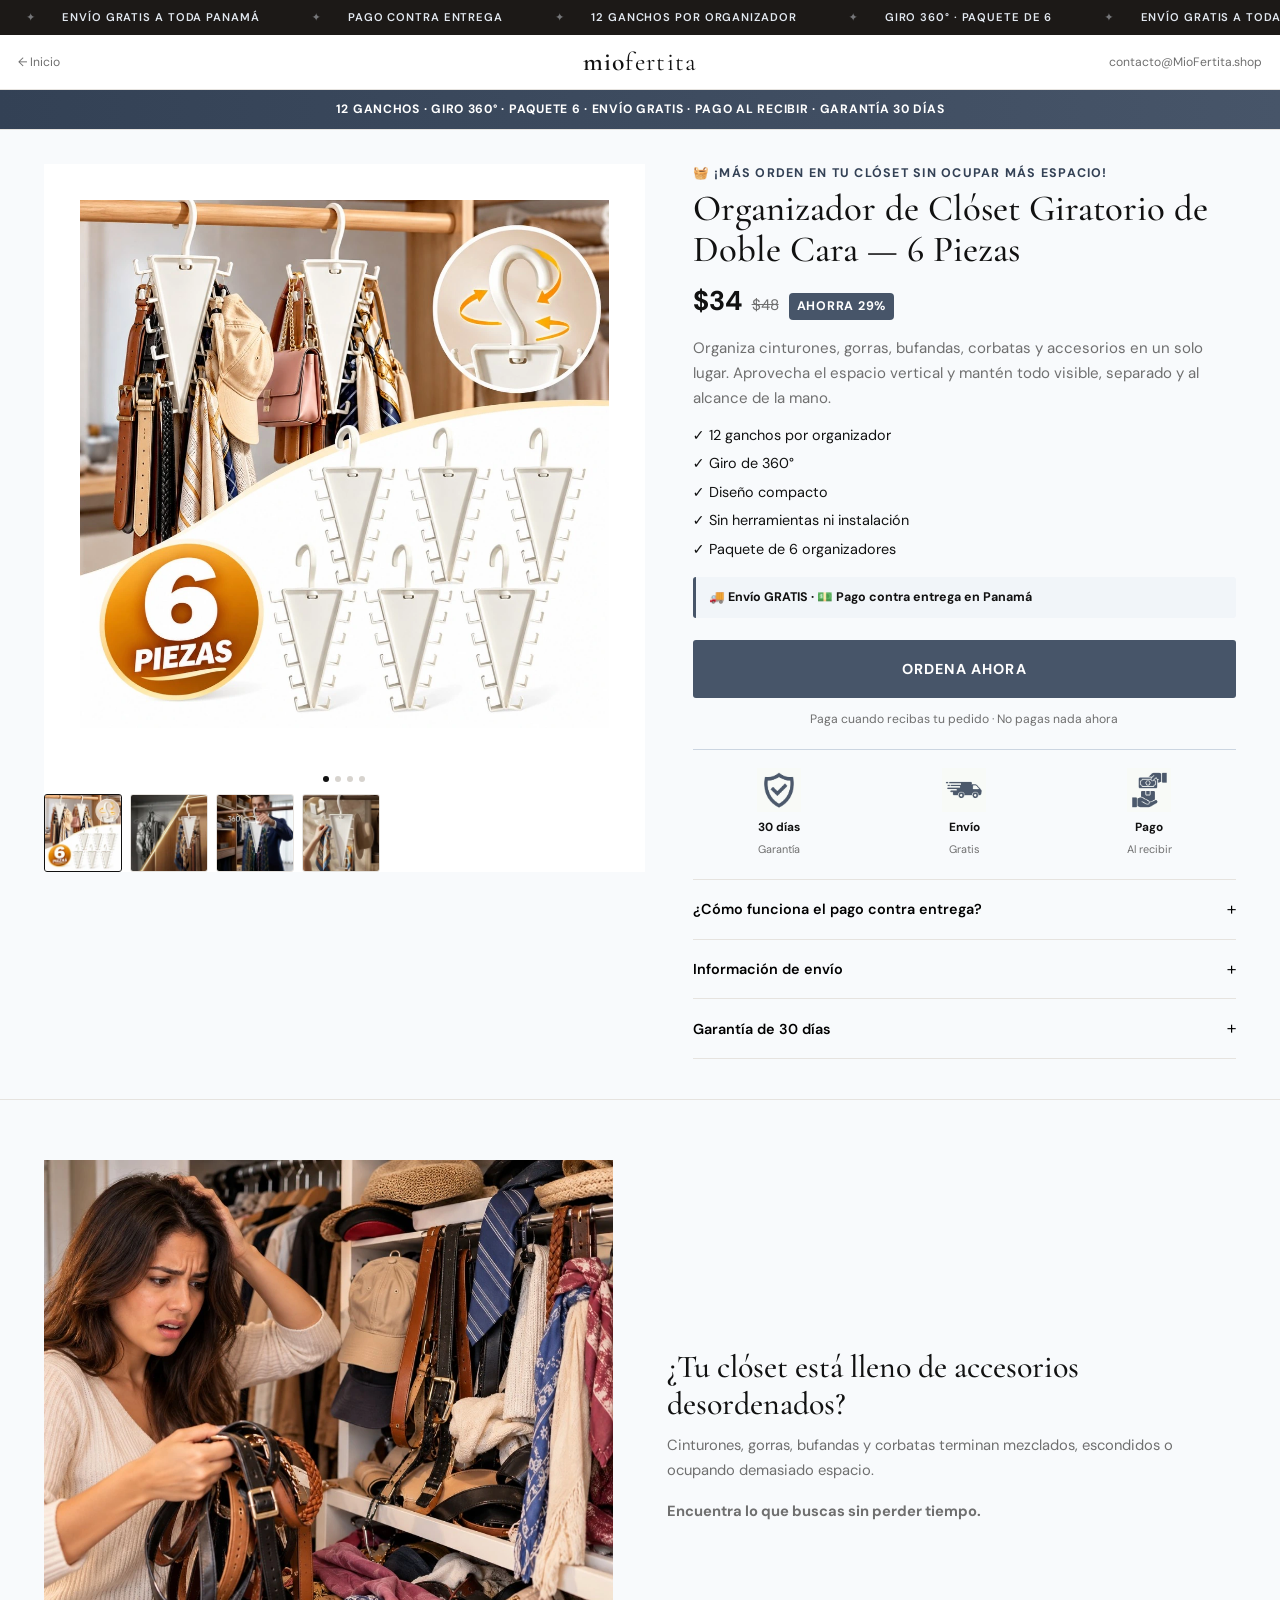
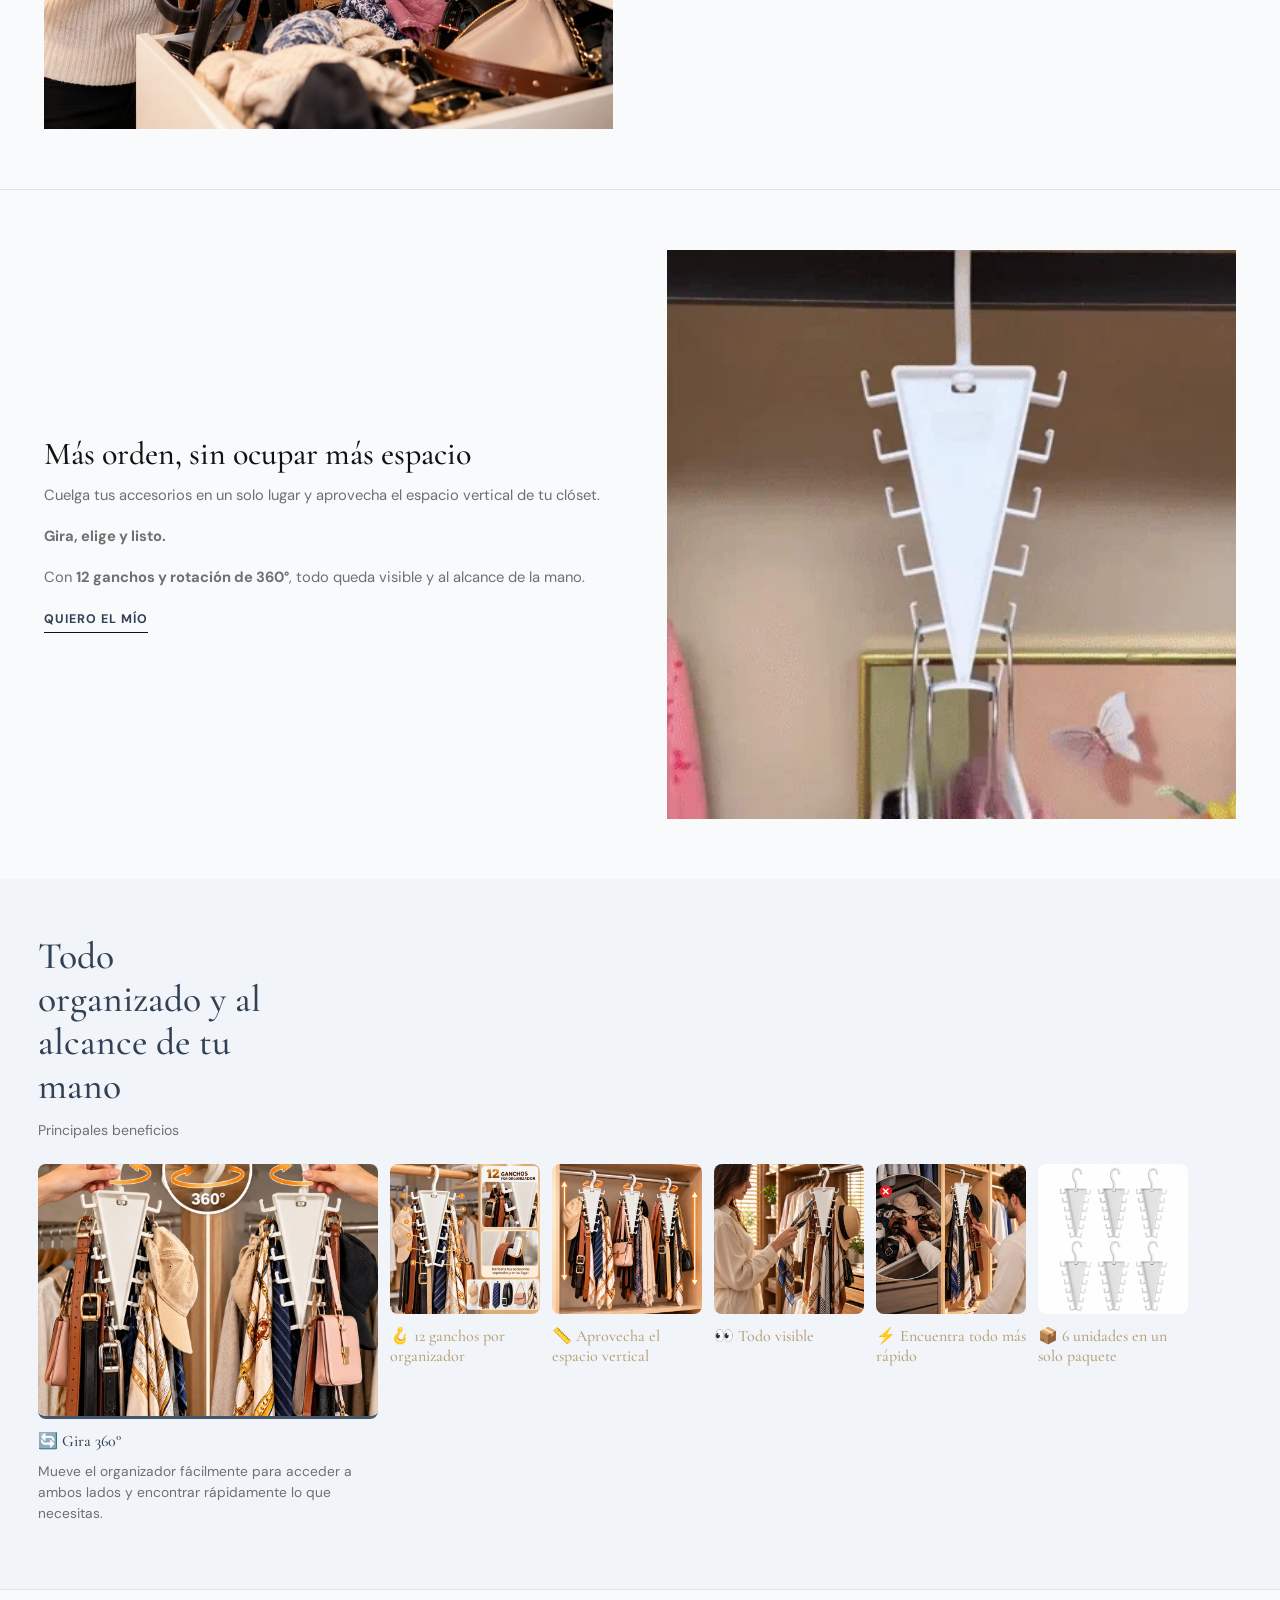
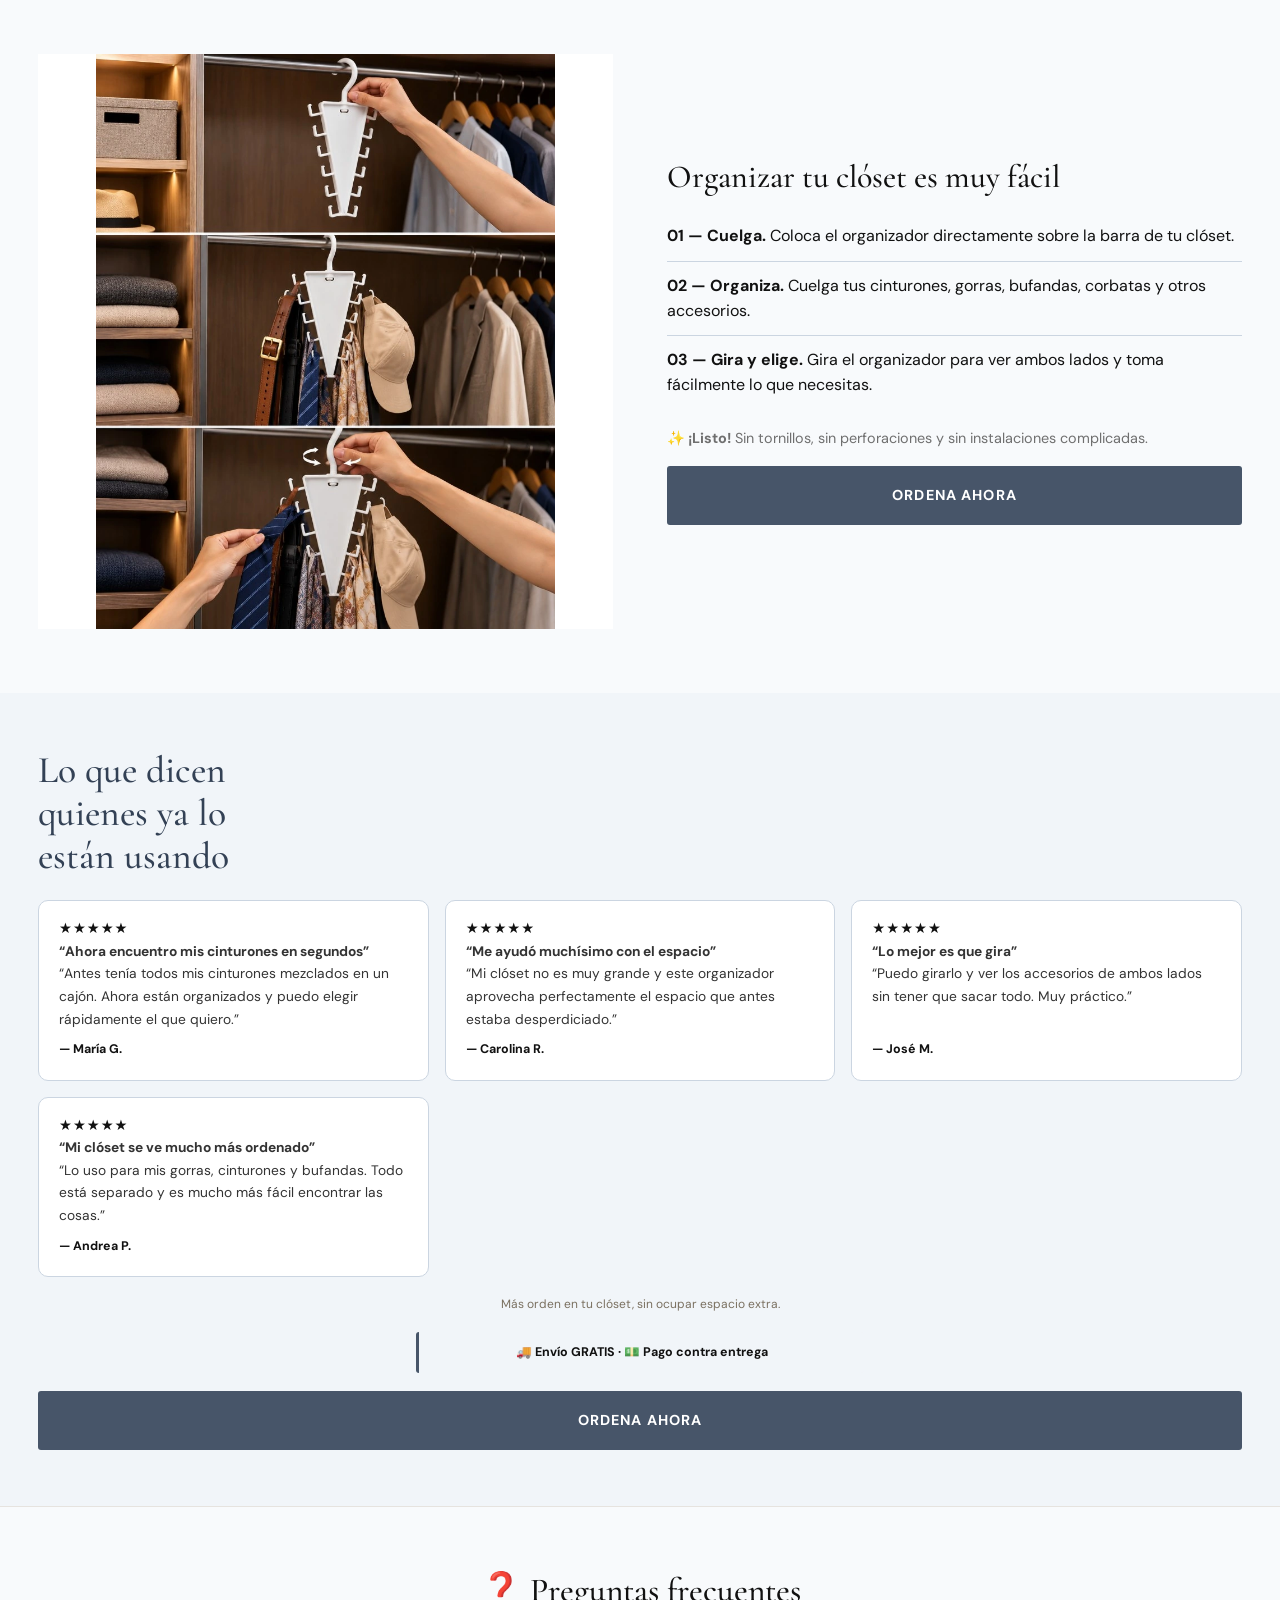
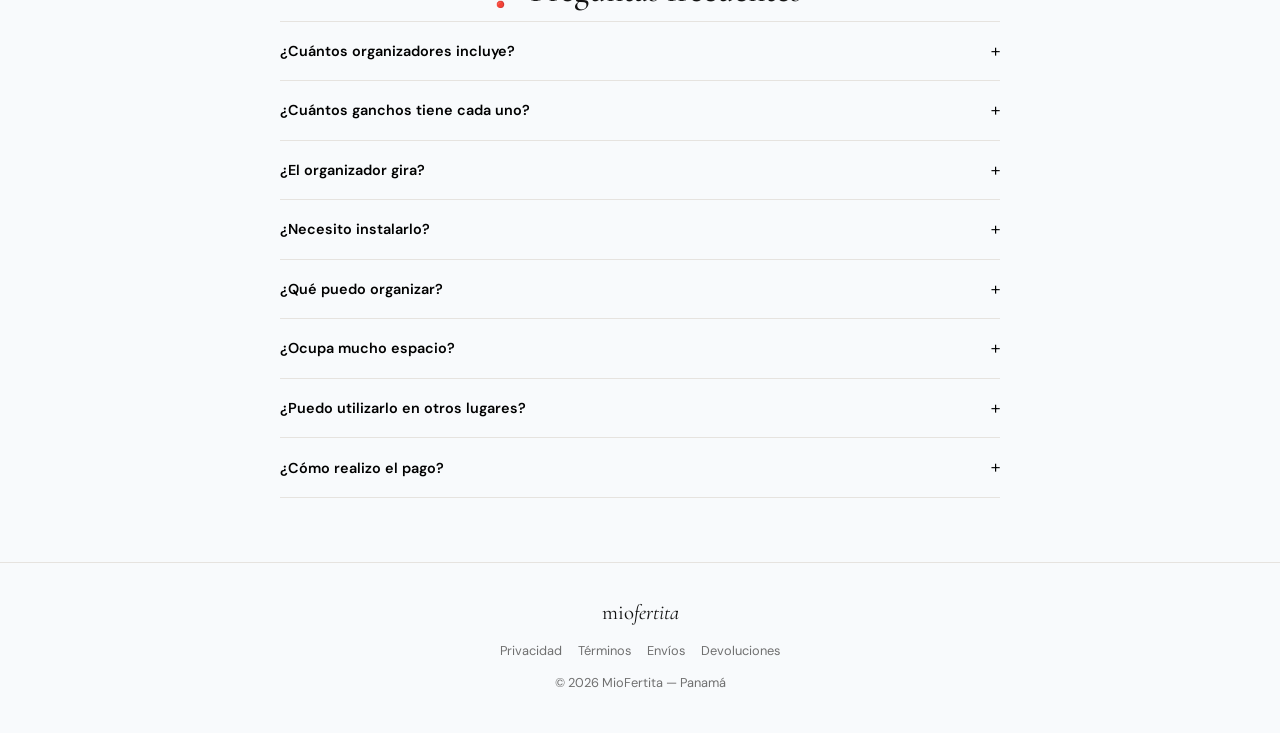
==== closet-organizer-hanger-panama.html @ 637326fb "Add Microsoft Clarity tracking for MioFertita" ====
﻿<!DOCTYPE html>
<html lang="es" dir="ltr">
<head>
  <meta charset="UTF-8">
  <meta name="viewport" content="width=device-width, initial-scale=1.0">
  <title>Organizador de Clóset Giratorio de Doble Cara — 6 Piezas | MioFertita Panamá — Pago Contra Entrega</title>
  <meta name="description" content="Organizador de clóset giratorio de doble cara: 12 ganchos, rotación 360° y paquete de 6 unidades. Ordena cinturones, gorras y accesorios sin ocupar más espacio. Envío gratis y pago contra entrega en Panamá.">
  <link rel="preload" as="image" href="/images/closet-organizer-hanger/hero-product-800.webp?v=20260926b" type="image/webp" fetchpriority="high" media="(max-width: 960px)">
  <link rel="preload" as="image" href="/images/closet-organizer-hanger/hero-product.webp?v=20260926b" type="image/webp" fetchpriority="high" media="(min-width: 961px)">
  <link rel="preload" as="style" href="/css/product.css?v=20260811a">
  <link rel="preload" as="style" href="/css/closet-organizer-hanger.css?v=20260926b">
  <link rel="preconnect" href="https://fonts.googleapis.com">
  <link rel="preconnect" href="https://fonts.gstatic.com" crossorigin>
  <link rel="preload" as="style" href="https://fonts.googleapis.com/css2?family=Cormorant+Garamond:wght@400;500;600&family=DM+Sans:wght@400;500;600;700&display=swap" onload="this.onload=null;this.rel='stylesheet'">
  <noscript><link rel="stylesheet" href="https://fonts.googleapis.com/css2?family=Cormorant+Garamond:wght@400;500;600&family=DM+Sans:wght@400;500;600;700&display=swap"></noscript>
  <link rel="stylesheet" href="/css/product.css?v=20260811a">
  <link rel="stylesheet" href="/css/closet-organizer-hanger.css?v=20260926b">
  <script src="/js/clarity.js?v=20260928" defer></script>
</head>
<body data-country="PA" data-lang="es" data-brand="miofertita" data-product="closet-hanger" data-snap-pixel="off" data-abandon-checkout="on" data-thankyou="/thank-you-miofertita-panama.html">

<div class="announce" aria-hidden="true">
  <div class="announce-track">
    <span>Envío gratis a toda Panamá</span>
    <span>Pago contra entrega</span>
    <span>12 ganchos por organizador</span>
    <span>Giro 360° · Paquete de 6</span>
    <span>Envío gratis a toda Panamá</span>
    <span>Pago contra entrega</span>
    <span>12 ganchos por organizador</span>
    <span>Giro 360° · Paquete de 6</span>
  </div>
</div>

<header class="site-header">
  <div class="header-inner">
    <a class="header-link" href="/index.html">← Inicio</a>
    <a class="brand" href="/index.html">mio<em>fertita</em></a>
    <span class="header-contact">contacto@MioFertita.shop</span>
  </div>
</header>

<div class="deal-strip">12 ganchos · Giro 360° · Paquete 6 · Envío gratis · Pago al recibir · Garantía 30 días</div>

<main class="product-main">
  <div class="product-layout">

    <section class="gallery" id="heroSection">
      <div class="gallery-stage" id="galleryTrack">
        <div class="slide">
          <picture>
            <source type="image/webp" media="(max-width: 960px)" srcset="/images/closet-organizer-hanger/hero-product-800.webp?v=20260926b">
            <source type="image/webp" srcset="/images/closet-organizer-hanger/hero-product.webp?v=20260926b">
            <img class="is-contain" src="/images/closet-organizer-hanger/hero-product.png?v=20260926b" alt="Paquete de 6 organizadores — uso en clóset con giro 360°" width="800" height="800" loading="eager" decoding="async" fetchpriority="high">
          </picture>
        </div>
        <div class="slide">
          <picture>
            <source type="image/webp" srcset="/images/closet-organizer-hanger/hero-rotate.webp?v=20260926b">
            <img class="is-contain" src="/images/closet-organizer-hanger/hero-rotate.png?v=20260926b" alt="Antes y después — clóset desordenado vs accesorios organizados" width="800" height="800" loading="lazy" decoding="async">
          </picture>
        </div>
        <div class="slide">
          <picture>
            <source type="image/webp" srcset="/images/closet-organizer-hanger/hero-hooks.webp?v=20260926b">
            <img class="is-contain" src="/images/closet-organizer-hanger/hero-hooks.png?v=20260926b" alt="Organizador giratorio 360° con corbatas colgadas en el clóset" width="800" height="800" loading="lazy" decoding="async">
          </picture>
        </div>
        <div class="slide">
          <picture>
            <source type="image/webp" srcset="/images/closet-organizer-hanger/hero-space.webp?v=20260926b">
            <img class="is-contain" src="/images/closet-organizer-hanger/hero-space.png?v=20260926b" alt="Ganchos antideslizantes — bufandas, gorras y accesorios en ambos lados" width="800" height="800" loading="lazy" decoding="async">
          </picture>
        </div>
      </div>
      <div class="gallery-dots" id="galleryDots" aria-hidden="true"></div>
      <div class="gallery-thumbs">
        <button type="button" class="thumb is-active" aria-label="Producto"><img src="/images/closet-organizer-hanger/hero-product-thumb.webp?v=20260926b" alt="" width="160" height="160" decoding="async"></button>
        <button type="button" class="thumb" aria-label="Antes y después"><img src="/images/closet-organizer-hanger/hero-rotate-thumb.webp?v=20260926b" alt="" width="160" height="160" loading="lazy" decoding="async"></button>
        <button type="button" class="thumb" aria-label="Giro 360°"><img src="/images/closet-organizer-hanger/hero-hooks-thumb.webp?v=20260926b" alt="" width="160" height="160" loading="lazy" decoding="async"></button>
        <button type="button" class="thumb" aria-label="Ganchos"><img src="/images/closet-organizer-hanger/hero-space-thumb.webp?v=20260926b" alt="" width="160" height="160" loading="lazy" decoding="async"></button>
      </div>
    </section>

    <section class="product-info">
      <p class="product-subtitle">🧺 ¡Más orden en tu clóset sin ocupar más espacio!</p>
      <h1 class="product-title">Organizador de Clóset Giratorio de Doble Cara — 6 Piezas</h1>

      <div class="price-row">
        <span class="price-now" id="priceNow">$34</span>
        <span class="price-was" id="priceWas">$48</span>
        <span class="price-save">Ahorra 29%</span>
      </div>

      <p class="hero-lead">Organiza cinturones, gorras, bufandas, corbatas y accesorios en un solo lugar. Aprovecha el espacio vertical y mantén todo visible, separado y al alcance de la mano.</p>

      <ul class="perks">
        <li>✓ 12 ganchos por organizador</li>
        <li>✓ Giro de 360°</li>
        <li>✓ Diseño compacto</li>
        <li>✓ Sin herramientas ni instalación</li>
        <li>✓ Paquete de 6 organizadores</li>
      </ul>

      <p class="notice"><strong>🚚 Envío GRATIS · 💵 Pago contra entrega en Panamá</strong></p>

      <div class="buy-actions">
        <button type="button" class="btn-order js-open-order">Ordena ahora</button>
        <p class="pay-note">Paga cuando recibas tu pedido · No pagas nada ahora</p>

        <div class="guarantee-row">
          <div class="guarantee-item">
            <picture><source type="image/webp" srcset="/images/closet-organizer-hanger/icon-guarantee.webp?v=20260926f"><img class="guarantee-icon" src="/images/closet-organizer-hanger/icon-guarantee.png?v=20260926f" alt="" width="48" height="48" decoding="async"></picture>
            <strong>30 días</strong>
            <span>Garantía</span>
          </div>
          <div class="guarantee-item">
            <picture><source type="image/webp" srcset="/images/closet-organizer-hanger/icon-shipping.webp?v=20260926f"><img class="guarantee-icon" src="/images/closet-organizer-hanger/icon-shipping.png?v=20260926f" alt="" width="48" height="48" decoding="async"></picture>
            <strong>Envío</strong>
            <span>Gratis</span>
          </div>
          <div class="guarantee-item">
            <picture><source type="image/webp" srcset="/images/closet-organizer-hanger/icon-cod.webp?v=20260926f"><img class="guarantee-icon" src="/images/closet-organizer-hanger/icon-cod.png?v=20260926f" alt="" width="48" height="48" decoding="async"></picture>
            <strong>Pago</strong>
            <span>Al recibir</span>
          </div>
        </div>
      </div>

      <div class="collapse-group">
        <div class="collapse">
          <button type="button" class="collapse-btn">¿Cómo funciona el pago contra entrega? <i>+</i></button>
          <div class="collapse-body">No pagas nada por adelantado. Recibes tu pedido en casa y pagas en efectivo al mensajero. Sin tarjeta ni transferencias.</div>
        </div>
        <div class="collapse">
          <button type="button" class="collapse-btn">Información de envío <i>+</i></button>
          <div class="collapse-body">Enviamos a todas las provincias de Panamá en 1–2 días hábiles. Te contactamos por WhatsApp antes de enviar.</div>
        </div>
        <div class="collapse">
          <button type="button" class="collapse-btn">Garantía de 30 días <i>+</i></button>
          <div class="collapse-body">Pruébalo y, si cumples las condiciones de nuestra política de devolución y no estás satisfecho, podrás solicitar tu reembolso dentro de los primeros 30 días.</div>
        </div>
      </div>
    </section>

  </div>
</main>

<section class="story-flow" aria-label="Por qué este organizador de clóset">

  <section class="feature story-step">
    <div class="feature-inner">
      <div class="feature-media feature-media--square">
        <picture><source type="image/webp" srcset="/images/closet-organizer-hanger/story-problem.webp?v=20260926c"><img src="/images/closet-organizer-hanger/story-problem.png?v=20260926c" alt="Mujer frustrada con cinturones enredados y clóset desordenado" width="800" height="800" loading="lazy" decoding="async"></picture>
      </div>
      <div class="feature-copy">
        <h2>¿Tu clóset está lleno de accesorios desordenados?</h2>
        <p>Cinturones, gorras, bufandas y corbatas terminan mezclados, escondidos o ocupando demasiado espacio.</p>
        <p><strong>Encuentra lo que buscas sin perder tiempo.</strong></p>
      </div>
    </div>
  </section>

  <section class="feature story-step is-reversed">
    <div class="feature-inner">
      <div class="feature-media feature-media--square">
        <img class="story-solution-demo" id="storySolutionDemo" src="/images/closet-organizer-hanger/story-solution-poster.webp?v=20260926c" data-animate="/images/closet-organizer-hanger/story-solution.webp?v=20260926c" alt="Demostración — organizador giratorio de doble cara en el clóset" width="800" height="800" loading="lazy" decoding="async">
      </div>
      <div class="feature-copy">
        <h2>Más orden, sin ocupar más espacio</h2>
        <p>Cuelga tus accesorios en un solo lugar y aprovecha el espacio vertical de tu clóset.</p>
        <p><strong>Gira, elige y listo.</strong></p>
        <p>Con <strong>12 ganchos y rotación de 360°</strong>, todo queda visible y al alcance de la mano.</p>
        <button type="button" class="text-link js-open-order">Quiero el mío</button>
      </div>
    </div>
  </section>

</section>

<section class="hl-section hl-warm" id="beneficios">
  <div class="shell">
    <div class="mech-head mech-head--solo">
      <h2>Todo organizado y al alcance de tu mano</h2>
      <p>Principales beneficios</p>
    </div>

    <div class="mech-track" id="reasonTrack">
      <button type="button" class="mech-card is-active">
        <picture><source type="image/webp" srcset="/images/closet-organizer-hanger/benefit-1.webp?v=20260926d"><img src="/images/closet-organizer-hanger/benefit-1.png?v=20260926d" alt="Giro 360° — accede a cinturones, gorras y bufandas en ambos lados" width="800" height="800" loading="lazy" decoding="async"></picture>
        <h3>🔄 Gira 360°</h3>
        <p>Mueve el organizador fácilmente para acceder a ambos lados y encontrar rápidamente lo que necesitas.</p>
      </button>
      <button type="button" class="mech-card">
        <picture><source type="image/webp" srcset="/images/closet-organizer-hanger/benefit-2.webp?v=20260926d"><img src="/images/closet-organizer-hanger/benefit-2.png?v=20260926d" alt="12 ganchos por organizador — cinturones, corbatas, bufandas y bolsos" width="800" height="800" loading="lazy" decoding="async"></picture>
        <h3>🪝 12 ganchos por organizador</h3>
        <p>Distribuye tus accesorios en diferentes ganchos para mantenerlos separados y fáciles de encontrar.</p>
      </button>
      <button type="button" class="mech-card">
        <picture><source type="image/webp" srcset="/images/closet-organizer-hanger/benefit-3.webp?v=20260926d"><img src="/images/closet-organizer-hanger/benefit-3.png?v=20260926d" alt="Tres organizadores en barra — aprovecha el espacio vertical" width="800" height="800" loading="lazy" decoding="async"></picture>
        <h3>📏 Aprovecha el espacio vertical</h3>
        <p>Utiliza el espacio hacia arriba de tu clóset sin ocupar demasiado espacio lateral.</p>
      </button>
      <button type="button" class="mech-card">
        <picture><source type="image/webp" srcset="/images/closet-organizer-hanger/benefit-4.webp?v=20260926d"><img src="/images/closet-organizer-hanger/benefit-4.png?v=20260926d" alt="Accesorios visibles — bufandas, cinturones y gorras al alcance" width="800" height="800" loading="lazy" decoding="async"></picture>
        <h3>👀 Todo visible</h3>
        <p>Deja atrás los cajones llenos y los accesorios escondidos. Ten tus artículos a la vista cuando los necesites.</p>
      </button>
      <button type="button" class="mech-card">
        <picture><source type="image/webp" srcset="/images/closet-organizer-hanger/benefit-5.webp?v=20260926d"><img src="/images/closet-organizer-hanger/benefit-5.png?v=20260926d" alt="Antes cajón desordenado — después todo colgado y fácil de elegir" width="800" height="800" loading="lazy" decoding="async"></picture>
        <h3>⚡ Encuentra todo más rápido</h3>
        <p>Elige tu cinturón, gorra, bufanda o corbata sin tener que revolver todo el clóset.</p>
      </button>
      <button type="button" class="mech-card">
        <picture><source type="image/webp" srcset="/images/closet-organizer-hanger/benefit-7.webp?v=20260926d"><img src="/images/closet-organizer-hanger/benefit-7.png?v=20260926d" alt="Paquete de 6 organizadores blancos de doble cara" width="800" height="800" loading="lazy" decoding="async"></picture>
        <h3>📦 6 unidades en un solo paquete</h3>
        <p>Organiza diferentes tipos de accesorios o utiliza varios organizadores para aprovechar mucho mejor tu clóset.</p>
      </button>
    </div>
  </div>
</section>

<section class="section how-to-section">
  <div class="shell">
    <div class="feature-inner how-to-inner">
      <div class="feature-media feature-media--square">
        <picture><source type="image/webp" srcset="/images/closet-organizer-hanger/how-to-demo.webp?v=20260926e"><img src="/images/closet-organizer-hanger/how-to-demo.png?v=20260926e" alt="Tres pasos — cuelga en la barra, organiza accesorios y gira para elegir" width="800" height="800" loading="lazy" decoding="async"></picture>
      </div>
      <div class="feature-copy">
        <h2>Organizar tu clóset es muy fácil</h2>
        <div class="steps-panel">
          <ol>
            <li><strong>01 — Cuelga.</strong> Coloca el organizador directamente sobre la barra de tu clóset.</li>
            <li><strong>02 — Organiza.</strong> Cuelga tus cinturones, gorras, bufandas, corbatas y otros accesorios.</li>
            <li><strong>03 — Gira y elige.</strong> Gira el organizador para ver ambos lados y toma fácilmente lo que necesitas.</li>
          </ol>
          <p class="how-to-note"><strong>✨ ¡Listo!</strong> Sin tornillos, sin perforaciones y sin instalaciones complicadas.</p>
        </div>
        <button type="button" class="btn-order js-open-order">Ordena ahora</button>
      </div>
    </div>
  </div>
</section>

<section class="hl-section hl-warm" id="resenas">
  <div class="shell">
    <div class="mech-head mech-head--solo">
      <h2>Lo que dicen quienes ya lo están usando</h2>
    </div>

    <div class="review-grid gluta-review-grid">
      <article class="review-card">
        <div class="stars">★★★★★</div>
        <p><strong>“Ahora encuentro mis cinturones en segundos”</strong><br>“Antes tenía todos mis cinturones mezclados en un cajón. Ahora están organizados y puedo elegir rápidamente el que quiero.”</p>
        <cite>— María G.</cite>
      </article>
      <article class="review-card">
        <div class="stars">★★★★★</div>
        <p><strong>“Me ayudó muchísimo con el espacio”</strong><br>“Mi clóset no es muy grande y este organizador aprovecha perfectamente el espacio que antes estaba desperdiciado.”</p>
        <cite>— Carolina R.</cite>
      </article>
      <article class="review-card">
        <div class="stars">★★★★★</div>
        <p><strong>“Lo mejor es que gira”</strong><br>“Puedo girarlo y ver los accesorios de ambos lados sin tener que sacar todo. Muy práctico.”</p>
        <cite>— José M.</cite>
      </article>
      <article class="review-card">
        <div class="stars">★★★★★</div>
        <p><strong>“Mi clóset se ve mucho más ordenado”</strong><br>“Lo uso para mis gorras, cinturones y bufandas. Todo está separado y es mucho más fácil encontrar las cosas.”</p>
        <cite>— Andrea P.</cite>
      </article>
    </div>

    <p class="gluta-review-note">Más orden en tu clóset, sin ocupar espacio extra.</p>
    <p class="notice notice--center"><strong>🚚 Envío GRATIS · 💵 Pago contra entrega</strong></p>
    <div class="section-cta">
      <button type="button" class="btn-order js-open-order">Ordena ahora</button>
    </div>
  </div>
</section>

<section class="section" id="faq">
  <div class="shell">
    <h2 class="section-title">❓ Preguntas frecuentes</h2>
    <div class="faq collapse-group">
      <div class="collapse">
        <button type="button" class="collapse-btn">¿Cuántos organizadores incluye? <i>+</i></button>
        <div class="collapse-body">El paquete incluye <strong>6 organizadores</strong>.</div>
      </div>
      <div class="collapse">
        <button type="button" class="collapse-btn">¿Cuántos ganchos tiene cada uno? <i>+</i></button>
        <div class="collapse-body">Cada organizador cuenta con <strong>12 ganchos</strong>, distribuidos en ambos lados.</div>
      </div>
      <div class="collapse">
        <button type="button" class="collapse-btn">¿El organizador gira? <i>+</i></button>
        <div class="collapse-body">Sí. El gancho superior permite una <strong>rotación de 360°</strong> para facilitar el acceso a ambos lados.</div>
      </div>
      <div class="collapse">
        <button type="button" class="collapse-btn">¿Necesito instalarlo? <i>+</i></button>
        <div class="collapse-body">No. Solo debes colocarlo sobre la barra de tu clóset y comenzar a usarlo.</div>
      </div>
      <div class="collapse">
        <button type="button" class="collapse-btn">¿Qué puedo organizar? <i>+</i></button>
        <div class="collapse-body">Puedes utilizarlo para <strong>cinturones, gorras, bufandas, corbatas, bolsos pequeños, accesorios para el cabello y otros artículos livianos</strong>.</div>
      </div>
      <div class="collapse">
        <button type="button" class="collapse-btn">¿Ocupa mucho espacio? <i>+</i></button>
        <div class="collapse-body">No. Su diseño vertical está pensado para aprovechar mejor el espacio disponible en tu clóset.</div>
      </div>
      <div class="collapse">
        <button type="button" class="collapse-btn">¿Puedo utilizarlo en otros lugares? <i>+</i></button>
        <div class="collapse-body">Sí. También puedes utilizarlo en dormitorios, entradas, lavanderías o cualquier espacio con una barra donde puedas colgarlo.</div>
      </div>
      <div class="collapse">
        <button type="button" class="collapse-btn">¿Cómo realizo el pago? <i>+</i></button>
        <div class="collapse-body">Puedes realizar tu pedido y <strong>pagar cuando recibas tu producto</strong>. El envío es <strong>GRATIS</strong>.</div>
      </div>
    </div>
  </div>
</section>

<footer class="site-footer">
  <div class="footer-brand">mio<em>fertita</em></div>
  <ul class="footer-links">
    <li><a href="/privacidad.html">Privacidad</a></li>
    <li><a href="/terminos.html">Términos</a></li>
    <li><a href="/envios.html">Envíos</a></li>
    <li><a href="/devoluciones.html">Devoluciones</a></li>
  </ul>
  <p>© 2026 MioFertita — Panamá</p>
</footer>

<div class="sticky-bar" id="bottomSticky" aria-hidden="true">
  <div>
    <strong id="stickyPrice">$34</strong>
    <span id="stickyLabel">Paquete 6 uds</span>
  </div>
  <button type="button" class="js-open-order">Comprar</button>
</div>

<div class="order-modal" id="orderModal" role="dialog" aria-modal="true" aria-labelledby="orderModalTitle">
  <div class="order-backdrop" data-close-order></div>
  <div class="order-panel">
    <div class="order-head">
      <h2 id="orderModalTitle">Completa tu pedido</h2>
      <button type="button" class="order-close" data-close-order aria-label="Cerrar">&times;</button>
    </div>
    <div class="order-body">
      <div class="order-product">
        <img src="/images/closet-organizer-hanger/hero-product-thumb.webp?v=20260926b" alt="" width="72" height="72" style="width:72px;height:72px;object-fit:contain;border-radius:8px;background:#fff" loading="lazy" decoding="async">
        <div>
          <strong>Organizador de Clóset Giratorio</strong>
          <span>Paquete 6 uds · Envío gratis</span>
        </div>
      </div>
      <form id="orderForm" action="/thank-you-MioFertita-panama.html" method="GET">
        <input type="hidden" name="currency" value="USD">
        <input type="hidden" name="source" value="closet-organizer-hanger-panama">
        <input type="hidden" name="country" id="country" value="Panamá">
        <input type="hidden" name="name" id="name">
        <span class="block-label">1. Elige tu oferta</span>
        <div class="bundles">
          <label class="bundle bundle-option is-selected">
            <input type="radio" name="bundleOption" value="mf-closethanger-pa-1" data-product-id="mf-closethanger-pa-1" data-product-name="Organizador de Clóset Giratorio - Paquete 6 uds" data-price="34" data-old-price="48" data-save="29" data-label="Paquete 6 uds" checked>
            <div class="bundle-card">
              <div class="bundle-head">
                <span class="bundle-pick"><span class="radio"></span>Paquete 6 uds</span>
                <span class="bundle-cost"><strong>$34</strong><del>$48</del></span>
              </div>
              <div class="bundle-units">
                <span class="unit-chip"><span class="dot closet"></span>6 organizadores · 12 ganchos c/u</span>
              </div>
            </div>
          </label>
          <label class="bundle bundle-option">
            <input type="radio" name="bundleOption" value="mf-closethanger-pa-2" data-product-id="mf-closethanger-pa-2" data-product-name="Organizador de Clóset Giratorio - 2 paquetes (12 uds)" data-price="58" data-old-price="96" data-save="40" data-label="2 paquetes">
            <div class="bundle-card">
              <span class="bundle-flag">Más popular</span>
              <div class="bundle-head">
                <span class="bundle-pick"><span class="radio"></span>2 paquetes (12 uds)</span>
                <span class="bundle-cost"><strong>$58</strong><del>$96</del></span>
              </div>
              <div class="bundle-units">
                <span class="unit-chip"><span class="dot closet"></span>Ideal para clóset completo o regalo</span>
              </div>
            </div>
          </label>
          <label class="bundle bundle-option">
            <input type="radio" name="bundleOption" value="mf-closethanger-pa-3" data-product-id="mf-closethanger-pa-3" data-product-name="Organizador de Clóset Giratorio - 3 paquetes (18 uds)" data-price="72" data-old-price="144" data-save="50" data-label="3 paquetes">
            <div class="bundle-card">
              <span class="bundle-flag">Mejor valor</span>
              <div class="bundle-head">
                <span class="bundle-pick"><span class="radio"></span>3 paquetes (18 uds)</span>
                <span class="bundle-cost"><strong>$72</strong><del>$144</del></span>
              </div>
              <div class="bundle-units">
                <span class="unit-chip"><span class="dot closet"></span>Máximo ahorro · toda la familia</span>
              </div>
            </div>
          </label>
        </div>
        <div class="form-head"><span class="block-label">2. Tus datos de entrega</span></div>
        <div class="fields-2">
          <div class="field"><input type="text" name="firstName" id="firstName" placeholder="Nombre" required autocomplete="given-name"></div>
          <div class="field"><input type="text" name="lastName" id="lastName" placeholder="Apellidos" required autocomplete="family-name"></div>
        </div>
        <div class="field"><input type="tel" name="phone" id="phone" placeholder="WhatsApp (ej. 6123 4567)" required autocomplete="tel"></div>
        <div class="field">
          <select name="department" id="department" required>
            <option value="" disabled selected>Selecciona tu provincia</option>
          </select>
        </div>
        <div class="field">
          <select name="city" id="city" required disabled>
            <option value="" disabled selected>Selecciona tu distrito</option>
          </select>
        </div>
        <input type="hidden" name="address" id="address">
        <div class="field">
          <label class="field-label" for="addressLine">📍 Dirección completa y detallada <span class="req">*</span></label>
          <input type="text" name="addressLine" id="addressLine" placeholder="Calle o avenida, número de casa, apartamento…" required autocomplete="street-address">
        </div>
        <div class="field">
          <label class="field-label" for="zone">👉 Barrio o corregimiento</label>
          <input type="text" name="zone" id="zone" placeholder="Barrio, corregimiento o punto de referencia">
        </div>
        <div class="form-head"><span class="block-label">🚚 3. Elige tu método de envío</span></div>
        <input type="hidden" name="shipping" id="shippingCost" value="0">
        <input type="hidden" name="total" id="orderTotal" value="34">
        <div class="ship-options">
          <label class="ship is-selected">
            <input type="radio" name="shippingMethod" value="Envío gratis" data-cost="0" checked>
            <span class="radio"></span>
            <span class="ship-copy"><strong>Envío gratis</strong></span>
            <span class="ship-cost">Gratis</span>
          </label>
          <label class="ship">
            <input type="radio" name="shippingMethod" value="Envío extra rápido" data-cost="5">
            <span class="radio"></span>
            <span class="ship-copy"><strong>⚡ Envío extra rápido</strong><em>Tu paquete se empaca y despacha en menos de 24 horas</em></span>
            <span class="ship-cost">$5</span>
          </label>
        </div>
        <div class="order-summary">
          <div class="sum-row"><span>Subtotal</span><strong id="sumSubtotal">$34</strong></div>
          <div class="sum-row"><span>Envío</span><strong id="sumShipping">Gratis</strong></div>
          <div class="sum-row is-total"><span>Total a pagar al recibir</span><strong id="sumTotal">$34</strong></div>
        </div>
        <p class="cod-note">💵 <span><b>Pago contra entrega.</b> No pagas nada ahora — pagas en efectivo cuando recibas tu pedido en casa.</span></p>
        <button type="submit" class="btn-buy">Confirmar pedido — Pago contra entrega</button>
        <p class="pay-note">Envío gratis a toda Panamá · Garantía de 30 días</p>
      </form>
    </div>
  </div>
</div>

<script src="/js/config.js?v=20260916b" defer></script>
<script src="/js/pa-locations.js?v=1" defer></script>
<script src="/js/main.js?v=20260924a" defer></script>
<script src="/js/abandoned-checkout.js?v=20260922e" defer></script>
<script>
document.addEventListener('DOMContentLoaded', function () {
  var track = document.getElementById('galleryTrack');
  var dots = document.getElementById('galleryDots');
  var thumbs = Array.prototype.slice.call(document.querySelectorAll('.thumb'));

  if (track && dots) {
    var slides = Array.prototype.slice.call(track.querySelectorAll('.slide'));
    var current = -1;
    slides.forEach(function () { dots.appendChild(document.createElement('span')); });

    function setActive(index) {
      if (index === current || index < 0 || index >= slides.length) return;
      current = index;
      thumbs.forEach(function (t, i) { t.classList.toggle('is-active', i === index); });
      Array.prototype.forEach.call(dots.children, function (d, i) { d.classList.toggle('is-active', i === index); });
    }

    thumbs.forEach(function (thumb, i) {
      thumb.addEventListener('click', function () {
        track.scrollTo({ left: track.clientWidth * i, behavior: 'smooth' });
        setActive(i);
      });
    });

    var scrollTimer;
    track.addEventListener('scroll', function () {
      clearTimeout(scrollTimer);
      scrollTimer = setTimeout(function () {
        setActive(Math.round(track.scrollLeft / track.clientWidth));
      }, 60);
    }, { passive: true });

    setActive(0);
  }

  var priceNow = document.getElementById('priceNow');
  var priceWas = document.getElementById('priceWas');
  var stickyPrice = document.getElementById('stickyPrice');
  var stickyLabel = document.getElementById('stickyLabel');
  var sumSubtotal = document.getElementById('sumSubtotal');
  var sumShipping = document.getElementById('sumShipping');
  var sumTotal = document.getElementById('sumTotal');
  var shippingCost = document.getElementById('shippingCost');
  var orderTotal = document.getElementById('orderTotal');

  function syncOrder() {
    var bundle = document.querySelector('input[name="bundleOption"]:checked');
    var shipping = document.querySelector('input[name="shippingMethod"]:checked');
    if (!bundle || !shipping) return;
    document.querySelectorAll('.bundle').forEach(function (b) { b.classList.remove('is-selected'); });
    bundle.closest('.bundle').classList.add('is-selected');
    document.querySelectorAll('.ship').forEach(function (s) { s.classList.remove('is-selected'); });
    shipping.closest('.ship').classList.add('is-selected');
    var subtotal = Number(bundle.dataset.price);
    var ship = Number(shipping.dataset.cost);
    var total = subtotal + ship;
    priceNow.textContent = '$' + subtotal;
    priceWas.textContent = '$' + bundle.dataset.oldPrice;
    stickyPrice.textContent = '$' + subtotal;
    stickyLabel.textContent = bundle.dataset.label;
    sumSubtotal.textContent = '$' + subtotal;
    sumShipping.textContent = ship ? '$' + ship : 'Gratis';
    sumTotal.textContent = '$' + total;
    shippingCost.value = String(ship);
    orderTotal.value = String(total);
  }

  var department = document.getElementById('department');
  var city = document.getElementById('city');
  var distritos = window.PA_DISTRITOS || {};
  Object.keys(distritos).forEach(function (name) { department.appendChild(new Option(name, name)); });
  department.addEventListener('change', function () {
    city.innerHTML = '';
    city.appendChild(new Option('Selecciona tu distrito', '', true, true));
    city.firstChild.disabled = true;
    (distritos[department.value] || []).forEach(function (name) { city.appendChild(new Option(name, name)); });
    city.disabled = false;
  });

  var modal = document.getElementById('orderModal');
  var firstName = document.getElementById('firstName');
  var lastName = document.getElementById('lastName');
  var fullName = document.getElementById('name');
  var lastFocused = null;
  var addressLine = document.getElementById('addressLine');
  var zone = document.getElementById('zone');
  var address = document.getElementById('address');

  function mergeFields() {
    fullName.value = (firstName.value.trim() + ' ' + lastName.value.trim()).trim();
    address.value = [addressLine.value.trim(), zone.value.trim()].filter(Boolean).join(', ');
  }

  function openOrder() {
    lastFocused = document.activeElement;
    modal.classList.add('is-open');
    document.body.classList.add('no-scroll');
    setTimeout(function () { firstName.focus({ preventScroll: true }); }, 260);
  }

  function closeOrder() {
    modal.classList.remove('is-open');
    document.body.classList.remove('no-scroll');
    if (lastFocused) lastFocused.focus({ preventScroll: true });
  }

  document.querySelectorAll('.js-open-order').forEach(function (btn) { btn.addEventListener('click', openOrder); });
  modal.querySelectorAll('[data-close-order]').forEach(function (btn) { btn.addEventListener('click', closeOrder); });
  document.addEventListener('keydown', function (e) { if (e.key === 'Escape' && modal.classList.contains('is-open')) closeOrder(); });

  [firstName, lastName, addressLine, zone].forEach(function (input) { input.addEventListener('input', mergeFields); });
  document.getElementById('orderForm').addEventListener('submit', mergeFields, true);
  document.querySelectorAll('input[name="bundleOption"], input[name="shippingMethod"]').forEach(function (input) { input.addEventListener('change', syncOrder); });
  syncOrder();

  document.querySelectorAll('#beneficios .mech-card').forEach(function (card) {
    card.addEventListener('click', function () {
      var trackEl = card.closest('.mech-track');
      if (!trackEl) return;
      trackEl.querySelectorAll('.mech-card').forEach(function (c) { c.classList.toggle('is-active', c === card); });
      if (card.tagName === 'BUTTON') card.scrollIntoView({ behavior: 'smooth', block: 'nearest', inline: 'start' });
    });
  });

  document.querySelectorAll('.collapse-btn').forEach(function (btn) {
    btn.addEventListener('click', function () {
      var item = btn.closest('.collapse');
      var wasOpen = item.classList.contains('is-open');
      var group = item.closest('.collapse-group');
      if (group) group.querySelectorAll('.collapse').forEach(function (i) { i.classList.remove('is-open'); });
      if (!wasOpen) item.classList.add('is-open');
    });
  });

  function lazyLoadGif(img) {
    if (!img || !img.dataset.animate) return;
    var load = function () {
      if (img.dataset.loaded) return;
      img.dataset.loaded = '1';
      img.src = img.dataset.animate;
    };
    if ('IntersectionObserver' in window) {
      var observer = new IntersectionObserver(function (entries) {
        entries.forEach(function (entry) {
          if (entry.isIntersecting) {
            load();
            observer.disconnect();
          }
        });
      }, { rootMargin: '240px' });
      observer.observe(img);
    } else {
      load();
    }
  }

  lazyLoadGif(document.getElementById('storySolutionDemo'));
});
</script>
</body>
</html>
---- css/product.css ----
/* CompraConfio — product page (mobile + desktop) */

:root {
  --ink: #111111;
  --muted: #6f6f6f;
  --line: #e6e3df;
  --soft: #f7f5f2;
  --sale: #b4342a;
  --ok: #0d7a4f;
  --sans: "DM Sans", system-ui, -apple-system, "Segoe UI", sans-serif;
  --serif: "Cormorant Garamond", Georgia, serif;
  --shell: 1240px;
}

*, *::before, *::after { box-sizing: border-box; margin: 0; padding: 0; }

html { scroll-behavior: smooth; }

body {
  font-family: var(--sans);
  color: var(--ink);
  background: #fff;
  line-height: 1.55;
  -webkit-font-smoothing: antialiased;
  padding-bottom: 76px;
}

img, video { display: block; max-width: 100%; }
a { color: inherit; text-decoration: none; }
button { font: inherit; cursor: pointer; }

.shell {
  width: 100%;
  max-width: var(--shell);
  margin: 0 auto;
  padding: 0 18px;
}

/* Announcement marquee */
.announce {
  background: var(--ink);
  color: #fff;
  overflow: hidden;
  white-space: nowrap;
  padding: 9px 0;
  font-size: 0.7rem;
  font-weight: 600;
  letter-spacing: 0.08em;
  text-transform: uppercase;
}

.announce-track {
  display: inline-flex;
  animation: slide 30s linear infinite;
}

.announce-track span { padding: 0 26px; }
.announce-track span::before { content: "✦"; margin-right: 26px; opacity: 0.45; }

@keyframes slide {
  from { transform: translateX(0); }
  to { transform: translateX(-50%); }
}

/* Header */
.site-header {
  border-bottom: 1px solid var(--line);
  background: #fff;
  position: sticky;
  top: 0;
  z-index: 40;
}

.header-inner {
  display: flex;
  align-items: center;
  justify-content: center;
  gap: 16px;
  padding: 14px 18px;
  position: relative;
}

.brand {
  font-family: var(--serif);
  font-size: 1.6rem;
  font-weight: 600;
  letter-spacing: 0.05em;
  text-transform: lowercase;
  line-height: 1;
}

.brand em { font-style: normal; font-weight: 400; }

.header-contact {
  display: none;
  font-size: 0.76rem;
  color: var(--muted);
  position: absolute;
  right: 18px;
}

.header-link {
  display: none;
  font-size: 0.76rem;
  color: var(--muted);
  position: absolute;
  left: 18px;
}

/* Deal strip */
.deal-strip {
  background: var(--soft);
  text-align: center;
  padding: 10px 18px;
  font-size: 0.76rem;
  font-weight: 700;
  letter-spacing: 0.06em;
  text-transform: uppercase;
  border-bottom: 1px solid var(--line);
}

/* Product layout */
.product-main { padding-bottom: 8px; }

.product-layout {
  display: grid;
  grid-template-columns: minmax(0, 1fr);
  gap: 0;
}

/* Gallery */
.gallery { background: #fff; min-width: 0; }

.gallery-stage {
  position: relative;
  background: #f2efeb;
  aspect-ratio: 1;
  display: flex;
  overflow-x: auto;
  overflow-y: hidden;
  scroll-snap-type: x mandatory;
  scroll-behavior: smooth;
  scrollbar-width: none;
  -webkit-overflow-scrolling: touch;
}

.gallery-stage::-webkit-scrollbar { display: none; }

.slide {
  flex: 0 0 100%;
  width: 100%;
  height: 100%;
  scroll-snap-align: center;
  scroll-snap-stop: always;
}

.slide img,
.slide video {
  width: 100%;
  height: 100%;
  object-fit: cover;
}

.slide img.is-contain { object-fit: contain; background: #fff; padding: 6%; }

.gallery-dots {
  display: flex;
  justify-content: center;
  gap: 6px;
  padding: 12px 0 0;
}

.gallery-dots span {
  width: 6px;
  height: 6px;
  border-radius: 50%;
  background: #d7d3ce;
  transition: background 0.15s;
}

.gallery-dots span.is-active { background: var(--ink); }

.gallery-thumbs {
  display: flex;
  gap: 8px;
  padding: 12px 18px 0;
  overflow-x: auto;
  scrollbar-width: none;
}

.gallery-thumbs::-webkit-scrollbar { display: none; }

.thumb {
  flex: 0 0 66px;
  width: 66px;
  height: 66px;
  border: 1px solid var(--line);
  border-radius: 3px;
  overflow: hidden;
  background: #fff;
  padding: 0;
  position: relative;
}

.thumb.is-active { border-color: var(--ink); box-shadow: inset 0 0 0 1px var(--ink); }

.thumb img { width: 100%; height: 100%; object-fit: cover; }

.thumb-video::after {
  content: "▶";
  position: absolute;
  inset: 0;
  display: flex;
  align-items: center;
  justify-content: center;
  color: #fff;
  font-size: 0.85rem;
  background: rgba(0, 0, 0, 0.35);
}

/* Buy column */
.product-info { padding: 22px 18px 32px; min-width: 0; }

.product-title {
  font-family: var(--serif);
  font-size: 1.9rem;
  font-weight: 500;
  line-height: 1.1;
  margin-bottom: 10px;
}

.rating-row {
  display: flex;
  align-items: center;
  gap: 8px;
  margin-bottom: 14px;
  font-size: 0.82rem;
}

.stars { letter-spacing: 1px; font-size: 0.9rem; }
.rating-row a { color: var(--muted); text-decoration: underline; }

.price-row {
  display: flex;
  align-items: baseline;
  gap: 10px;
  flex-wrap: wrap;
  margin-bottom: 14px;
}

.price-now { font-size: 1.5rem; font-weight: 700; }
.price-was { font-size: 0.95rem; color: var(--muted); text-decoration: line-through; }

.price-save {
  font-size: 0.68rem;
  font-weight: 700;
  letter-spacing: 0.06em;
  text-transform: uppercase;
  color: #fff;
  background: var(--sale);
  padding: 4px 8px;
  border-radius: 2px;
}

.perks { list-style: none; display: grid; gap: 7px; margin-bottom: 16px; }
.perks li { font-size: 0.9rem; }

.notice {
  font-size: 0.78rem;
  color: var(--muted);
  line-height: 1.55;
  background: var(--soft);
  border-radius: 3px;
  padding: 11px 13px;
  margin-bottom: 22px;
}

.notice strong { color: var(--ink); }

.block-label {
  display: block;
  font-size: 0.74rem;
  font-weight: 700;
  letter-spacing: 0.09em;
  text-transform: uppercase;
  margin-bottom: 12px;
}

/* Bundles */
.bundles { display: grid; gap: 12px; margin-bottom: 22px; }

.bundle { display: block; cursor: pointer; position: relative; }
.bundle input { position: absolute; opacity: 0; pointer-events: none; }

.bundle-card {
  border: 1.5px solid var(--line);
  border-radius: 4px;
  padding: 15px 14px;
  transition: border-color 0.15s, box-shadow 0.15s;
}

.bundle.is-selected .bundle-card {
  border-color: var(--ink);
  box-shadow: inset 0 0 0 1px var(--ink);
}

.bundle-flag {
  position: absolute;
  top: -9px;
  right: 12px;
  background: var(--ink);
  color: #fff;
  font-size: 0.6rem;
  font-weight: 700;
  letter-spacing: 0.07em;
  text-transform: uppercase;
  padding: 4px 9px;
  border-radius: 2px;
}

.bundle-head {
  display: flex;
  align-items: flex-start;
  justify-content: space-between;
  gap: 12px;
}

.bundle-pick {
  display: flex;
  align-items: center;
  gap: 10px;
  font-weight: 700;
  font-size: 0.93rem;
}

.radio {
  width: 18px;
  height: 18px;
  border: 1.5px solid #c9c5bf;
  border-radius: 50%;
  flex-shrink: 0;
}

.bundle.is-selected .radio {
  border-color: var(--ink);
  background: var(--ink);
  box-shadow: inset 0 0 0 4px #fff;
}

.bundle-cost { text-align: right; white-space: nowrap; }
.bundle-cost strong { display: block; font-size: 1rem; }
.bundle-cost del { font-size: 0.76rem; color: var(--muted); }

.bundle-units {
  display: flex;
  flex-wrap: wrap;
  gap: 7px;
  margin-top: 11px;
  padding-left: 28px;
}

.unit-chip {
  display: inline-flex;
  align-items: center;
  gap: 6px;
  font-size: 0.7rem;
  color: var(--muted);
  border: 1px solid var(--line);
  border-radius: 2px;
  padding: 4px 8px;
}

.dot { width: 11px; height: 11px; border-radius: 50%; border: 1px solid rgba(0,0,0,0.15); }
.dot.black { background: #141414; }
.dot.brown { background: #5c3d2e; }

/* Colour choice */
.swatches { display: flex; gap: 10px; margin-bottom: 24px; }

.swatch {
  display: flex;
  align-items: center;
  gap: 8px;
  border: 1.5px solid var(--line);
  border-radius: 3px;
  background: #fff;
  padding: 9px 15px;
  font-size: 0.85rem;
}

.swatch.is-selected { border-color: var(--ink); }

.swatch i {
  width: 16px;
  height: 16px;
  border-radius: 50%;
  border: 1px solid rgba(0,0,0,0.15);
}

.swatch i.black { background: #141414; }
.swatch i.brown { background: #5c3d2e; }

/* Form */
.form-head {
  border-top: 1px solid var(--line);
  padding-top: 20px;
  margin-bottom: 14px;
}

.field { margin-bottom: 10px; }

.field-label {
  display: block;
  font-size: 0.8rem;
  font-weight: 700;
  margin-bottom: 6px;
}

.field-label .req { color: var(--sale); }

.field input,
.field select {
  width: 100%;
  padding: 14px 13px;
  border: 1px solid var(--line);
  border-radius: 3px;
  font-size: 0.95rem;
  font-family: inherit;
  background: #fff;
  color: var(--ink);
}

.field input:focus,
.field select:focus { outline: none; border-color: var(--ink); }

.field select:disabled { color: #a5a19c; background: var(--soft); }

.fields-2 { display: grid; grid-template-columns: 1fr; gap: 0; }

.btn-buy {
  width: 100%;
  border: none;
  border-radius: 3px;
  background: var(--ink);
  color: #fff;
  padding: 17px;
  font-size: 0.85rem;
  font-weight: 700;
  letter-spacing: 0.09em;
  text-transform: uppercase;
  margin-top: 6px;
  transition: opacity 0.15s;
}

.btn-buy:hover { opacity: 0.87; }

.pay-note {
  text-align: center;
  font-size: 0.76rem;
  color: var(--muted);
  margin-top: 12px;
}

.guarantee-row {
  display: grid;
  grid-template-columns: repeat(3, 1fr);
  gap: 8px;
  margin-top: 18px;
  text-align: center;
  font-size: 0.68rem;
  color: var(--muted);
}

.guarantee-row strong {
  display: block;
  font-size: 0.74rem;
  color: var(--ink);
  margin-bottom: 2px;
}

/* Quote under form */
.quote {
  display: grid;
  grid-template-columns: 58px 1fr;
  gap: 12px;
  align-items: center;
  margin-top: 22px;
  padding-top: 18px;
  border-top: 1px solid var(--line);
}

.quote img {
  width: 58px;
  height: 58px;
  border-radius: 50%;
  object-fit: cover;
  background: var(--soft);
}

.quote p { font-size: 0.83rem; font-style: italic; line-height: 1.5; }
.quote cite { display: block; font-size: 0.76rem; font-style: normal; font-weight: 600; margin-top: 5px; }

/* Collapsibles */
.collapse-group { margin-top: 22px; border-top: 1px solid var(--line); }

.collapse { border-bottom: 1px solid var(--line); }

.collapse-btn {
  width: 100%;
  display: flex;
  align-items: center;
  justify-content: space-between;
  gap: 12px;
  padding: 15px 0;
  background: none;
  border: none;
  text-align: left;
  font-size: 0.9rem;
  font-weight: 600;
}

.collapse-btn i { font-style: normal; font-size: 1.15rem; font-weight: 300; transition: transform 0.2s; }
.collapse.is-open .collapse-btn i { transform: rotate(45deg); }

.collapse-body {
  display: none;
  padding-bottom: 16px;
  font-size: 0.85rem;
  color: var(--muted);
  line-height: 1.65;
}

.collapse.is-open .collapse-body { display: block; }

/* Content sections */
.strip {
  background: var(--ink);
  color: #fff;
  text-align: center;
  padding: 20px 18px;
  font-family: var(--serif);
  font-size: 1.4rem;
  letter-spacing: 0.02em;
}

.feature {
  border-top: 1px solid var(--line);
  padding: 38px 0;
}

.feature-inner {
  display: grid;
  gap: 18px;
  align-items: center;
  padding: 0 18px;
}

.feature-media img,
.feature-media video {
  width: 100%;
  border-radius: 4px;
  background: var(--soft);
}

.feature-copy h2 {
  font-family: var(--serif);
  font-size: 1.6rem;
  font-weight: 500;
  line-height: 1.15;
  margin-bottom: 10px;
}

.feature-copy p { font-size: 0.92rem; color: var(--muted); line-height: 1.7; margin-bottom: 16px; }

.text-link {
  display: inline-block;
  font-size: 0.78rem;
  font-weight: 700;
  letter-spacing: 0.08em;
  text-transform: uppercase;
  border: none;
  border-bottom: 1px solid var(--ink);
  border-radius: 0;
  background: none;
  color: inherit;
  padding: 0 0 3px;
}

.section {
  border-top: 1px solid var(--line);
  padding: 40px 0;
}

.section-title {
  font-family: var(--serif);
  font-size: 1.7rem;
  font-weight: 500;
  text-align: center;
  line-height: 1.2;
  margin-bottom: 10px;
}

.section-lead {
  text-align: center;
  color: var(--muted);
  font-size: 0.9rem;
  max-width: 560px;
  margin: 0 auto 26px;
}

.icon-grid { display: grid; gap: 22px; }

.icon-card h3 { font-size: 0.95rem; margin-bottom: 6px; }
.icon-card p { font-size: 0.86rem; color: var(--muted); line-height: 1.6; }

/* UGC */
.ugc-rail {
  display: flex;
  gap: 12px;
  overflow-x: auto;
  scroll-snap-type: x mandatory;
  scrollbar-width: none;
  padding-bottom: 6px;
}

.ugc-rail::-webkit-scrollbar { display: none; }

.ugc-item { flex: 0 0 68%; scroll-snap-align: start; }

.ugc-item video {
  width: 100%;
  aspect-ratio: 9 / 16;
  object-fit: cover;
  border-radius: 4px;
  background: #000;
}

.ugc-name { text-align: center; font-size: 0.8rem; font-weight: 600; margin-top: 8px; }

/* Reviews */
.review-grid { display: grid; gap: 16px; }

.review-card {
  border: 1px solid var(--line);
  border-radius: 4px;
  overflow: hidden;
  background: var(--soft);
  display: flex;
  flex-direction: column;
}

.review-card img {
  width: 100%;
  aspect-ratio: 4 / 3;
  object-fit: cover;
  object-position: center 35%;
  background: #efece7;
}

.review-card > .stars,
.review-card h3,
.review-card p,
.review-card cite { padding: 0 20px; }

.review-card > .stars { margin-top: 16px; }
.review-card cite { padding-bottom: 20px; margin-top: auto; }

.review-card h3 { font-size: 0.9rem; margin-bottom: 8px; }
.review-card p { font-size: 0.86rem; color: #333; line-height: 1.65; margin-bottom: 10px; }
.review-card cite { font-size: 0.78rem; font-style: normal; font-weight: 700; }

.review-list { display: grid; gap: 16px; margin-top: 26px; }

.review-row { padding-bottom: 16px; border-bottom: 1px solid var(--line); }
.review-row:last-child { border-bottom: none; }

.review-meta {
  display: flex;
  align-items: center;
  justify-content: space-between;
  gap: 10px;
  margin-bottom: 5px;
}

.review-meta strong { font-size: 0.84rem; }

.verified { font-size: 0.66rem; font-weight: 700; text-transform: uppercase; color: var(--ok); }

.review-row p { font-size: 0.86rem; color: #333; line-height: 1.6; margin-top: 4px; }

/* Order popup */
.order-modal {
  display: none;
  position: fixed;
  inset: 0;
  z-index: 120;
  align-items: flex-end;
  justify-content: center;
}

.order-modal.is-open { display: flex; }

.order-backdrop {
  position: absolute;
  inset: 0;
  background: rgba(17, 17, 17, 0.55);
  animation: fade 0.2s ease;
}

.order-panel {
  position: relative;
  width: 100%;
  max-width: 540px;
  max-height: 94vh;
  overflow-y: auto;
  background: #fff;
  border-radius: 12px 12px 0 0;
  animation: sheet 0.28s cubic-bezier(0.22, 0.8, 0.3, 1);
}

@keyframes fade { from { opacity: 0; } to { opacity: 1; } }
@keyframes sheet { from { transform: translateY(100%); } to { transform: translateY(0); } }

.order-head {
  position: sticky;
  top: 0;
  z-index: 2;
  display: flex;
  align-items: center;
  justify-content: space-between;
  gap: 12px;
  padding: 16px 18px;
  background: #fff;
  border-bottom: 1px solid var(--line);
}

.order-head h2 {
  font-family: var(--serif);
  font-size: 1.35rem;
  font-weight: 500;
}

.order-close {
  border: none;
  background: none;
  font-size: 1.7rem;
  line-height: 1;
  color: var(--muted);
  padding: 0 4px;
}

.order-body { padding: 16px 18px 26px; }

.order-product {
  display: grid;
  grid-template-columns: 54px 1fr;
  gap: 12px;
  align-items: center;
  padding-bottom: 16px;
  margin-bottom: 16px;
  border-bottom: 1px solid var(--line);
}

.order-product img {
  width: 54px;
  height: 54px;
  object-fit: contain;
  background: var(--soft);
  border-radius: 3px;
}

.order-product strong { display: block; font-size: 0.95rem; }
.order-product span { font-size: 0.78rem; color: var(--muted); }

/* Shipping method */
.ship-options {
  border: 1.5px solid var(--line);
  border-radius: 4px;
  overflow: hidden;
  margin-bottom: 20px;
}

.ship {
  position: relative;
  display: grid;
  grid-template-columns: auto minmax(0, 1fr) auto;
  gap: 11px;
  align-items: center;
  padding: 14px 13px;
  cursor: pointer;
}

.ship + .ship { border-top: 1px solid var(--line); }

.ship input { position: absolute; opacity: 0; pointer-events: none; }

.ship.is-selected { background: var(--soft); }

.ship.is-selected .radio {
  border-color: var(--ink);
  background: var(--ink);
  box-shadow: inset 0 0 0 4px #fff;
}

.ship-copy strong {
  display: block;
  font-size: 0.85rem;
  font-weight: 700;
  text-transform: uppercase;
  letter-spacing: 0.02em;
}

.ship-copy em {
  display: block;
  font-style: normal;
  font-size: 0.76rem;
  color: var(--muted);
  line-height: 1.45;
  margin-top: 3px;
}

.ship-cost { font-size: 0.92rem; font-weight: 700; white-space: nowrap; }

/* Order summary */
.order-summary {
  background: var(--soft);
  border-radius: 4px;
  padding: 14px;
  margin-bottom: 16px;
}

.sum-row {
  display: flex;
  align-items: baseline;
  justify-content: space-between;
  gap: 12px;
  font-size: 0.87rem;
  padding: 4px 0;
}

.sum-row.is-total {
  border-top: 1px solid #ddd8d2;
  margin-top: 8px;
  padding-top: 12px;
  font-weight: 700;
}

.sum-row.is-total span { font-size: 1rem; }
.sum-row.is-total strong { font-size: 1.35rem; }

.cod-note {
  display: flex;
  align-items: center;
  gap: 9px;
  background: var(--soft);
  border-radius: 3px;
  padding: 11px 13px;
  font-size: 0.8rem;
  margin-bottom: 18px;
}

.cod-note b { font-weight: 700; }

/* Page order button */
.buy-actions { margin-bottom: 4px; }

.btn-order {
  width: 100%;
  border: none;
  border-radius: 3px;
  background: var(--ink);
  color: #fff;
  padding: 18px;
  font-size: 0.9rem;
  font-weight: 700;
  letter-spacing: 0.08em;
  text-transform: uppercase;
  transition: opacity 0.15s;
}

.btn-order:hover { opacity: 0.87; }

body.no-scroll { overflow: hidden; }

/* Guarantee */
.guarantee {
  border-top: 1px solid var(--line);
  background: var(--soft);
  padding: 40px 0;
}

.guarantee-inner {
  display: grid;
  gap: 18px;
  justify-items: center;
  text-align: center;
}

.guarantee-badge { width: 168px; height: auto; }

.guarantee-copy h2 {
  font-family: var(--serif);
  font-size: 1.7rem;
  font-weight: 500;
  line-height: 1.2;
  margin-bottom: 10px;
}

.guarantee-copy > p { font-size: 0.9rem; color: var(--muted); line-height: 1.7; }

.guarantee-points {
  list-style: none;
  display: grid;
  gap: 10px;
  margin: 18px 0;
  text-align: left;
}

.guarantee-points li {
  display: flex;
  align-items: flex-start;
  gap: 9px;
  font-size: 0.88rem;
  line-height: 1.55;
}

.guarantee-points li::before {
  content: "✓";
  color: var(--ok);
  font-weight: 700;
  flex-shrink: 0;
}

.guarantee-note { font-size: 0.78rem; color: var(--muted); margin-top: 14px; }

/* FAQ */
.faq { max-width: 720px; margin: 0 auto; }

/* Footer */
.site-footer {
  border-top: 1px solid var(--line);
  padding: 34px 18px 40px;
  text-align: center;
  font-size: 0.8rem;
  color: var(--muted);
}

.footer-brand {
  font-family: var(--serif);
  font-size: 1.3rem;
  color: var(--ink);
  margin-bottom: 8px;
  text-transform: lowercase;
}

.footer-links {
  list-style: none;
  display: flex;
  flex-wrap: wrap;
  justify-content: center;
  gap: 16px;
  margin: 12px 0;
}

/* Mobile sticky bar */
.sticky-bar {
  position: fixed;
  left: 0;
  right: 0;
  bottom: 0;
  z-index: 50;
  display: flex;
  align-items: center;
  justify-content: space-between;
  gap: 12px;
  padding: 11px 16px;
  background: #fff;
  border-top: 1px solid var(--line);
  box-shadow: 0 -4px 18px rgba(0, 0, 0, 0.07);
  transform: translateY(110%);
  transition: transform 0.25s ease;
}

.sticky-bar.is-visible { transform: translateY(0); }

.sticky-bar strong { display: block; font-size: 0.95rem; line-height: 1.2; }
.sticky-bar span { font-size: 0.73rem; color: var(--muted); }

.sticky-bar a,
.sticky-bar button {
  background: var(--ink);
  color: #fff;
  border: none;
  padding: 12px 22px;
  border-radius: 3px;
  font-size: 0.76rem;
  font-weight: 700;
  letter-spacing: 0.08em;
  text-transform: uppercase;
  white-space: nowrap;
}

/* ───────── Tablet ───────── */
@media (min-width: 700px) {
  .order-modal { align-items: center; }
  .order-panel { border-radius: 6px; animation: fade 0.2s ease; }
  .fields-2 { grid-template-columns: 1fr 1fr; gap: 0 12px; }
  .icon-grid { grid-template-columns: repeat(3, 1fr); }
  .review-grid { grid-template-columns: repeat(3, 1fr); }
  .ugc-item { flex: 0 0 32%; }
  .gallery-stage { aspect-ratio: 4 / 3; }
}

/* ───────── Desktop ───────── */
@media (min-width: 1000px) {
  body { padding-bottom: 0; }

  .header-contact,
  .header-link { display: block; }

  .product-main { padding: 34px 0 0; }

  .product-layout {
    max-width: var(--shell);
    margin: 0 auto;
    padding: 0 24px;
    grid-template-columns: minmax(0, 1.05fr) minmax(0, 0.95fr);
    gap: 48px;
    align-items: start;
  }

  .gallery { position: sticky; top: 92px; }

  .gallery-stage { aspect-ratio: 1; border-radius: 4px; }

  .gallery-thumbs { padding: 12px 0 0; }

  .thumb { flex: 0 0 78px; width: 78px; height: 78px; }

  .product-info { padding: 0 0 40px; }

  .product-title { font-size: 2.3rem; }

  .price-now { font-size: 1.7rem; }

  .feature { padding: 60px 0; }

  .feature-inner {
    max-width: var(--shell);
    margin: 0 auto;
    padding: 0 24px;
    grid-template-columns: 1fr 1fr;
    gap: 54px;
  }

  .feature.is-reversed .feature-media { order: 2; }

  .feature-copy h2 { font-size: 2rem; }

  .section { padding: 64px 0; }

  .section-title { font-size: 2.1rem; }

  .ugc-item { flex: 0 0 23.5%; }

  .quote { grid-template-columns: 66px 1fr; }

  .sticky-bar { display: none; }

  .strip { font-size: 1.9rem; padding: 28px 18px; }

  .guarantee { padding: 60px 0; }

  .guarantee-inner {
    grid-template-columns: 230px minmax(0, 1fr);
    gap: 48px;
    align-items: center;
    justify-items: start;
    text-align: left;
    max-width: 900px;
    margin: 0 auto;
  }

  .guarantee-badge { width: 230px; }

  .guarantee-copy h2 { font-size: 2rem; }
}
---- css/closet-organizer-hanger.css ----
﻿/* CompraConfio — Closet Organizer Hanger Panamá */
:root {
  --closet-lilac: #e2e8f0;
  --closet-accent: #475569;
  --closet-accent-deep: #334155;
  --closet-cream: #f8fafc;
  --closet-soft: #f1f5f9;
  --closet-line: #cbd5e1;
  --closet-pearl: #94a3b8;
  --closet-ink: #1c1917;
  --closet-warm: #f1f5f9;
}

body[data-product="closet-hanger"] {
  background: var(--closet-cream);
}

body[data-product="closet-hanger"] .announce {
  background: var(--closet-ink);
  color: var(--closet-lilac);
}

body[data-product="closet-hanger"] .deal-strip {
  background: linear-gradient(90deg, var(--closet-accent-deep), var(--closet-accent));
  color: #fff;
  font-weight: 700;
}

body[data-product="closet-hanger"] .price-save,
body[data-product="closet-hanger"] .bundle-flag,
body[data-product="closet-hanger"] .btn-order,
body[data-product="closet-hanger"] .btn-buy,
body[data-product="closet-hanger"] .sticky-bar .js-open-order,
body[data-product="closet-hanger"] .ship.is-selected .radio,
body[data-product="closet-hanger"] .bundle.is-selected .radio {
  background: var(--closet-accent);
  color: #fff;
  border-color: var(--closet-accent-deep);
}

body[data-product="closet-hanger"] .btn-order:hover,
body[data-product="closet-hanger"] .btn-buy:hover,
body[data-product="closet-hanger"] .sticky-bar .js-open-order:hover {
  background: var(--closet-accent-deep);
  border-color: var(--closet-accent-deep);
  color: #fff;
}

body[data-product="closet-hanger"] .price-now {
  background: none;
  color: var(--ink);
}

body[data-product="closet-hanger"] .price-save {
  border-radius: 4px;
  padding: 4px 8px;
  font-size: 0.78rem;
}

body[data-product="closet-hanger"] .bundle.is-selected .bundle-card,
body[data-product="closet-hanger"] .ship.is-selected {
  border-color: var(--closet-accent);
  background: var(--closet-soft);
}

body[data-product="closet-hanger"] .notice {
  background: var(--closet-soft);
  border-left: 3px solid var(--closet-accent);
}

body[data-product="closet-hanger"] .guarantee {
  background: var(--closet-soft);
  border-top: 1px solid var(--closet-line);
}

body[data-product="closet-hanger"] .dot.closet {
  background: var(--closet-accent);
}

body[data-product="closet-hanger"] .product-subtitle {
  font-size: 0.78rem;
  font-weight: 700;
  letter-spacing: 0.1em;
  text-transform: uppercase;
  color: var(--closet-accent-deep);
  margin-bottom: 6px;
}

body[data-product="closet-hanger"] .hero-hook {
  font-family: var(--serif);
  font-size: 1.28rem;
  font-weight: 500;
  line-height: 1.3;
  margin-bottom: 10px;
}

body[data-product="closet-hanger"] .hero-lead {
  font-size: 0.94rem;
  color: var(--muted);
  line-height: 1.65;
  margin-bottom: 14px;
}

body[data-product="closet-hanger"] .perks li {
  line-height: 1.5;
}

body[data-product="closet-hanger"] .gallery-stage {
  background: #fff;
}

body[data-product="closet-hanger"] .slide picture,
body[data-product="closet-hanger"] .feature-media picture,
body[data-product="closet-hanger"] .review-photo-btn picture {
  display: block;
  width: 100%;
  height: 100%;
}

body[data-product="closet-hanger"] .slide picture img,
body[data-product="closet-hanger"] .feature-media picture img,
body[data-product="closet-hanger"] .review-photo-btn picture img {
  width: 100%;
  height: 100%;
}

body[data-product="closet-hanger"] .mech-card picture {
  display: block;
  width: 100%;
  height: auto;
}

body[data-product="closet-hanger"] .mech-card picture img {
  width: 100%;
  height: auto;
}

body[data-product="closet-hanger"] .slide img[src$=".svg"] {
  padding: 16px;
  background: #f8fafc;
}

body[data-product="closet-hanger"] .slide img[src$=".png"] {
  object-fit: contain;
  background: #f8fafc;
}

body[data-product="closet-hanger"] .gallery-thumbs img[src$=".png"],
body[data-product="closet-hanger"] .gallery-thumbs img[src$=".webp"] {
  object-fit: cover;
  object-position: center;
}

body[data-product="closet-hanger"] .ingc__card-img[src$=".svg"] {
  object-fit: contain;
  padding: 18px;
  background: #f8fafc;
}

body[data-product="closet-hanger"] .mech-card img[src$=".svg"] {
  object-fit: contain;
  padding: 12px;
  background: #f8fafc;
}

body[data-product="closet-hanger"] .mech-card img[src$=".png"] {
  object-fit: cover;
  object-position: center;
  background: #f8fafc;
}

body[data-product="closet-hanger"] .feature-media--square,
body[data-product="closet-hanger"] .benefit-card__media--square {
  aspect-ratio: 1 / 1;
  background: #fff;
}

body[data-product="closet-hanger"] .feature-media--square img,
body[data-product="closet-hanger"] .benefit-card__media--square img {
  width: 100%;
  height: 100%;
  object-fit: contain;
  display: block;
  border-radius: 0;
}

body[data-product="closet-hanger"] .how-to-section .feature-media--square img[src$=".gif"] {
  object-fit: cover;
  object-position: center top;
}

body[data-product="closet-hanger"] .feature-media--wide {
  aspect-ratio: 16 / 9;
  background: #fff;
}

body[data-product="closet-hanger"] .feature-media--wide img {
  width: 100%;
  height: 100%;
  object-fit: contain;
  display: block;
}

/* ---------- reasons carousel (nattokinase mech layout) ---------- */
body[data-product="closet-hanger"] .hl-section {
  padding: 56px 0;
}

body[data-product="closet-hanger"] .hl-warm {
  background: var(--closet-soft);
}

body[data-product="closet-hanger"] .mech-head {
  display: grid;
  gap: 12px;
  margin-bottom: 22px;
}

body[data-product="closet-hanger"] .mech-head--solo h2 {
  max-width: 14rem;
}

@media (min-width: 900px) {
  body[data-product="closet-hanger"] .mech-head:not(.mech-head--solo) {
    grid-template-columns: 1fr 1fr;
    align-items: end;
  }
}

body[data-product="closet-hanger"] .mech-head h2 {
  font-family: var(--serif);
  font-size: clamp(1.55rem, 6.4vw, 2.35rem);
  line-height: 1.15;
  color: var(--closet-accent-deep);
  font-weight: 500;
}

body[data-product="closet-hanger"] .mech-head p {
  font-size: 0.88rem;
  line-height: 1.55;
  color: var(--muted);
}

body[data-product="closet-hanger"] .mech-track {
  display: grid;
  grid-auto-flow: column;
  grid-auto-columns: min(78vw, 320px);
  gap: 14px;
  overflow-x: auto;
  overflow-y: hidden;
  padding: 2px 18px 10px 0;
  margin: 0 -18px 0 0;
  scroll-snap-type: x mandatory;
  -webkit-overflow-scrolling: touch;
  scrollbar-width: none;
}

body[data-product="closet-hanger"] .mech-track::-webkit-scrollbar {
  display: none;
}

body[data-product="closet-hanger"] .mech-card {
  width: 100%;
  min-width: 0;
  border: none;
  background: none;
  padding: 0;
  cursor: pointer;
  text-align: left;
  font: inherit;
  white-space: normal;
  overflow: visible;
  scroll-snap-align: start;
}

body[data-product="closet-hanger"] .mech-card img {
  width: 100%;
  height: auto !important;
  max-height: none;
  aspect-ratio: 4 / 3;
  object-fit: cover;
  border-radius: 8px;
  display: block;
  background: #fff;
}

body[data-product="closet-hanger"] .mech-card.is-active img {
  border-bottom: 3px solid var(--closet-accent);
}

body[data-product="closet-hanger"] .mech-card h3 {
  font-family: var(--serif);
  font-size: 1.05rem;
  line-height: 1.25;
  color: var(--closet-accent-deep);
  margin: 12px 0 0;
  font-weight: 500;
  overflow-wrap: anywhere;
}

body[data-product="closet-hanger"] .mech-card p {
  font-size: 0.86rem;
  line-height: 1.55;
  color: var(--muted);
  margin: 10px 0 0;
  overflow-wrap: anywhere;
}

@media (min-width: 900px) {
  body[data-product="closet-hanger"] .mech-track {
    display: flex;
    align-items: flex-start;
    gap: 12px;
    padding: 0 0 8px;
    margin: 0;
    scroll-snap-type: none;
  }

  body[data-product="closet-hanger"] .mech-card {
    flex: 0 0 150px;
    width: 150px;
    overflow: visible;
    scroll-snap-align: unset;
  }

  body[data-product="closet-hanger"] .mech-card.is-active {
    flex: 0 0 min(340px, 36vw);
    width: min(340px, 36vw);
  }

  body[data-product="closet-hanger"] .mech-card img {
    aspect-ratio: 1 / 1;
    border-radius: 4px;
  }

  body[data-product="closet-hanger"] .mech-card.is-active img {
    aspect-ratio: 4 / 3;
  }

  body[data-product="closet-hanger"] .mech-card h3 {
    color: #b8a078;
    font-size: 1rem;
  }

  body[data-product="closet-hanger"] .mech-card.is-active h3 {
    color: var(--closet-accent-deep);
  }

  body[data-product="closet-hanger"] .mech-card p {
    display: none;
  }

  body[data-product="closet-hanger"] .mech-card.is-active p {
    display: block;
  }
}

@media (max-width: 899px) {
  body[data-product="closet-hanger"] .hl-section {
    padding: 36px 0;
  }

  body[data-product="closet-hanger"] .mech-head {
    margin-bottom: 18px;
  }

  body[data-product="closet-hanger"] .mech-head h2 {
    font-size: 1.55rem;
  }

  body[data-product="closet-hanger"] #beneficios .mech-track {
    display: grid;
    grid-template-columns: repeat(2, minmax(0, 1fr));
    grid-auto-flow: row;
    grid-auto-columns: unset;
    gap: 12px;
    overflow: visible;
    padding: 0;
    margin: 0;
    scroll-snap-type: none;
  }

  body[data-product="closet-hanger"] #beneficios .mech-card {
    display: flex;
    flex-direction: column;
    border: 1px solid var(--closet-line);
    border-radius: 10px;
    background: #fff;
    overflow: hidden;
    cursor: default;
    scroll-snap-align: unset;
  }

  body[data-product="closet-hanger"] #beneficios .mech-card picture {
    display: block;
  }

  body[data-product="closet-hanger"] #beneficios .mech-card img {
    aspect-ratio: 1 / 1;
    border-radius: 0;
    border-bottom: none !important;
  }

  body[data-product="closet-hanger"] #beneficios .mech-card h3 {
    font-family: var(--sans);
    font-size: 0.78rem;
    font-weight: 700;
    line-height: 1.3;
    color: var(--closet-accent-deep);
    margin: 10px 10px 0;
  }

  body[data-product="closet-hanger"] #beneficios .mech-card p {
    display: block;
    font-size: 0.68rem;
    line-height: 1.45;
    margin: 6px 10px 12px;
    color: var(--muted);
  }
}

body[data-product="closet-hanger"] .how-to-section .feature-copy h2 {
  font-family: var(--serif);
  font-size: clamp(1.5rem, 5vw, 2rem);
  line-height: 1.2;
  margin-bottom: 16px;
}

body[data-product="closet-hanger"] .how-to-note {
  margin-top: 16px;
  font-size: 0.9rem;
  color: var(--muted);
}

body[data-product="closet-hanger"] .how-to-inner {
  padding: 0;
}

body[data-product="closet-hanger"] .steps-panel ol {
  list-style: none;
  padding: 0;
  margin: 0;
}

body[data-product="closet-hanger"] .steps-panel li {
  padding: 12px 0;
  border-bottom: 1px solid var(--closet-line);
  line-height: 1.55;
}

body[data-product="closet-hanger"] .steps-panel li:last-child {
  border-bottom: none;
}

body[data-product="closet-hanger"] .testimonial-grid {
  display: grid;
  gap: 16px;
}

@media (min-width: 768px) {
  body[data-product="closet-hanger"] .testimonial-grid {
    grid-template-columns: repeat(2, 1fr);
  }
}

body[data-product="closet-hanger"] .testimonial-card {
  background: #fff;
  border: 1px solid var(--closet-line);
  border-radius: 12px;
  padding: 20px;
}

body[data-product="closet-hanger"] .testimonial-card .stars {
  color: var(--closet-accent);
  font-size: 0.84rem;
  letter-spacing: 1px;
  margin-bottom: 10px;
}

body[data-product="closet-hanger"] .testimonial-card blockquote {
  margin: 0 0 12px;
  font-size: 0.94rem;
  line-height: 1.6;
  font-style: italic;
}

body[data-product="closet-hanger"] .testimonial-card cite {
  font-size: 0.82rem;
  color: var(--muted);
  font-style: normal;
}

body[data-product="closet-hanger"] .compare-panel {
  display: grid;
  gap: 16px;
  margin-top: 16px;
}

@media (min-width: 640px) {
  body[data-product="closet-hanger"] .compare-panel {
    grid-template-columns: 1fr 1fr;
  }
}

body[data-product="closet-hanger"] .compare-box {
  background: var(--closet-soft);
  border: 1px solid var(--closet-line);
  border-radius: 12px;
  padding: 18px;
}

body[data-product="closet-hanger"] .compare-box h4 {
  margin: 0 0 10px;
  font-size: 0.9rem;
  text-transform: uppercase;
  letter-spacing: 0.06em;
  color: var(--closet-accent-deep);
}

body[data-product="closet-hanger"] .compare-box ul {
  margin: 0;
  padding-left: 18px;
  font-size: 0.9rem;
  line-height: 1.55;
  color: var(--muted);
}

body[data-product="closet-hanger"] .expert-box {
  background: #fff;
  border: 1px solid var(--closet-line);
  border-radius: 12px;
  padding: 24px;
  max-width: 720px;
  margin: 0 auto;
}

body[data-product="closet-hanger"] .expert-box h3 {
  font-family: var(--serif);
  font-size: 1.2rem;
  margin-bottom: 12px;
}

body[data-product="closet-hanger"] .expert-box ul {
  margin: 12px 0 0;
  padding-left: 0;
  list-style: none;
}

body[data-product="closet-hanger"] .expert-box li {
  padding: 6px 0;
  font-size: 0.92rem;
}

body[data-product="closet-hanger"] .final-cta {
  text-align: center;
  background: linear-gradient(180deg, var(--closet-soft), #fff);
  padding: 48px 20px;
}

body[data-product="closet-hanger"] .final-cta h2 {
  font-family: var(--serif);
  font-size: clamp(1.4rem, 4vw, 2rem);
  margin-bottom: 16px;
}

body[data-product="closet-hanger"] .final-cta .cta-perks {
  display: flex;
  flex-wrap: wrap;
  justify-content: center;
  gap: 12px 24px;
  margin: 20px 0 24px;
  font-size: 0.92rem;
  font-weight: 600;
  color: var(--closet-accent-deep);
}

body[data-product="closet-hanger"] .gluta-badge {
  display: inline-block;
  background: var(--closet-lilac);
  color: var(--closet-accent-deep);
  font-size: 0.78rem;
  font-weight: 700;
  padding: 4px 10px;
  border-radius: 999px;
  margin-bottom: 10px;
  border: 1px solid var(--closet-line);
}

body[data-product="closet-hanger"] .text-link {
  color: var(--closet-accent-deep);
}

body[data-product="closet-hanger"] .sticky-bar {
  border-top: 1px solid var(--closet-line);
}

body[data-product="closet-hanger"] .guarantee-row {
  gap: 12px;
  margin-top: 20px;
  padding-top: 18px;
  border-top: 1px solid var(--closet-line);
}

body[data-product="closet-hanger"] .guarantee-item {
  display: flex;
  flex-direction: column;
  align-items: center;
  gap: 4px;
}

body[data-product="closet-hanger"] .guarantee-icon {
  width: 44px;
  height: 44px;
  object-fit: contain;
  display: block;
  margin-bottom: 2px;
}

body[data-product="closet-hanger"] .guarantee-item strong {
  margin-bottom: 0;
}

body[data-product="closet-hanger"] .guarantee-item span {
  display: block;
  font-size: 0.68rem;
  color: var(--muted);
}

/* ---------- ingredients carousel (nattokinase flip-card layout) ---------- */
body[data-product="closet-hanger"] .hl-cream {
  background: var(--closet-cream);
}

body[data-product="closet-hanger"] .ingc-section {
  overflow: hidden;
}

body[data-product="closet-hanger"] .ingc {
  width: 100%;
  position: relative;
}

body[data-product="closet-hanger"] .ingc__header {
  text-align: center;
  max-width: 800px;
  margin: 0 auto 8px;
  padding: 0 20px;
}

body[data-product="closet-hanger"] .ingc__heading {
  font-family: var(--serif);
  font-weight: 400;
  font-style: italic;
  font-size: clamp(1.7rem, 5.4vw, 2.85rem);
  line-height: 1.1;
  letter-spacing: -0.02em;
  color: var(--closet-ink);
  margin: 0 0 12px;
}

body[data-product="closet-hanger"] .ingc__sub {
  font-family: var(--serif);
  font-size: clamp(1.05rem, 3.2vw, 1.25rem);
  line-height: 1.5;
  color: var(--muted);
  margin: 0;
}

body[data-product="closet-hanger"] .ingc__wrap {
  position: relative;
  width: 100%;
}

body[data-product="closet-hanger"] .ingc__arr {
  position: absolute;
  top: 50%;
  transform: translateY(-50%);
  z-index: 20;
  width: 44px;
  height: 44px;
  border-radius: 50%;
  border: none;
  background: rgba(255, 255, 255, 0.85);
  backdrop-filter: blur(6px);
  color: #333;
  cursor: pointer;
  display: flex;
  align-items: center;
  justify-content: center;
  box-shadow: 0 2px 14px rgba(0, 0, 0, 0.1);
  padding: 0;
}

body[data-product="closet-hanger"] .ingc__arr--l { left: 16px; }
body[data-product="closet-hanger"] .ingc__arr--r { right: 16px; }

body[data-product="closet-hanger"] .ingc__track {
  display: flex;
  align-items: flex-end;
  gap: 18px;
  overflow-x: auto;
  overflow-y: hidden;
  scrollbar-width: none;
  padding: 20px 50px 60px;
  min-height: 520px;
  -webkit-overflow-scrolling: touch;
}

body[data-product="closet-hanger"] .ingc__track::-webkit-scrollbar {
  display: none;
}

body[data-product="closet-hanger"] .ingc__card {
  flex: 0 0 300px;
  width: 300px;
  height: 420px;
  perspective: 900px;
  cursor: pointer;
  user-select: none;
  transition: transform 0.3s;
  will-change: transform;
  border: none;
  background: none;
  padding: 0;
  font: inherit;
  text-align: left;
  color: inherit;
}

body[data-product="closet-hanger"] .ingc__card-inner {
  position: relative;
  display: block;
  width: 100%;
  height: 100%;
  transition: transform 0.5s;
  transform-style: preserve-3d;
  border-radius: 18px;
}

@media (hover: hover) {
  body[data-product="closet-hanger"] .ingc__card:hover .ingc__card-inner {
    transform: rotateY(180deg);
  }
}

body[data-product="closet-hanger"] .ingc__card.is-flipped .ingc__card-inner {
  transform: rotateY(180deg);
}

body[data-product="closet-hanger"] .ingc__card-front,
body[data-product="closet-hanger"] .ingc__card-back {
  position: absolute;
  inset: 0;
  border-radius: 18px;
  overflow: hidden;
  backface-visibility: hidden;
  -webkit-backface-visibility: hidden;
}

body[data-product="closet-hanger"] .ingc__card-img {
  width: 100%;
  height: 100% !important;
  max-width: none;
  max-height: none;
  object-fit: cover;
  display: block;
}

body[data-product="closet-hanger"] .ingc__card-label {
  position: absolute;
  bottom: 0;
  left: 0;
  right: 0;
  padding: 30px 22px;
  background: linear-gradient(to top, rgba(0, 0, 0, 0.55) 0%, transparent 100%);
}

body[data-product="closet-hanger"] .ingc__card-label span {
  font-family: var(--serif);
  font-style: italic;
  font-size: 1.75rem;
  font-weight: 400;
  color: #fff;
  text-shadow: 0 1px 6px rgba(0, 0, 0, 0.3);
}

body[data-product="closet-hanger"] .ingc__card-back {
  transform: rotateY(180deg);
  background: #3d3820;
  color: #fff;
  padding: 28px 24px;
  display: flex;
  flex-direction: column;
}

body[data-product="closet-hanger"] .ingc__card-title {
  font-family: var(--serif);
  font-size: 1.75rem;
  font-weight: 500;
  line-height: 1.15;
  margin: 0 0 4px;
  overflow-wrap: anywhere;
}

body[data-product="closet-hanger"] .ingc__card-dose {
  font-family: var(--sans);
  font-size: 0.68rem;
  font-weight: 700;
  letter-spacing: 0.18em;
  text-transform: uppercase;
  opacity: 0.6;
  margin-bottom: 16px;
  display: block;
}

body[data-product="closet-hanger"] .ingc__card-desc {
  font-family: var(--serif);
  font-size: 0.95rem;
  line-height: 1.55;
  opacity: 0.88;
  overflow-wrap: anywhere;
}

@media (max-width: 749px) {
  body[data-product="closet-hanger"] .ingc__card {
    flex: 0 0 72vw;
    width: 72vw;
    height: 400px;
  }

  body[data-product="closet-hanger"] .ingc__track {
    padding: 20px 14vw 50px;
    gap: 12px;
    min-height: 480px;
  }

  body[data-product="closet-hanger"] .ingc__arr--l { left: 6px; }
  body[data-product="closet-hanger"] .ingc__arr--r { right: 6px; }
  body[data-product="closet-hanger"] .ingc__arr { width: 36px; height: 36px; }
  body[data-product="closet-hanger"] .ingc__card-label span,
  body[data-product="closet-hanger"] .ingc__card-title { font-size: 1.5rem; }
}

/* ---------- reviews summary ---------- */
body[data-product="closet-hanger"] .rev-summary {
  display: grid;
  gap: 20px;
  align-items: start;
}

@media (min-width: 860px) {
  body[data-product="closet-hanger"] .rev-summary { grid-template-columns: 1fr 1fr; }
}

body[data-product="closet-hanger"] .rev-summary h2 {
  font-family: var(--serif);
  font-size: clamp(1.5rem, 3.6vw, 2.1rem);
  color: var(--closet-accent-deep);
  font-weight: 500;
  margin-bottom: 10px;
}

body[data-product="closet-hanger"] .rev-score {
  display: flex;
  align-items: baseline;
  gap: 10px;
  margin-bottom: 4px;
}

body[data-product="closet-hanger"] .rev-score b { font-size: 2rem; color: var(--closet-ink); }
body[data-product="closet-hanger"] .rev-score span { color: var(--closet-accent); font-size: 1.05rem; letter-spacing: 2px; }
body[data-product="closet-hanger"] .rev-count { font-size: 0.78rem; color: #7a7060; margin-bottom: 12px; }
body[data-product="closet-hanger"] .rev-disclaimer { font-size: 0.75rem; line-height: 1.5; color: #7a7060; }

body[data-product="closet-hanger"] .rev-bars { display: grid; gap: 8px; }

body[data-product="closet-hanger"] .rev-bar { display: flex; align-items: center; gap: 12px; }

body[data-product="closet-hanger"] .rev-bar i {
  flex: 1;
  height: 5px;
  border-radius: 3px;
  background: var(--closet-line);
  overflow: hidden;
}

body[data-product="closet-hanger"] .rev-bar i u { display: block; height: 100%; background: var(--closet-accent); }
body[data-product="closet-hanger"] .rev-bar span { flex: none; color: var(--closet-accent-deep); font-size: 0.8rem; letter-spacing: 1px; }

body[data-product="closet-hanger"] .rev-topics { margin-top: 22px; }

body[data-product="closet-hanger"] .rev-topics h3 {
  font-family: var(--serif);
  font-size: 1.1rem;
  color: var(--closet-accent-deep);
  margin-bottom: 12px;
  font-weight: 500;
}

body[data-product="closet-hanger"] .rev-pills { display: flex; flex-wrap: wrap; gap: 8px; }

body[data-product="closet-hanger"] .rev-pills span {
  border: 1px solid var(--closet-line);
  background: #fff;
  border-radius: 999px;
  padding: 7px 15px;
  font-size: 0.8rem;
  color: var(--closet-ink);
}

/* ---------- customer reviews ---------- */
body[data-product="closet-hanger"] .gluta-review-lead {
  max-width: 640px;
  margin: 28px 0 18px;
  font-size: 0.88rem;
  line-height: 1.55;
  color: #7a7060;
}

body[data-product="closet-hanger"] .gluta-review-grid {
  display: grid;
  gap: 16px;
  margin-top: 8px;
}

@media (min-width: 720px) {
  body[data-product="closet-hanger"] .gluta-review-grid {
    grid-template-columns: repeat(2, minmax(0, 1fr));
  }
}

@media (min-width: 960px) {
  body[data-product="closet-hanger"] .gluta-review-grid {
    grid-template-columns: repeat(3, minmax(0, 1fr));
  }
}

body[data-product="closet-hanger"] .gluta-review-grid .review-card {
  border: 1px solid var(--closet-line);
  border-radius: 10px;
  background: #fff;
  overflow: hidden;
  display: flex;
  flex-direction: column;
}

body[data-product="closet-hanger"] .review-card--photo .stars,
body[data-product="closet-hanger"] .review-card--photo .review-card__title,
body[data-product="closet-hanger"] .review-card--photo p,
body[data-product="closet-hanger"] .review-card--photo cite {
  padding: 0 16px;
}

body[data-product="closet-hanger"] .review-card--photo .stars {
  margin-top: 12px;
  margin-bottom: 6px;
  color: var(--closet-accent);
  font-size: 0.84rem;
  letter-spacing: 1px;
}

body[data-product="closet-hanger"] .review-card--photo .review-card__title {
  margin: 0 0 8px;
  font-family: var(--serif);
  font-size: 1rem;
  font-weight: 600;
  line-height: 1.35;
  color: var(--closet-ink);
}

body[data-product="closet-hanger"] .review-card--photo p {
  margin: 0 0 10px;
  font-size: 0.86rem;
  line-height: 1.6;
  color: #333;
  flex: 1;
}

body[data-product="closet-hanger"] .review-card--photo cite {
  display: block;
  padding-bottom: 16px;
  margin-top: auto;
  font-size: 0.8rem;
  font-style: normal;
  font-weight: 600;
  color: #7a7060;
}

body[data-product="closet-hanger"] .review-photo-btn {
  display: block;
  width: 100%;
  padding: 0;
  border: none;
  background: none;
  cursor: zoom-in;
  position: relative;
}

body[data-product="closet-hanger"] .review-photo-btn img {
  width: 100%;
  aspect-ratio: 1 / 1;
  object-fit: cover;
  object-position: center;
  display: block;
  background: var(--closet-soft);
}

@media (max-width: 719px) {
  body[data-product="closet-hanger"] .gluta-review-grid .review-card--photo {
    display: flex;
    flex-direction: column;
  }

  body[data-product="closet-hanger"] .gluta-review-grid .review-card--photo .review-photo-btn img {
    aspect-ratio: 1 / 1;
    width: 100%;
    height: auto;
  }
}

body[data-product="closet-hanger"] .review-photo-btn::after {
  content: "Ã¢Â¤Â¢";
  position: absolute;
  right: 10px;
  bottom: 10px;
  width: 30px;
  height: 30px;
  border-radius: 50%;
  background: rgba(255, 255, 255, 0.92);
  color: #333;
  font-size: 14px;
  line-height: 30px;
  text-align: center;
  box-shadow: 0 2px 8px rgba(0, 0, 0, 0.15);
  pointer-events: none;
}

body[data-product="closet-hanger"] .gluta-review-note {
  margin-top: 18px;
  font-size: 0.75rem;
  line-height: 1.55;
  color: #7a7060;
  text-align: center;
}

body[data-product="closet-hanger"] .review-lightbox {
  display: none;
  position: fixed;
  inset: 0;
  z-index: 130;
  align-items: center;
  justify-content: center;
}

body[data-product="closet-hanger"] .review-lightbox.is-open { display: flex; }

body[data-product="closet-hanger"] .review-lightbox-backdrop {
  position: absolute;
  inset: 0;
  background: rgba(0, 0, 0, 0.9);
}

body[data-product="closet-hanger"] .review-lightbox-panel {
  position: relative;
  z-index: 1;
  width: min(94vw, 760px);
  max-height: 92vh;
  padding: 52px 48px;
}

body[data-product="closet-hanger"] .review-lightbox-figure { margin: 0; }

body[data-product="closet-hanger"] .review-lightbox-figure img {
  width: 100%;
  max-height: 78vh;
  object-fit: contain;
  display: block;
  margin: 0 auto;
  border-radius: 6px;
  background: #111;
}

body[data-product="closet-hanger"] .review-lightbox-figure figcaption {
  margin-top: 12px;
  text-align: center;
  font-size: 0.82rem;
  color: rgba(255, 255, 255, 0.75);
}

body[data-product="closet-hanger"] .review-lightbox-close {
  position: absolute;
  top: 8px;
  right: 8px;
  z-index: 2;
  width: 40px;
  height: 40px;
  border: none;
  border-radius: 50%;
  background: rgba(255, 255, 255, 0.12);
  color: #fff;
  font-size: 1.6rem;
  line-height: 1;
  cursor: pointer;
}

body[data-product="closet-hanger"] .review-lightbox-nav {
  position: absolute;
  top: 50%;
  transform: translateY(-50%);
  z-index: 2;
  width: 44px;
  height: 44px;
  border: none;
  border-radius: 50%;
  background: rgba(255, 255, 255, 0.14);
  color: #fff;
  font-size: 1.8rem;
  line-height: 1;
  cursor: pointer;
}

body[data-product="closet-hanger"] .review-lightbox-nav.is-prev { left: 0; }
body[data-product="closet-hanger"] .review-lightbox-nav.is-next { right: 0; }
body[data-product="closet-hanger"] .review-lightbox-nav:disabled { opacity: 0.25; cursor: default; }

@media (max-width: 640px) {
  body[data-product="closet-hanger"] .review-lightbox-panel { padding: 44px 36px; }
}

body[data-product="closet-hanger"] .gluta-real-results {
  background: #fff;
  padding: 48px 0 56px;
}

body[data-product="closet-hanger"] .gluta-real-results__title {
  margin: 0 0 28px;
  text-align: center;
  font-family: "DM Sans", sans-serif;
  font-size: clamp(1.35rem, 2.8vw, 1.75rem);
  font-weight: 700;
  letter-spacing: -0.02em;
  color: var(--closet-ink);
}

body[data-product="closet-hanger"] .gluta-real-results__viewport {
  max-width: 980px;
  margin: 0 auto;
}

body[data-product="closet-hanger"] .gluta-real-results__track {
  display: grid;
  grid-template-columns: repeat(3, minmax(0, 1fr));
  gap: 16px;
}

body[data-product="closet-hanger"] .gluta-real-results__card {
  margin: 0;
  overflow: hidden;
  border-radius: 14px;
  background: var(--closet-soft);
  box-shadow: 0 2px 12px rgba(42, 37, 32, 0.06);
  aspect-ratio: 1 / 1;
}

body[data-product="closet-hanger"] .gluta-real-results__card img {
  display: block;
  width: 100%;
  height: 100%;
  object-fit: cover;
}

body[data-product="closet-hanger"] .gluta-real-results__nav {
  display: none;
  align-items: center;
  justify-content: center;
  gap: 28px;
  margin-top: 18px;
}

body[data-product="closet-hanger"] .gluta-real-results__btn {
  width: 36px;
  height: 36px;
  border: none;
  background: none;
  color: var(--closet-ink);
  font-size: 1.6rem;
  line-height: 1;
  cursor: pointer;
  padding: 0;
}

body[data-product="closet-hanger"] .gluta-real-results__btn:disabled {
  opacity: 0.25;
  cursor: default;
}

body[data-product="closet-hanger"] .gluta-real-results__count {
  min-width: 42px;
  text-align: center;
  font-size: 0.95rem;
  font-weight: 600;
  color: var(--closet-ink);
}

@media (max-width: 768px) {
  body[data-product="closet-hanger"] .gluta-real-results {
    padding: 36px 0 44px;
  }

  body[data-product="closet-hanger"] .gluta-real-results__title {
    text-align: left;
    margin-bottom: 18px;
    font-size: 1.45rem;
    line-height: 1.2;
  }

  body[data-product="closet-hanger"] .gluta-real-results__viewport {
    margin-left: -18px;
    margin-right: -18px;
    overflow: hidden;
    max-width: none;
  }

  body[data-product="closet-hanger"] .gluta-real-results__track {
    display: grid;
    grid-template-columns: none;
    grid-auto-flow: column;
    grid-auto-columns: calc(100vw - 52px);
    gap: 12px;
    overflow-x: auto;
    overflow-y: hidden;
    padding: 2px 18px 8px 18px;
    scroll-snap-type: x mandatory;
    -webkit-overflow-scrolling: touch;
    scrollbar-width: none;
  }

  body[data-product="closet-hanger"] .gluta-real-results__track::-webkit-scrollbar {
    display: none;
  }

  body[data-product="closet-hanger"] .gluta-real-results__card {
    scroll-snap-align: start;
    border-radius: 14px;
    min-height: calc(100vw - 52px);
  }

  body[data-product="closet-hanger"] .gluta-real-results__nav {
    display: flex;
    margin-top: 20px;
  }
}

@media (min-width: 769px) {
  body[data-product="closet-hanger"] .gluta-real-results__track {
    gap: 20px;
  }

  body[data-product="closet-hanger"] .gluta-real-results__card {
    border-radius: 16px;
  }
}

body[data-product="closet-hanger"] .notice--center {
  text-align: center;
  margin: 18px auto 0;
  max-width: 28rem;
}

body[data-product="closet-hanger"] .section-cta {
  display: flex;
  justify-content: center;
  margin-top: 18px;
}

body[data-product="closet-hanger"] .mech-card img {
  width: 100%;
  height: auto !important;
  max-height: none;
  aspect-ratio: 1 / 1;
  object-fit: cover;
  object-position: center;
  border-radius: 8px;
  display: block;
  background: #fff;
}

body[data-product="closet-hanger"] .feature-media--square img {
  object-fit: contain;
  background: #fff;
}

body[data-product="closet-hanger"] .story-solution-demo[src$=".gif"],
body[data-product="closet-hanger"] .how-to-demo[src$=".gif"],
body[data-product="closet-hanger"] .story-solution-demo[src$=".webp"],
body[data-product="closet-hanger"] .how-to-demo[src$=".webp"] {
  object-fit: cover;
  object-position: center;
}

body[data-product="closet-hanger"] .slide img.is-contain {
  object-fit: contain;
  background: #fff;
}

body[data-product="closet-hanger"] .gallery-thumbs img {
  object-fit: cover;
  object-position: center;
}
---- css/product.css ----
/* CompraConfio — product page (mobile + desktop) */

:root {
  --ink: #111111;
  --muted: #6f6f6f;
  --line: #e6e3df;
  --soft: #f7f5f2;
  --sale: #b4342a;
  --ok: #0d7a4f;
  --sans: "DM Sans", system-ui, -apple-system, "Segoe UI", sans-serif;
  --serif: "Cormorant Garamond", Georgia, serif;
  --shell: 1240px;
}

*, *::before, *::after { box-sizing: border-box; margin: 0; padding: 0; }

html { scroll-behavior: smooth; }

body {
  font-family: var(--sans);
  color: var(--ink);
  background: #fff;
  line-height: 1.55;
  -webkit-font-smoothing: antialiased;
  padding-bottom: 76px;
}

img, video { display: block; max-width: 100%; }
a { color: inherit; text-decoration: none; }
button { font: inherit; cursor: pointer; }

.shell {
  width: 100%;
  max-width: var(--shell);
  margin: 0 auto;
  padding: 0 18px;
}

/* Announcement marquee */
.announce {
  background: var(--ink);
  color: #fff;
  overflow: hidden;
  white-space: nowrap;
  padding: 9px 0;
  font-size: 0.7rem;
  font-weight: 600;
  letter-spacing: 0.08em;
  text-transform: uppercase;
}

.announce-track {
  display: inline-flex;
  animation: slide 30s linear infinite;
}

.announce-track span { padding: 0 26px; }
.announce-track span::before { content: "✦"; margin-right: 26px; opacity: 0.45; }

@keyframes slide {
  from { transform: translateX(0); }
  to { transform: translateX(-50%); }
}

/* Header */
.site-header {
  border-bottom: 1px solid var(--line);
  background: #fff;
  position: sticky;
  top: 0;
  z-index: 40;
}

.header-inner {
  display: flex;
  align-items: center;
  justify-content: center;
  gap: 16px;
  padding: 14px 18px;
  position: relative;
}

.brand {
  font-family: var(--serif);
  font-size: 1.6rem;
  font-weight: 600;
  letter-spacing: 0.05em;
  text-transform: lowercase;
  line-height: 1;
}

.brand em { font-style: normal; font-weight: 400; }

.header-contact {
  display: none;
  font-size: 0.76rem;
  color: var(--muted);
  position: absolute;
  right: 18px;
}

.header-link {
  display: none;
  font-size: 0.76rem;
  color: var(--muted);
  position: absolute;
  left: 18px;
}

/* Deal strip */
.deal-strip {
  background: var(--soft);
  text-align: center;
  padding: 10px 18px;
  font-size: 0.76rem;
  font-weight: 700;
  letter-spacing: 0.06em;
  text-transform: uppercase;
  border-bottom: 1px solid var(--line);
}

/* Product layout */
.product-main { padding-bottom: 8px; }

.product-layout {
  display: grid;
  grid-template-columns: minmax(0, 1fr);
  gap: 0;
}

/* Gallery */
.gallery { background: #fff; min-width: 0; }

.gallery-stage {
  position: relative;
  background: #f2efeb;
  aspect-ratio: 1;
  display: flex;
  overflow-x: auto;
  overflow-y: hidden;
  scroll-snap-type: x mandatory;
  scroll-behavior: smooth;
  scrollbar-width: none;
  -webkit-overflow-scrolling: touch;
}

.gallery-stage::-webkit-scrollbar { display: none; }

.slide {
  flex: 0 0 100%;
  width: 100%;
  height: 100%;
  scroll-snap-align: center;
  scroll-snap-stop: always;
}

.slide img,
.slide video {
  width: 100%;
  height: 100%;
  object-fit: cover;
}

.slide img.is-contain { object-fit: contain; background: #fff; padding: 6%; }

.gallery-dots {
  display: flex;
  justify-content: center;
  gap: 6px;
  padding: 12px 0 0;
}

.gallery-dots span {
  width: 6px;
  height: 6px;
  border-radius: 50%;
  background: #d7d3ce;
  transition: background 0.15s;
}

.gallery-dots span.is-active { background: var(--ink); }

.gallery-thumbs {
  display: flex;
  gap: 8px;
  padding: 12px 18px 0;
  overflow-x: auto;
  scrollbar-width: none;
}

.gallery-thumbs::-webkit-scrollbar { display: none; }

.thumb {
  flex: 0 0 66px;
  width: 66px;
  height: 66px;
  border: 1px solid var(--line);
  border-radius: 3px;
  overflow: hidden;
  background: #fff;
  padding: 0;
  position: relative;
}

.thumb.is-active { border-color: var(--ink); box-shadow: inset 0 0 0 1px var(--ink); }

.thumb img { width: 100%; height: 100%; object-fit: cover; }

.thumb-video::after {
  content: "▶";
  position: absolute;
  inset: 0;
  display: flex;
  align-items: center;
  justify-content: center;
  color: #fff;
  font-size: 0.85rem;
  background: rgba(0, 0, 0, 0.35);
}

/* Buy column */
.product-info { padding: 22px 18px 32px; min-width: 0; }

.product-title {
  font-family: var(--serif);
  font-size: 1.9rem;
  font-weight: 500;
  line-height: 1.1;
  margin-bottom: 10px;
}

.rating-row {
  display: flex;
  align-items: center;
  gap: 8px;
  margin-bottom: 14px;
  font-size: 0.82rem;
}

.stars { letter-spacing: 1px; font-size: 0.9rem; }
.rating-row a { color: var(--muted); text-decoration: underline; }

.price-row {
  display: flex;
  align-items: baseline;
  gap: 10px;
  flex-wrap: wrap;
  margin-bottom: 14px;
}

.price-now { font-size: 1.5rem; font-weight: 700; }
.price-was { font-size: 0.95rem; color: var(--muted); text-decoration: line-through; }

.price-save {
  font-size: 0.68rem;
  font-weight: 700;
  letter-spacing: 0.06em;
  text-transform: uppercase;
  color: #fff;
  background: var(--sale);
  padding: 4px 8px;
  border-radius: 2px;
}

.perks { list-style: none; display: grid; gap: 7px; margin-bottom: 16px; }
.perks li { font-size: 0.9rem; }

.notice {
  font-size: 0.78rem;
  color: var(--muted);
  line-height: 1.55;
  background: var(--soft);
  border-radius: 3px;
  padding: 11px 13px;
  margin-bottom: 22px;
}

.notice strong { color: var(--ink); }

.block-label {
  display: block;
  font-size: 0.74rem;
  font-weight: 700;
  letter-spacing: 0.09em;
  text-transform: uppercase;
  margin-bottom: 12px;
}

/* Bundles */
.bundles { display: grid; gap: 12px; margin-bottom: 22px; }

.bundle { display: block; cursor: pointer; position: relative; }
.bundle input { position: absolute; opacity: 0; pointer-events: none; }

.bundle-card {
  border: 1.5px solid var(--line);
  border-radius: 4px;
  padding: 15px 14px;
  transition: border-color 0.15s, box-shadow 0.15s;
}

.bundle.is-selected .bundle-card {
  border-color: var(--ink);
  box-shadow: inset 0 0 0 1px var(--ink);
}

.bundle-flag {
  position: absolute;
  top: -9px;
  right: 12px;
  background: var(--ink);
  color: #fff;
  font-size: 0.6rem;
  font-weight: 700;
  letter-spacing: 0.07em;
  text-transform: uppercase;
  padding: 4px 9px;
  border-radius: 2px;
}

.bundle-head {
  display: flex;
  align-items: flex-start;
  justify-content: space-between;
  gap: 12px;
}

.bundle-pick {
  display: flex;
  align-items: center;
  gap: 10px;
  font-weight: 700;
  font-size: 0.93rem;
}

.radio {
  width: 18px;
  height: 18px;
  border: 1.5px solid #c9c5bf;
  border-radius: 50%;
  flex-shrink: 0;
}

.bundle.is-selected .radio {
  border-color: var(--ink);
  background: var(--ink);
  box-shadow: inset 0 0 0 4px #fff;
}

.bundle-cost { text-align: right; white-space: nowrap; }
.bundle-cost strong { display: block; font-size: 1rem; }
.bundle-cost del { font-size: 0.76rem; color: var(--muted); }

.bundle-units {
  display: flex;
  flex-wrap: wrap;
  gap: 7px;
  margin-top: 11px;
  padding-left: 28px;
}

.unit-chip {
  display: inline-flex;
  align-items: center;
  gap: 6px;
  font-size: 0.7rem;
  color: var(--muted);
  border: 1px solid var(--line);
  border-radius: 2px;
  padding: 4px 8px;
}

.dot { width: 11px; height: 11px; border-radius: 50%; border: 1px solid rgba(0,0,0,0.15); }
.dot.black { background: #141414; }
.dot.brown { background: #5c3d2e; }

/* Colour choice */
.swatches { display: flex; gap: 10px; margin-bottom: 24px; }

.swatch {
  display: flex;
  align-items: center;
  gap: 8px;
  border: 1.5px solid var(--line);
  border-radius: 3px;
  background: #fff;
  padding: 9px 15px;
  font-size: 0.85rem;
}

.swatch.is-selected { border-color: var(--ink); }

.swatch i {
  width: 16px;
  height: 16px;
  border-radius: 50%;
  border: 1px solid rgba(0,0,0,0.15);
}

.swatch i.black { background: #141414; }
.swatch i.brown { background: #5c3d2e; }

/* Form */
.form-head {
  border-top: 1px solid var(--line);
  padding-top: 20px;
  margin-bottom: 14px;
}

.field { margin-bottom: 10px; }

.field-label {
  display: block;
  font-size: 0.8rem;
  font-weight: 700;
  margin-bottom: 6px;
}

.field-label .req { color: var(--sale); }

.field input,
.field select {
  width: 100%;
  padding: 14px 13px;
  border: 1px solid var(--line);
  border-radius: 3px;
  font-size: 0.95rem;
  font-family: inherit;
  background: #fff;
  color: var(--ink);
}

.field input:focus,
.field select:focus { outline: none; border-color: var(--ink); }

.field select:disabled { color: #a5a19c; background: var(--soft); }

.fields-2 { display: grid; grid-template-columns: 1fr; gap: 0; }

.btn-buy {
  width: 100%;
  border: none;
  border-radius: 3px;
  background: var(--ink);
  color: #fff;
  padding: 17px;
  font-size: 0.85rem;
  font-weight: 700;
  letter-spacing: 0.09em;
  text-transform: uppercase;
  margin-top: 6px;
  transition: opacity 0.15s;
}

.btn-buy:hover { opacity: 0.87; }

.pay-note {
  text-align: center;
  font-size: 0.76rem;
  color: var(--muted);
  margin-top: 12px;
}

.guarantee-row {
  display: grid;
  grid-template-columns: repeat(3, 1fr);
  gap: 8px;
  margin-top: 18px;
  text-align: center;
  font-size: 0.68rem;
  color: var(--muted);
}

.guarantee-row strong {
  display: block;
  font-size: 0.74rem;
  color: var(--ink);
  margin-bottom: 2px;
}

/* Quote under form */
.quote {
  display: grid;
  grid-template-columns: 58px 1fr;
  gap: 12px;
  align-items: center;
  margin-top: 22px;
  padding-top: 18px;
  border-top: 1px solid var(--line);
}

.quote img {
  width: 58px;
  height: 58px;
  border-radius: 50%;
  object-fit: cover;
  background: var(--soft);
}

.quote p { font-size: 0.83rem; font-style: italic; line-height: 1.5; }
.quote cite { display: block; font-size: 0.76rem; font-style: normal; font-weight: 600; margin-top: 5px; }

/* Collapsibles */
.collapse-group { margin-top: 22px; border-top: 1px solid var(--line); }

.collapse { border-bottom: 1px solid var(--line); }

.collapse-btn {
  width: 100%;
  display: flex;
  align-items: center;
  justify-content: space-between;
  gap: 12px;
  padding: 15px 0;
  background: none;
  border: none;
  text-align: left;
  font-size: 0.9rem;
  font-weight: 600;
}

.collapse-btn i { font-style: normal; font-size: 1.15rem; font-weight: 300; transition: transform 0.2s; }
.collapse.is-open .collapse-btn i { transform: rotate(45deg); }

.collapse-body {
  display: none;
  padding-bottom: 16px;
  font-size: 0.85rem;
  color: var(--muted);
  line-height: 1.65;
}

.collapse.is-open .collapse-body { display: block; }

/* Content sections */
.strip {
  background: var(--ink);
  color: #fff;
  text-align: center;
  padding: 20px 18px;
  font-family: var(--serif);
  font-size: 1.4rem;
  letter-spacing: 0.02em;
}

.feature {
  border-top: 1px solid var(--line);
  padding: 38px 0;
}

.feature-inner {
  display: grid;
  gap: 18px;
  align-items: center;
  padding: 0 18px;
}

.feature-media img,
.feature-media video {
  width: 100%;
  border-radius: 4px;
  background: var(--soft);
}

.feature-copy h2 {
  font-family: var(--serif);
  font-size: 1.6rem;
  font-weight: 500;
  line-height: 1.15;
  margin-bottom: 10px;
}

.feature-copy p { font-size: 0.92rem; color: var(--muted); line-height: 1.7; margin-bottom: 16px; }

.text-link {
  display: inline-block;
  font-size: 0.78rem;
  font-weight: 700;
  letter-spacing: 0.08em;
  text-transform: uppercase;
  border: none;
  border-bottom: 1px solid var(--ink);
  border-radius: 0;
  background: none;
  color: inherit;
  padding: 0 0 3px;
}

.section {
  border-top: 1px solid var(--line);
  padding: 40px 0;
}

.section-title {
  font-family: var(--serif);
  font-size: 1.7rem;
  font-weight: 500;
  text-align: center;
  line-height: 1.2;
  margin-bottom: 10px;
}

.section-lead {
  text-align: center;
  color: var(--muted);
  font-size: 0.9rem;
  max-width: 560px;
  margin: 0 auto 26px;
}

.icon-grid { display: grid; gap: 22px; }

.icon-card h3 { font-size: 0.95rem; margin-bottom: 6px; }
.icon-card p { font-size: 0.86rem; color: var(--muted); line-height: 1.6; }

/* UGC */
.ugc-rail {
  display: flex;
  gap: 12px;
  overflow-x: auto;
  scroll-snap-type: x mandatory;
  scrollbar-width: none;
  padding-bottom: 6px;
}

.ugc-rail::-webkit-scrollbar { display: none; }

.ugc-item { flex: 0 0 68%; scroll-snap-align: start; }

.ugc-item video {
  width: 100%;
  aspect-ratio: 9 / 16;
  object-fit: cover;
  border-radius: 4px;
  background: #000;
}

.ugc-name { text-align: center; font-size: 0.8rem; font-weight: 600; margin-top: 8px; }

/* Reviews */
.review-grid { display: grid; gap: 16px; }

.review-card {
  border: 1px solid var(--line);
  border-radius: 4px;
  overflow: hidden;
  background: var(--soft);
  display: flex;
  flex-direction: column;
}

.review-card img {
  width: 100%;
  aspect-ratio: 4 / 3;
  object-fit: cover;
  object-position: center 35%;
  background: #efece7;
}

.review-card > .stars,
.review-card h3,
.review-card p,
.review-card cite { padding: 0 20px; }

.review-card > .stars { margin-top: 16px; }
.review-card cite { padding-bottom: 20px; margin-top: auto; }

.review-card h3 { font-size: 0.9rem; margin-bottom: 8px; }
.review-card p { font-size: 0.86rem; color: #333; line-height: 1.65; margin-bottom: 10px; }
.review-card cite { font-size: 0.78rem; font-style: normal; font-weight: 700; }

.review-list { display: grid; gap: 16px; margin-top: 26px; }

.review-row { padding-bottom: 16px; border-bottom: 1px solid var(--line); }
.review-row:last-child { border-bottom: none; }

.review-meta {
  display: flex;
  align-items: center;
  justify-content: space-between;
  gap: 10px;
  margin-bottom: 5px;
}

.review-meta strong { font-size: 0.84rem; }

.verified { font-size: 0.66rem; font-weight: 700; text-transform: uppercase; color: var(--ok); }

.review-row p { font-size: 0.86rem; color: #333; line-height: 1.6; margin-top: 4px; }

/* Order popup */
.order-modal {
  display: none;
  position: fixed;
  inset: 0;
  z-index: 120;
  align-items: flex-end;
  justify-content: center;
}

.order-modal.is-open { display: flex; }

.order-backdrop {
  position: absolute;
  inset: 0;
  background: rgba(17, 17, 17, 0.55);
  animation: fade 0.2s ease;
}

.order-panel {
  position: relative;
  width: 100%;
  max-width: 540px;
  max-height: 94vh;
  overflow-y: auto;
  background: #fff;
  border-radius: 12px 12px 0 0;
  animation: sheet 0.28s cubic-bezier(0.22, 0.8, 0.3, 1);
}

@keyframes fade { from { opacity: 0; } to { opacity: 1; } }
@keyframes sheet { from { transform: translateY(100%); } to { transform: translateY(0); } }

.order-head {
  position: sticky;
  top: 0;
  z-index: 2;
  display: flex;
  align-items: center;
  justify-content: space-between;
  gap: 12px;
  padding: 16px 18px;
  background: #fff;
  border-bottom: 1px solid var(--line);
}

.order-head h2 {
  font-family: var(--serif);
  font-size: 1.35rem;
  font-weight: 500;
}

.order-close {
  border: none;
  background: none;
  font-size: 1.7rem;
  line-height: 1;
  color: var(--muted);
  padding: 0 4px;
}

.order-body { padding: 16px 18px 26px; }

.order-product {
  display: grid;
  grid-template-columns: 54px 1fr;
  gap: 12px;
  align-items: center;
  padding-bottom: 16px;
  margin-bottom: 16px;
  border-bottom: 1px solid var(--line);
}

.order-product img {
  width: 54px;
  height: 54px;
  object-fit: contain;
  background: var(--soft);
  border-radius: 3px;
}

.order-product strong { display: block; font-size: 0.95rem; }
.order-product span { font-size: 0.78rem; color: var(--muted); }

/* Shipping method */
.ship-options {
  border: 1.5px solid var(--line);
  border-radius: 4px;
  overflow: hidden;
  margin-bottom: 20px;
}

.ship {
  position: relative;
  display: grid;
  grid-template-columns: auto minmax(0, 1fr) auto;
  gap: 11px;
  align-items: center;
  padding: 14px 13px;
  cursor: pointer;
}

.ship + .ship { border-top: 1px solid var(--line); }

.ship input { position: absolute; opacity: 0; pointer-events: none; }

.ship.is-selected { background: var(--soft); }

.ship.is-selected .radio {
  border-color: var(--ink);
  background: var(--ink);
  box-shadow: inset 0 0 0 4px #fff;
}

.ship-copy strong {
  display: block;
  font-size: 0.85rem;
  font-weight: 700;
  text-transform: uppercase;
  letter-spacing: 0.02em;
}

.ship-copy em {
  display: block;
  font-style: normal;
  font-size: 0.76rem;
  color: var(--muted);
  line-height: 1.45;
  margin-top: 3px;
}

.ship-cost { font-size: 0.92rem; font-weight: 700; white-space: nowrap; }

/* Order summary */
.order-summary {
  background: var(--soft);
  border-radius: 4px;
  padding: 14px;
  margin-bottom: 16px;
}

.sum-row {
  display: flex;
  align-items: baseline;
  justify-content: space-between;
  gap: 12px;
  font-size: 0.87rem;
  padding: 4px 0;
}

.sum-row.is-total {
  border-top: 1px solid #ddd8d2;
  margin-top: 8px;
  padding-top: 12px;
  font-weight: 700;
}

.sum-row.is-total span { font-size: 1rem; }
.sum-row.is-total strong { font-size: 1.35rem; }

.cod-note {
  display: flex;
  align-items: center;
  gap: 9px;
  background: var(--soft);
  border-radius: 3px;
  padding: 11px 13px;
  font-size: 0.8rem;
  margin-bottom: 18px;
}

.cod-note b { font-weight: 700; }

/* Page order button */
.buy-actions { margin-bottom: 4px; }

.btn-order {
  width: 100%;
  border: none;
  border-radius: 3px;
  background: var(--ink);
  color: #fff;
  padding: 18px;
  font-size: 0.9rem;
  font-weight: 700;
  letter-spacing: 0.08em;
  text-transform: uppercase;
  transition: opacity 0.15s;
}

.btn-order:hover { opacity: 0.87; }

body.no-scroll { overflow: hidden; }

/* Guarantee */
.guarantee {
  border-top: 1px solid var(--line);
  background: var(--soft);
  padding: 40px 0;
}

.guarantee-inner {
  display: grid;
  gap: 18px;
  justify-items: center;
  text-align: center;
}

.guarantee-badge { width: 168px; height: auto; }

.guarantee-copy h2 {
  font-family: var(--serif);
  font-size: 1.7rem;
  font-weight: 500;
  line-height: 1.2;
  margin-bottom: 10px;
}

.guarantee-copy > p { font-size: 0.9rem; color: var(--muted); line-height: 1.7; }

.guarantee-points {
  list-style: none;
  display: grid;
  gap: 10px;
  margin: 18px 0;
  text-align: left;
}

.guarantee-points li {
  display: flex;
  align-items: flex-start;
  gap: 9px;
  font-size: 0.88rem;
  line-height: 1.55;
}

.guarantee-points li::before {
  content: "✓";
  color: var(--ok);
  font-weight: 700;
  flex-shrink: 0;
}

.guarantee-note { font-size: 0.78rem; color: var(--muted); margin-top: 14px; }

/* FAQ */
.faq { max-width: 720px; margin: 0 auto; }

/* Footer */
.site-footer {
  border-top: 1px solid var(--line);
  padding: 34px 18px 40px;
  text-align: center;
  font-size: 0.8rem;
  color: var(--muted);
}

.footer-brand {
  font-family: var(--serif);
  font-size: 1.3rem;
  color: var(--ink);
  margin-bottom: 8px;
  text-transform: lowercase;
}

.footer-links {
  list-style: none;
  display: flex;
  flex-wrap: wrap;
  justify-content: center;
  gap: 16px;
  margin: 12px 0;
}

/* Mobile sticky bar */
.sticky-bar {
  position: fixed;
  left: 0;
  right: 0;
  bottom: 0;
  z-index: 50;
  display: flex;
  align-items: center;
  justify-content: space-between;
  gap: 12px;
  padding: 11px 16px;
  background: #fff;
  border-top: 1px solid var(--line);
  box-shadow: 0 -4px 18px rgba(0, 0, 0, 0.07);
  transform: translateY(110%);
  transition: transform 0.25s ease;
}

.sticky-bar.is-visible { transform: translateY(0); }

.sticky-bar strong { display: block; font-size: 0.95rem; line-height: 1.2; }
.sticky-bar span { font-size: 0.73rem; color: var(--muted); }

.sticky-bar a,
.sticky-bar button {
  background: var(--ink);
  color: #fff;
  border: none;
  padding: 12px 22px;
  border-radius: 3px;
  font-size: 0.76rem;
  font-weight: 700;
  letter-spacing: 0.08em;
  text-transform: uppercase;
  white-space: nowrap;
}

/* ───────── Tablet ───────── */
@media (min-width: 700px) {
  .order-modal { align-items: center; }
  .order-panel { border-radius: 6px; animation: fade 0.2s ease; }
  .fields-2 { grid-template-columns: 1fr 1fr; gap: 0 12px; }
  .icon-grid { grid-template-columns: repeat(3, 1fr); }
  .review-grid { grid-template-columns: repeat(3, 1fr); }
  .ugc-item { flex: 0 0 32%; }
  .gallery-stage { aspect-ratio: 4 / 3; }
}

/* ───────── Desktop ───────── */
@media (min-width: 1000px) {
  body { padding-bottom: 0; }

  .header-contact,
  .header-link { display: block; }

  .product-main { padding: 34px 0 0; }

  .product-layout {
    max-width: var(--shell);
    margin: 0 auto;
    padding: 0 24px;
    grid-template-columns: minmax(0, 1.05fr) minmax(0, 0.95fr);
    gap: 48px;
    align-items: start;
  }

  .gallery { position: sticky; top: 92px; }

  .gallery-stage { aspect-ratio: 1; border-radius: 4px; }

  .gallery-thumbs { padding: 12px 0 0; }

  .thumb { flex: 0 0 78px; width: 78px; height: 78px; }

  .product-info { padding: 0 0 40px; }

  .product-title { font-size: 2.3rem; }

  .price-now { font-size: 1.7rem; }

  .feature { padding: 60px 0; }

  .feature-inner {
    max-width: var(--shell);
    margin: 0 auto;
    padding: 0 24px;
    grid-template-columns: 1fr 1fr;
    gap: 54px;
  }

  .feature.is-reversed .feature-media { order: 2; }

  .feature-copy h2 { font-size: 2rem; }

  .section { padding: 64px 0; }

  .section-title { font-size: 2.1rem; }

  .ugc-item { flex: 0 0 23.5%; }

  .quote { grid-template-columns: 66px 1fr; }

  .sticky-bar { display: none; }

  .strip { font-size: 1.9rem; padding: 28px 18px; }

  .guarantee { padding: 60px 0; }

  .guarantee-inner {
    grid-template-columns: 230px minmax(0, 1fr);
    gap: 48px;
    align-items: center;
    justify-items: start;
    text-align: left;
    max-width: 900px;
    margin: 0 auto;
  }

  .guarantee-badge { width: 230px; }

  .guarantee-copy h2 { font-size: 2rem; }
}
---- css/closet-organizer-hanger.css ----
﻿/* CompraConfio — Closet Organizer Hanger Panamá */
:root {
  --closet-lilac: #e2e8f0;
  --closet-accent: #475569;
  --closet-accent-deep: #334155;
  --closet-cream: #f8fafc;
  --closet-soft: #f1f5f9;
  --closet-line: #cbd5e1;
  --closet-pearl: #94a3b8;
  --closet-ink: #1c1917;
  --closet-warm: #f1f5f9;
}

body[data-product="closet-hanger"] {
  background: var(--closet-cream);
}

body[data-product="closet-hanger"] .announce {
  background: var(--closet-ink);
  color: var(--closet-lilac);
}

body[data-product="closet-hanger"] .deal-strip {
  background: linear-gradient(90deg, var(--closet-accent-deep), var(--closet-accent));
  color: #fff;
  font-weight: 700;
}

body[data-product="closet-hanger"] .price-save,
body[data-product="closet-hanger"] .bundle-flag,
body[data-product="closet-hanger"] .btn-order,
body[data-product="closet-hanger"] .btn-buy,
body[data-product="closet-hanger"] .sticky-bar .js-open-order,
body[data-product="closet-hanger"] .ship.is-selected .radio,
body[data-product="closet-hanger"] .bundle.is-selected .radio {
  background: var(--closet-accent);
  color: #fff;
  border-color: var(--closet-accent-deep);
}

body[data-product="closet-hanger"] .btn-order:hover,
body[data-product="closet-hanger"] .btn-buy:hover,
body[data-product="closet-hanger"] .sticky-bar .js-open-order:hover {
  background: var(--closet-accent-deep);
  border-color: var(--closet-accent-deep);
  color: #fff;
}

body[data-product="closet-hanger"] .price-now {
  background: none;
  color: var(--ink);
}

body[data-product="closet-hanger"] .price-save {
  border-radius: 4px;
  padding: 4px 8px;
  font-size: 0.78rem;
}

body[data-product="closet-hanger"] .bundle.is-selected .bundle-card,
body[data-product="closet-hanger"] .ship.is-selected {
  border-color: var(--closet-accent);
  background: var(--closet-soft);
}

body[data-product="closet-hanger"] .notice {
  background: var(--closet-soft);
  border-left: 3px solid var(--closet-accent);
}

body[data-product="closet-hanger"] .guarantee {
  background: var(--closet-soft);
  border-top: 1px solid var(--closet-line);
}

body[data-product="closet-hanger"] .dot.closet {
  background: var(--closet-accent);
}

body[data-product="closet-hanger"] .product-subtitle {
  font-size: 0.78rem;
  font-weight: 700;
  letter-spacing: 0.1em;
  text-transform: uppercase;
  color: var(--closet-accent-deep);
  margin-bottom: 6px;
}

body[data-product="closet-hanger"] .hero-hook {
  font-family: var(--serif);
  font-size: 1.28rem;
  font-weight: 500;
  line-height: 1.3;
  margin-bottom: 10px;
}

body[data-product="closet-hanger"] .hero-lead {
  font-size: 0.94rem;
  color: var(--muted);
  line-height: 1.65;
  margin-bottom: 14px;
}

body[data-product="closet-hanger"] .perks li {
  line-height: 1.5;
}

body[data-product="closet-hanger"] .gallery-stage {
  background: #fff;
}

body[data-product="closet-hanger"] .slide picture,
body[data-product="closet-hanger"] .feature-media picture,
body[data-product="closet-hanger"] .review-photo-btn picture {
  display: block;
  width: 100%;
  height: 100%;
}

body[data-product="closet-hanger"] .slide picture img,
body[data-product="closet-hanger"] .feature-media picture img,
body[data-product="closet-hanger"] .review-photo-btn picture img {
  width: 100%;
  height: 100%;
}

body[data-product="closet-hanger"] .mech-card picture {
  display: block;
  width: 100%;
  height: auto;
}

body[data-product="closet-hanger"] .mech-card picture img {
  width: 100%;
  height: auto;
}

body[data-product="closet-hanger"] .slide img[src$=".svg"] {
  padding: 16px;
  background: #f8fafc;
}

body[data-product="closet-hanger"] .slide img[src$=".png"] {
  object-fit: contain;
  background: #f8fafc;
}

body[data-product="closet-hanger"] .gallery-thumbs img[src$=".png"],
body[data-product="closet-hanger"] .gallery-thumbs img[src$=".webp"] {
  object-fit: cover;
  object-position: center;
}

body[data-product="closet-hanger"] .ingc__card-img[src$=".svg"] {
  object-fit: contain;
  padding: 18px;
  background: #f8fafc;
}

body[data-product="closet-hanger"] .mech-card img[src$=".svg"] {
  object-fit: contain;
  padding: 12px;
  background: #f8fafc;
}

body[data-product="closet-hanger"] .mech-card img[src$=".png"] {
  object-fit: cover;
  object-position: center;
  background: #f8fafc;
}

body[data-product="closet-hanger"] .feature-media--square,
body[data-product="closet-hanger"] .benefit-card__media--square {
  aspect-ratio: 1 / 1;
  background: #fff;
}

body[data-product="closet-hanger"] .feature-media--square img,
body[data-product="closet-hanger"] .benefit-card__media--square img {
  width: 100%;
  height: 100%;
  object-fit: contain;
  display: block;
  border-radius: 0;
}

body[data-product="closet-hanger"] .how-to-section .feature-media--square img[src$=".gif"] {
  object-fit: cover;
  object-position: center top;
}

body[data-product="closet-hanger"] .feature-media--wide {
  aspect-ratio: 16 / 9;
  background: #fff;
}

body[data-product="closet-hanger"] .feature-media--wide img {
  width: 100%;
  height: 100%;
  object-fit: contain;
  display: block;
}

/* ---------- reasons carousel (nattokinase mech layout) ---------- */
body[data-product="closet-hanger"] .hl-section {
  padding: 56px 0;
}

body[data-product="closet-hanger"] .hl-warm {
  background: var(--closet-soft);
}

body[data-product="closet-hanger"] .mech-head {
  display: grid;
  gap: 12px;
  margin-bottom: 22px;
}

body[data-product="closet-hanger"] .mech-head--solo h2 {
  max-width: 14rem;
}

@media (min-width: 900px) {
  body[data-product="closet-hanger"] .mech-head:not(.mech-head--solo) {
    grid-template-columns: 1fr 1fr;
    align-items: end;
  }
}

body[data-product="closet-hanger"] .mech-head h2 {
  font-family: var(--serif);
  font-size: clamp(1.55rem, 6.4vw, 2.35rem);
  line-height: 1.15;
  color: var(--closet-accent-deep);
  font-weight: 500;
}

body[data-product="closet-hanger"] .mech-head p {
  font-size: 0.88rem;
  line-height: 1.55;
  color: var(--muted);
}

body[data-product="closet-hanger"] .mech-track {
  display: grid;
  grid-auto-flow: column;
  grid-auto-columns: min(78vw, 320px);
  gap: 14px;
  overflow-x: auto;
  overflow-y: hidden;
  padding: 2px 18px 10px 0;
  margin: 0 -18px 0 0;
  scroll-snap-type: x mandatory;
  -webkit-overflow-scrolling: touch;
  scrollbar-width: none;
}

body[data-product="closet-hanger"] .mech-track::-webkit-scrollbar {
  display: none;
}

body[data-product="closet-hanger"] .mech-card {
  width: 100%;
  min-width: 0;
  border: none;
  background: none;
  padding: 0;
  cursor: pointer;
  text-align: left;
  font: inherit;
  white-space: normal;
  overflow: visible;
  scroll-snap-align: start;
}

body[data-product="closet-hanger"] .mech-card img {
  width: 100%;
  height: auto !important;
  max-height: none;
  aspect-ratio: 4 / 3;
  object-fit: cover;
  border-radius: 8px;
  display: block;
  background: #fff;
}

body[data-product="closet-hanger"] .mech-card.is-active img {
  border-bottom: 3px solid var(--closet-accent);
}

body[data-product="closet-hanger"] .mech-card h3 {
  font-family: var(--serif);
  font-size: 1.05rem;
  line-height: 1.25;
  color: var(--closet-accent-deep);
  margin: 12px 0 0;
  font-weight: 500;
  overflow-wrap: anywhere;
}

body[data-product="closet-hanger"] .mech-card p {
  font-size: 0.86rem;
  line-height: 1.55;
  color: var(--muted);
  margin: 10px 0 0;
  overflow-wrap: anywhere;
}

@media (min-width: 900px) {
  body[data-product="closet-hanger"] .mech-track {
    display: flex;
    align-items: flex-start;
    gap: 12px;
    padding: 0 0 8px;
    margin: 0;
    scroll-snap-type: none;
  }

  body[data-product="closet-hanger"] .mech-card {
    flex: 0 0 150px;
    width: 150px;
    overflow: visible;
    scroll-snap-align: unset;
  }

  body[data-product="closet-hanger"] .mech-card.is-active {
    flex: 0 0 min(340px, 36vw);
    width: min(340px, 36vw);
  }

  body[data-product="closet-hanger"] .mech-card img {
    aspect-ratio: 1 / 1;
    border-radius: 4px;
  }

  body[data-product="closet-hanger"] .mech-card.is-active img {
    aspect-ratio: 4 / 3;
  }

  body[data-product="closet-hanger"] .mech-card h3 {
    color: #b8a078;
    font-size: 1rem;
  }

  body[data-product="closet-hanger"] .mech-card.is-active h3 {
    color: var(--closet-accent-deep);
  }

  body[data-product="closet-hanger"] .mech-card p {
    display: none;
  }

  body[data-product="closet-hanger"] .mech-card.is-active p {
    display: block;
  }
}

@media (max-width: 899px) {
  body[data-product="closet-hanger"] .hl-section {
    padding: 36px 0;
  }

  body[data-product="closet-hanger"] .mech-head {
    margin-bottom: 18px;
  }

  body[data-product="closet-hanger"] .mech-head h2 {
    font-size: 1.55rem;
  }

  body[data-product="closet-hanger"] #beneficios .mech-track {
    display: grid;
    grid-template-columns: repeat(2, minmax(0, 1fr));
    grid-auto-flow: row;
    grid-auto-columns: unset;
    gap: 12px;
    overflow: visible;
    padding: 0;
    margin: 0;
    scroll-snap-type: none;
  }

  body[data-product="closet-hanger"] #beneficios .mech-card {
    display: flex;
    flex-direction: column;
    border: 1px solid var(--closet-line);
    border-radius: 10px;
    background: #fff;
    overflow: hidden;
    cursor: default;
    scroll-snap-align: unset;
  }

  body[data-product="closet-hanger"] #beneficios .mech-card picture {
    display: block;
  }

  body[data-product="closet-hanger"] #beneficios .mech-card img {
    aspect-ratio: 1 / 1;
    border-radius: 0;
    border-bottom: none !important;
  }

  body[data-product="closet-hanger"] #beneficios .mech-card h3 {
    font-family: var(--sans);
    font-size: 0.78rem;
    font-weight: 700;
    line-height: 1.3;
    color: var(--closet-accent-deep);
    margin: 10px 10px 0;
  }

  body[data-product="closet-hanger"] #beneficios .mech-card p {
    display: block;
    font-size: 0.68rem;
    line-height: 1.45;
    margin: 6px 10px 12px;
    color: var(--muted);
  }
}

body[data-product="closet-hanger"] .how-to-section .feature-copy h2 {
  font-family: var(--serif);
  font-size: clamp(1.5rem, 5vw, 2rem);
  line-height: 1.2;
  margin-bottom: 16px;
}

body[data-product="closet-hanger"] .how-to-note {
  margin-top: 16px;
  font-size: 0.9rem;
  color: var(--muted);
}

body[data-product="closet-hanger"] .how-to-inner {
  padding: 0;
}

body[data-product="closet-hanger"] .steps-panel ol {
  list-style: none;
  padding: 0;
  margin: 0;
}

body[data-product="closet-hanger"] .steps-panel li {
  padding: 12px 0;
  border-bottom: 1px solid var(--closet-line);
  line-height: 1.55;
}

body[data-product="closet-hanger"] .steps-panel li:last-child {
  border-bottom: none;
}

body[data-product="closet-hanger"] .testimonial-grid {
  display: grid;
  gap: 16px;
}

@media (min-width: 768px) {
  body[data-product="closet-hanger"] .testimonial-grid {
    grid-template-columns: repeat(2, 1fr);
  }
}

body[data-product="closet-hanger"] .testimonial-card {
  background: #fff;
  border: 1px solid var(--closet-line);
  border-radius: 12px;
  padding: 20px;
}

body[data-product="closet-hanger"] .testimonial-card .stars {
  color: var(--closet-accent);
  font-size: 0.84rem;
  letter-spacing: 1px;
  margin-bottom: 10px;
}

body[data-product="closet-hanger"] .testimonial-card blockquote {
  margin: 0 0 12px;
  font-size: 0.94rem;
  line-height: 1.6;
  font-style: italic;
}

body[data-product="closet-hanger"] .testimonial-card cite {
  font-size: 0.82rem;
  color: var(--muted);
  font-style: normal;
}

body[data-product="closet-hanger"] .compare-panel {
  display: grid;
  gap: 16px;
  margin-top: 16px;
}

@media (min-width: 640px) {
  body[data-product="closet-hanger"] .compare-panel {
    grid-template-columns: 1fr 1fr;
  }
}

body[data-product="closet-hanger"] .compare-box {
  background: var(--closet-soft);
  border: 1px solid var(--closet-line);
  border-radius: 12px;
  padding: 18px;
}

body[data-product="closet-hanger"] .compare-box h4 {
  margin: 0 0 10px;
  font-size: 0.9rem;
  text-transform: uppercase;
  letter-spacing: 0.06em;
  color: var(--closet-accent-deep);
}

body[data-product="closet-hanger"] .compare-box ul {
  margin: 0;
  padding-left: 18px;
  font-size: 0.9rem;
  line-height: 1.55;
  color: var(--muted);
}

body[data-product="closet-hanger"] .expert-box {
  background: #fff;
  border: 1px solid var(--closet-line);
  border-radius: 12px;
  padding: 24px;
  max-width: 720px;
  margin: 0 auto;
}

body[data-product="closet-hanger"] .expert-box h3 {
  font-family: var(--serif);
  font-size: 1.2rem;
  margin-bottom: 12px;
}

body[data-product="closet-hanger"] .expert-box ul {
  margin: 12px 0 0;
  padding-left: 0;
  list-style: none;
}

body[data-product="closet-hanger"] .expert-box li {
  padding: 6px 0;
  font-size: 0.92rem;
}

body[data-product="closet-hanger"] .final-cta {
  text-align: center;
  background: linear-gradient(180deg, var(--closet-soft), #fff);
  padding: 48px 20px;
}

body[data-product="closet-hanger"] .final-cta h2 {
  font-family: var(--serif);
  font-size: clamp(1.4rem, 4vw, 2rem);
  margin-bottom: 16px;
}

body[data-product="closet-hanger"] .final-cta .cta-perks {
  display: flex;
  flex-wrap: wrap;
  justify-content: center;
  gap: 12px 24px;
  margin: 20px 0 24px;
  font-size: 0.92rem;
  font-weight: 600;
  color: var(--closet-accent-deep);
}

body[data-product="closet-hanger"] .gluta-badge {
  display: inline-block;
  background: var(--closet-lilac);
  color: var(--closet-accent-deep);
  font-size: 0.78rem;
  font-weight: 700;
  padding: 4px 10px;
  border-radius: 999px;
  margin-bottom: 10px;
  border: 1px solid var(--closet-line);
}

body[data-product="closet-hanger"] .text-link {
  color: var(--closet-accent-deep);
}

body[data-product="closet-hanger"] .sticky-bar {
  border-top: 1px solid var(--closet-line);
}

body[data-product="closet-hanger"] .guarantee-row {
  gap: 12px;
  margin-top: 20px;
  padding-top: 18px;
  border-top: 1px solid var(--closet-line);
}

body[data-product="closet-hanger"] .guarantee-item {
  display: flex;
  flex-direction: column;
  align-items: center;
  gap: 4px;
}

body[data-product="closet-hanger"] .guarantee-icon {
  width: 44px;
  height: 44px;
  object-fit: contain;
  display: block;
  margin-bottom: 2px;
}

body[data-product="closet-hanger"] .guarantee-item strong {
  margin-bottom: 0;
}

body[data-product="closet-hanger"] .guarantee-item span {
  display: block;
  font-size: 0.68rem;
  color: var(--muted);
}

/* ---------- ingredients carousel (nattokinase flip-card layout) ---------- */
body[data-product="closet-hanger"] .hl-cream {
  background: var(--closet-cream);
}

body[data-product="closet-hanger"] .ingc-section {
  overflow: hidden;
}

body[data-product="closet-hanger"] .ingc {
  width: 100%;
  position: relative;
}

body[data-product="closet-hanger"] .ingc__header {
  text-align: center;
  max-width: 800px;
  margin: 0 auto 8px;
  padding: 0 20px;
}

body[data-product="closet-hanger"] .ingc__heading {
  font-family: var(--serif);
  font-weight: 400;
  font-style: italic;
  font-size: clamp(1.7rem, 5.4vw, 2.85rem);
  line-height: 1.1;
  letter-spacing: -0.02em;
  color: var(--closet-ink);
  margin: 0 0 12px;
}

body[data-product="closet-hanger"] .ingc__sub {
  font-family: var(--serif);
  font-size: clamp(1.05rem, 3.2vw, 1.25rem);
  line-height: 1.5;
  color: var(--muted);
  margin: 0;
}

body[data-product="closet-hanger"] .ingc__wrap {
  position: relative;
  width: 100%;
}

body[data-product="closet-hanger"] .ingc__arr {
  position: absolute;
  top: 50%;
  transform: translateY(-50%);
  z-index: 20;
  width: 44px;
  height: 44px;
  border-radius: 50%;
  border: none;
  background: rgba(255, 255, 255, 0.85);
  backdrop-filter: blur(6px);
  color: #333;
  cursor: pointer;
  display: flex;
  align-items: center;
  justify-content: center;
  box-shadow: 0 2px 14px rgba(0, 0, 0, 0.1);
  padding: 0;
}

body[data-product="closet-hanger"] .ingc__arr--l { left: 16px; }
body[data-product="closet-hanger"] .ingc__arr--r { right: 16px; }

body[data-product="closet-hanger"] .ingc__track {
  display: flex;
  align-items: flex-end;
  gap: 18px;
  overflow-x: auto;
  overflow-y: hidden;
  scrollbar-width: none;
  padding: 20px 50px 60px;
  min-height: 520px;
  -webkit-overflow-scrolling: touch;
}

body[data-product="closet-hanger"] .ingc__track::-webkit-scrollbar {
  display: none;
}

body[data-product="closet-hanger"] .ingc__card {
  flex: 0 0 300px;
  width: 300px;
  height: 420px;
  perspective: 900px;
  cursor: pointer;
  user-select: none;
  transition: transform 0.3s;
  will-change: transform;
  border: none;
  background: none;
  padding: 0;
  font: inherit;
  text-align: left;
  color: inherit;
}

body[data-product="closet-hanger"] .ingc__card-inner {
  position: relative;
  display: block;
  width: 100%;
  height: 100%;
  transition: transform 0.5s;
  transform-style: preserve-3d;
  border-radius: 18px;
}

@media (hover: hover) {
  body[data-product="closet-hanger"] .ingc__card:hover .ingc__card-inner {
    transform: rotateY(180deg);
  }
}

body[data-product="closet-hanger"] .ingc__card.is-flipped .ingc__card-inner {
  transform: rotateY(180deg);
}

body[data-product="closet-hanger"] .ingc__card-front,
body[data-product="closet-hanger"] .ingc__card-back {
  position: absolute;
  inset: 0;
  border-radius: 18px;
  overflow: hidden;
  backface-visibility: hidden;
  -webkit-backface-visibility: hidden;
}

body[data-product="closet-hanger"] .ingc__card-img {
  width: 100%;
  height: 100% !important;
  max-width: none;
  max-height: none;
  object-fit: cover;
  display: block;
}

body[data-product="closet-hanger"] .ingc__card-label {
  position: absolute;
  bottom: 0;
  left: 0;
  right: 0;
  padding: 30px 22px;
  background: linear-gradient(to top, rgba(0, 0, 0, 0.55) 0%, transparent 100%);
}

body[data-product="closet-hanger"] .ingc__card-label span {
  font-family: var(--serif);
  font-style: italic;
  font-size: 1.75rem;
  font-weight: 400;
  color: #fff;
  text-shadow: 0 1px 6px rgba(0, 0, 0, 0.3);
}

body[data-product="closet-hanger"] .ingc__card-back {
  transform: rotateY(180deg);
  background: #3d3820;
  color: #fff;
  padding: 28px 24px;
  display: flex;
  flex-direction: column;
}

body[data-product="closet-hanger"] .ingc__card-title {
  font-family: var(--serif);
  font-size: 1.75rem;
  font-weight: 500;
  line-height: 1.15;
  margin: 0 0 4px;
  overflow-wrap: anywhere;
}

body[data-product="closet-hanger"] .ingc__card-dose {
  font-family: var(--sans);
  font-size: 0.68rem;
  font-weight: 700;
  letter-spacing: 0.18em;
  text-transform: uppercase;
  opacity: 0.6;
  margin-bottom: 16px;
  display: block;
}

body[data-product="closet-hanger"] .ingc__card-desc {
  font-family: var(--serif);
  font-size: 0.95rem;
  line-height: 1.55;
  opacity: 0.88;
  overflow-wrap: anywhere;
}

@media (max-width: 749px) {
  body[data-product="closet-hanger"] .ingc__card {
    flex: 0 0 72vw;
    width: 72vw;
    height: 400px;
  }

  body[data-product="closet-hanger"] .ingc__track {
    padding: 20px 14vw 50px;
    gap: 12px;
    min-height: 480px;
  }

  body[data-product="closet-hanger"] .ingc__arr--l { left: 6px; }
  body[data-product="closet-hanger"] .ingc__arr--r { right: 6px; }
  body[data-product="closet-hanger"] .ingc__arr { width: 36px; height: 36px; }
  body[data-product="closet-hanger"] .ingc__card-label span,
  body[data-product="closet-hanger"] .ingc__card-title { font-size: 1.5rem; }
}

/* ---------- reviews summary ---------- */
body[data-product="closet-hanger"] .rev-summary {
  display: grid;
  gap: 20px;
  align-items: start;
}

@media (min-width: 860px) {
  body[data-product="closet-hanger"] .rev-summary { grid-template-columns: 1fr 1fr; }
}

body[data-product="closet-hanger"] .rev-summary h2 {
  font-family: var(--serif);
  font-size: clamp(1.5rem, 3.6vw, 2.1rem);
  color: var(--closet-accent-deep);
  font-weight: 500;
  margin-bottom: 10px;
}

body[data-product="closet-hanger"] .rev-score {
  display: flex;
  align-items: baseline;
  gap: 10px;
  margin-bottom: 4px;
}

body[data-product="closet-hanger"] .rev-score b { font-size: 2rem; color: var(--closet-ink); }
body[data-product="closet-hanger"] .rev-score span { color: var(--closet-accent); font-size: 1.05rem; letter-spacing: 2px; }
body[data-product="closet-hanger"] .rev-count { font-size: 0.78rem; color: #7a7060; margin-bottom: 12px; }
body[data-product="closet-hanger"] .rev-disclaimer { font-size: 0.75rem; line-height: 1.5; color: #7a7060; }

body[data-product="closet-hanger"] .rev-bars { display: grid; gap: 8px; }

body[data-product="closet-hanger"] .rev-bar { display: flex; align-items: center; gap: 12px; }

body[data-product="closet-hanger"] .rev-bar i {
  flex: 1;
  height: 5px;
  border-radius: 3px;
  background: var(--closet-line);
  overflow: hidden;
}

body[data-product="closet-hanger"] .rev-bar i u { display: block; height: 100%; background: var(--closet-accent); }
body[data-product="closet-hanger"] .rev-bar span { flex: none; color: var(--closet-accent-deep); font-size: 0.8rem; letter-spacing: 1px; }

body[data-product="closet-hanger"] .rev-topics { margin-top: 22px; }

body[data-product="closet-hanger"] .rev-topics h3 {
  font-family: var(--serif);
  font-size: 1.1rem;
  color: var(--closet-accent-deep);
  margin-bottom: 12px;
  font-weight: 500;
}

body[data-product="closet-hanger"] .rev-pills { display: flex; flex-wrap: wrap; gap: 8px; }

body[data-product="closet-hanger"] .rev-pills span {
  border: 1px solid var(--closet-line);
  background: #fff;
  border-radius: 999px;
  padding: 7px 15px;
  font-size: 0.8rem;
  color: var(--closet-ink);
}

/* ---------- customer reviews ---------- */
body[data-product="closet-hanger"] .gluta-review-lead {
  max-width: 640px;
  margin: 28px 0 18px;
  font-size: 0.88rem;
  line-height: 1.55;
  color: #7a7060;
}

body[data-product="closet-hanger"] .gluta-review-grid {
  display: grid;
  gap: 16px;
  margin-top: 8px;
}

@media (min-width: 720px) {
  body[data-product="closet-hanger"] .gluta-review-grid {
    grid-template-columns: repeat(2, minmax(0, 1fr));
  }
}

@media (min-width: 960px) {
  body[data-product="closet-hanger"] .gluta-review-grid {
    grid-template-columns: repeat(3, minmax(0, 1fr));
  }
}

body[data-product="closet-hanger"] .gluta-review-grid .review-card {
  border: 1px solid var(--closet-line);
  border-radius: 10px;
  background: #fff;
  overflow: hidden;
  display: flex;
  flex-direction: column;
}

body[data-product="closet-hanger"] .review-card--photo .stars,
body[data-product="closet-hanger"] .review-card--photo .review-card__title,
body[data-product="closet-hanger"] .review-card--photo p,
body[data-product="closet-hanger"] .review-card--photo cite {
  padding: 0 16px;
}

body[data-product="closet-hanger"] .review-card--photo .stars {
  margin-top: 12px;
  margin-bottom: 6px;
  color: var(--closet-accent);
  font-size: 0.84rem;
  letter-spacing: 1px;
}

body[data-product="closet-hanger"] .review-card--photo .review-card__title {
  margin: 0 0 8px;
  font-family: var(--serif);
  font-size: 1rem;
  font-weight: 600;
  line-height: 1.35;
  color: var(--closet-ink);
}

body[data-product="closet-hanger"] .review-card--photo p {
  margin: 0 0 10px;
  font-size: 0.86rem;
  line-height: 1.6;
  color: #333;
  flex: 1;
}

body[data-product="closet-hanger"] .review-card--photo cite {
  display: block;
  padding-bottom: 16px;
  margin-top: auto;
  font-size: 0.8rem;
  font-style: normal;
  font-weight: 600;
  color: #7a7060;
}

body[data-product="closet-hanger"] .review-photo-btn {
  display: block;
  width: 100%;
  padding: 0;
  border: none;
  background: none;
  cursor: zoom-in;
  position: relative;
}

body[data-product="closet-hanger"] .review-photo-btn img {
  width: 100%;
  aspect-ratio: 1 / 1;
  object-fit: cover;
  object-position: center;
  display: block;
  background: var(--closet-soft);
}

@media (max-width: 719px) {
  body[data-product="closet-hanger"] .gluta-review-grid .review-card--photo {
    display: flex;
    flex-direction: column;
  }

  body[data-product="closet-hanger"] .gluta-review-grid .review-card--photo .review-photo-btn img {
    aspect-ratio: 1 / 1;
    width: 100%;
    height: auto;
  }
}

body[data-product="closet-hanger"] .review-photo-btn::after {
  content: "Ã¢Â¤Â¢";
  position: absolute;
  right: 10px;
  bottom: 10px;
  width: 30px;
  height: 30px;
  border-radius: 50%;
  background: rgba(255, 255, 255, 0.92);
  color: #333;
  font-size: 14px;
  line-height: 30px;
  text-align: center;
  box-shadow: 0 2px 8px rgba(0, 0, 0, 0.15);
  pointer-events: none;
}

body[data-product="closet-hanger"] .gluta-review-note {
  margin-top: 18px;
  font-size: 0.75rem;
  line-height: 1.55;
  color: #7a7060;
  text-align: center;
}

body[data-product="closet-hanger"] .review-lightbox {
  display: none;
  position: fixed;
  inset: 0;
  z-index: 130;
  align-items: center;
  justify-content: center;
}

body[data-product="closet-hanger"] .review-lightbox.is-open { display: flex; }

body[data-product="closet-hanger"] .review-lightbox-backdrop {
  position: absolute;
  inset: 0;
  background: rgba(0, 0, 0, 0.9);
}

body[data-product="closet-hanger"] .review-lightbox-panel {
  position: relative;
  z-index: 1;
  width: min(94vw, 760px);
  max-height: 92vh;
  padding: 52px 48px;
}

body[data-product="closet-hanger"] .review-lightbox-figure { margin: 0; }

body[data-product="closet-hanger"] .review-lightbox-figure img {
  width: 100%;
  max-height: 78vh;
  object-fit: contain;
  display: block;
  margin: 0 auto;
  border-radius: 6px;
  background: #111;
}

body[data-product="closet-hanger"] .review-lightbox-figure figcaption {
  margin-top: 12px;
  text-align: center;
  font-size: 0.82rem;
  color: rgba(255, 255, 255, 0.75);
}

body[data-product="closet-hanger"] .review-lightbox-close {
  position: absolute;
  top: 8px;
  right: 8px;
  z-index: 2;
  width: 40px;
  height: 40px;
  border: none;
  border-radius: 50%;
  background: rgba(255, 255, 255, 0.12);
  color: #fff;
  font-size: 1.6rem;
  line-height: 1;
  cursor: pointer;
}

body[data-product="closet-hanger"] .review-lightbox-nav {
  position: absolute;
  top: 50%;
  transform: translateY(-50%);
  z-index: 2;
  width: 44px;
  height: 44px;
  border: none;
  border-radius: 50%;
  background: rgba(255, 255, 255, 0.14);
  color: #fff;
  font-size: 1.8rem;
  line-height: 1;
  cursor: pointer;
}

body[data-product="closet-hanger"] .review-lightbox-nav.is-prev { left: 0; }
body[data-product="closet-hanger"] .review-lightbox-nav.is-next { right: 0; }
body[data-product="closet-hanger"] .review-lightbox-nav:disabled { opacity: 0.25; cursor: default; }

@media (max-width: 640px) {
  body[data-product="closet-hanger"] .review-lightbox-panel { padding: 44px 36px; }
}

body[data-product="closet-hanger"] .gluta-real-results {
  background: #fff;
  padding: 48px 0 56px;
}

body[data-product="closet-hanger"] .gluta-real-results__title {
  margin: 0 0 28px;
  text-align: center;
  font-family: "DM Sans", sans-serif;
  font-size: clamp(1.35rem, 2.8vw, 1.75rem);
  font-weight: 700;
  letter-spacing: -0.02em;
  color: var(--closet-ink);
}

body[data-product="closet-hanger"] .gluta-real-results__viewport {
  max-width: 980px;
  margin: 0 auto;
}

body[data-product="closet-hanger"] .gluta-real-results__track {
  display: grid;
  grid-template-columns: repeat(3, minmax(0, 1fr));
  gap: 16px;
}

body[data-product="closet-hanger"] .gluta-real-results__card {
  margin: 0;
  overflow: hidden;
  border-radius: 14px;
  background: var(--closet-soft);
  box-shadow: 0 2px 12px rgba(42, 37, 32, 0.06);
  aspect-ratio: 1 / 1;
}

body[data-product="closet-hanger"] .gluta-real-results__card img {
  display: block;
  width: 100%;
  height: 100%;
  object-fit: cover;
}

body[data-product="closet-hanger"] .gluta-real-results__nav {
  display: none;
  align-items: center;
  justify-content: center;
  gap: 28px;
  margin-top: 18px;
}

body[data-product="closet-hanger"] .gluta-real-results__btn {
  width: 36px;
  height: 36px;
  border: none;
  background: none;
  color: var(--closet-ink);
  font-size: 1.6rem;
  line-height: 1;
  cursor: pointer;
  padding: 0;
}

body[data-product="closet-hanger"] .gluta-real-results__btn:disabled {
  opacity: 0.25;
  cursor: default;
}

body[data-product="closet-hanger"] .gluta-real-results__count {
  min-width: 42px;
  text-align: center;
  font-size: 0.95rem;
  font-weight: 600;
  color: var(--closet-ink);
}

@media (max-width: 768px) {
  body[data-product="closet-hanger"] .gluta-real-results {
    padding: 36px 0 44px;
  }

  body[data-product="closet-hanger"] .gluta-real-results__title {
    text-align: left;
    margin-bottom: 18px;
    font-size: 1.45rem;
    line-height: 1.2;
  }

  body[data-product="closet-hanger"] .gluta-real-results__viewport {
    margin-left: -18px;
    margin-right: -18px;
    overflow: hidden;
    max-width: none;
  }

  body[data-product="closet-hanger"] .gluta-real-results__track {
    display: grid;
    grid-template-columns: none;
    grid-auto-flow: column;
    grid-auto-columns: calc(100vw - 52px);
    gap: 12px;
    overflow-x: auto;
    overflow-y: hidden;
    padding: 2px 18px 8px 18px;
    scroll-snap-type: x mandatory;
    -webkit-overflow-scrolling: touch;
    scrollbar-width: none;
  }

  body[data-product="closet-hanger"] .gluta-real-results__track::-webkit-scrollbar {
    display: none;
  }

  body[data-product="closet-hanger"] .gluta-real-results__card {
    scroll-snap-align: start;
    border-radius: 14px;
    min-height: calc(100vw - 52px);
  }

  body[data-product="closet-hanger"] .gluta-real-results__nav {
    display: flex;
    margin-top: 20px;
  }
}

@media (min-width: 769px) {
  body[data-product="closet-hanger"] .gluta-real-results__track {
    gap: 20px;
  }

  body[data-product="closet-hanger"] .gluta-real-results__card {
    border-radius: 16px;
  }
}

body[data-product="closet-hanger"] .notice--center {
  text-align: center;
  margin: 18px auto 0;
  max-width: 28rem;
}

body[data-product="closet-hanger"] .section-cta {
  display: flex;
  justify-content: center;
  margin-top: 18px;
}

body[data-product="closet-hanger"] .mech-card img {
  width: 100%;
  height: auto !important;
  max-height: none;
  aspect-ratio: 1 / 1;
  object-fit: cover;
  object-position: center;
  border-radius: 8px;
  display: block;
  background: #fff;
}

body[data-product="closet-hanger"] .feature-media--square img {
  object-fit: contain;
  background: #fff;
}

body[data-product="closet-hanger"] .story-solution-demo[src$=".gif"],
body[data-product="closet-hanger"] .how-to-demo[src$=".gif"],
body[data-product="closet-hanger"] .story-solution-demo[src$=".webp"],
body[data-product="closet-hanger"] .how-to-demo[src$=".webp"] {
  object-fit: cover;
  object-position: center;
}

body[data-product="closet-hanger"] .slide img.is-contain {
  object-fit: contain;
  background: #fff;
}

body[data-product="closet-hanger"] .gallery-thumbs img {
  object-fit: cover;
  object-position: center;
}
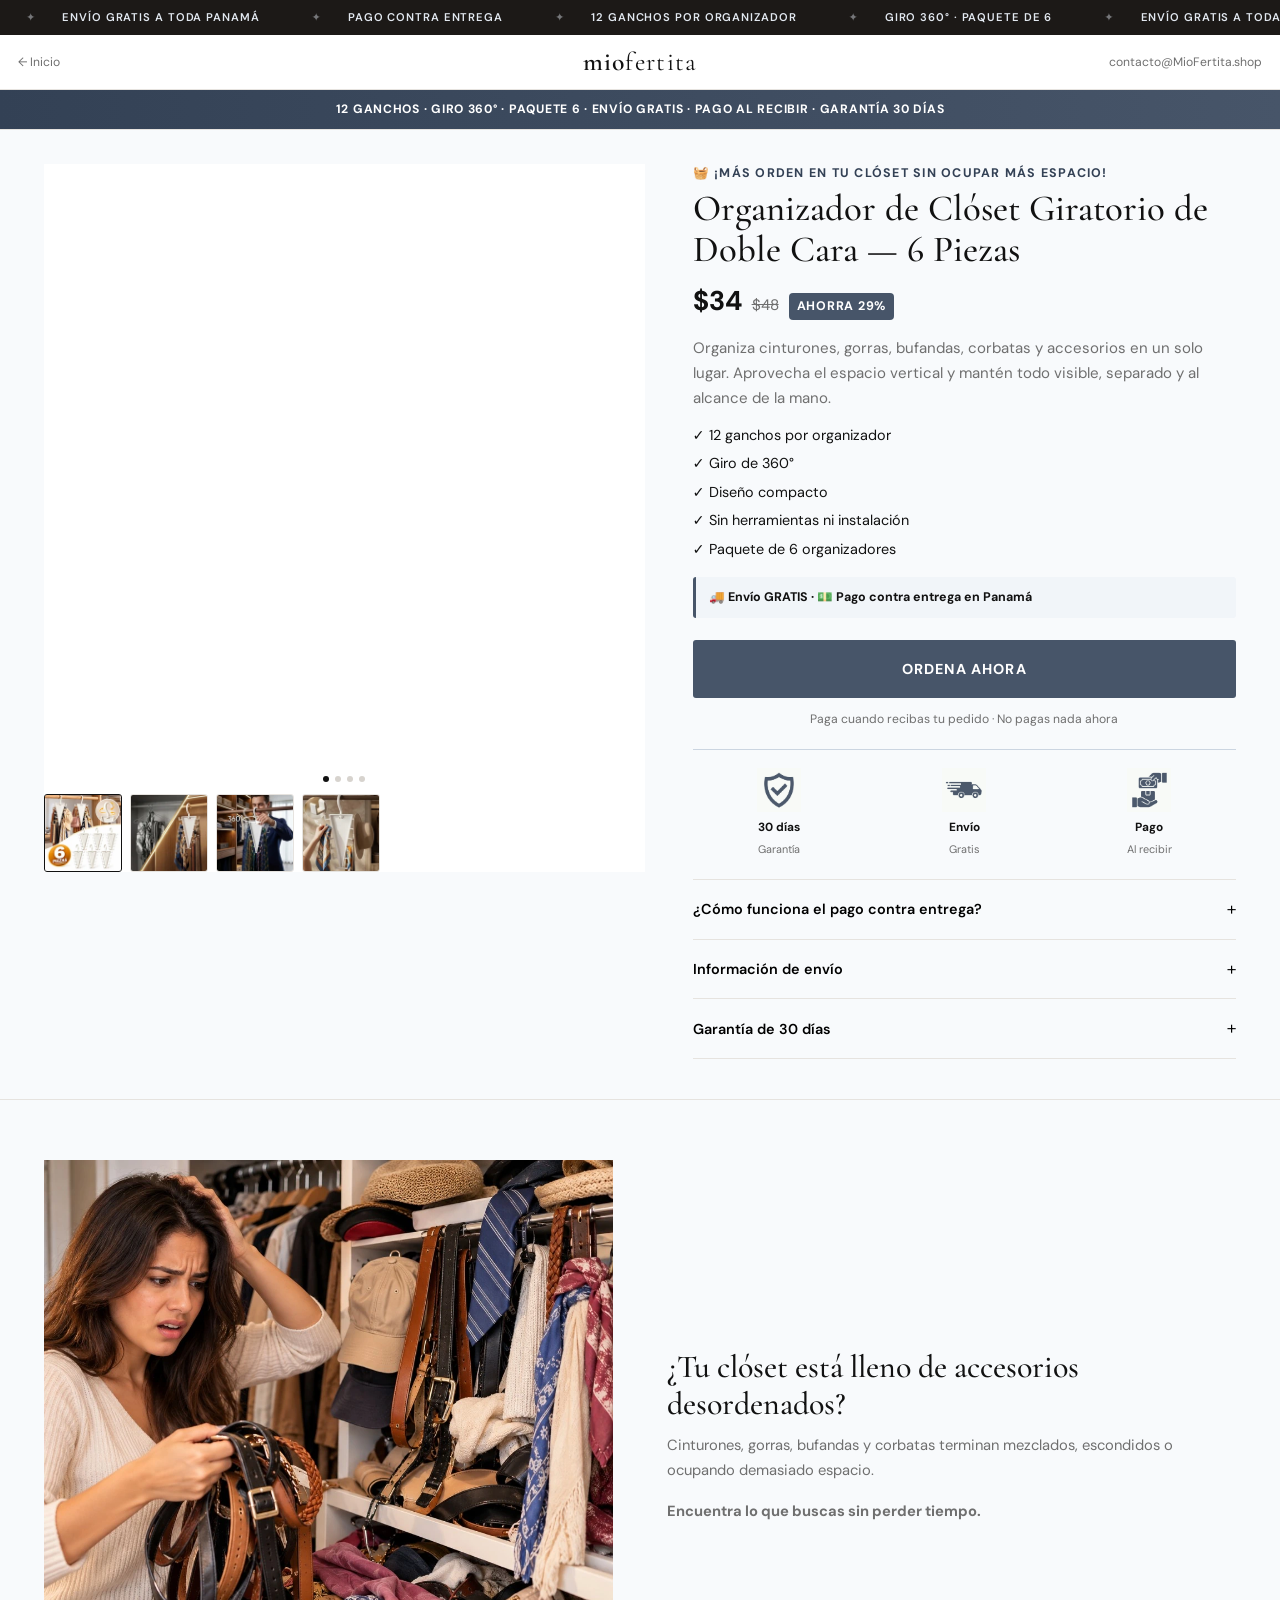
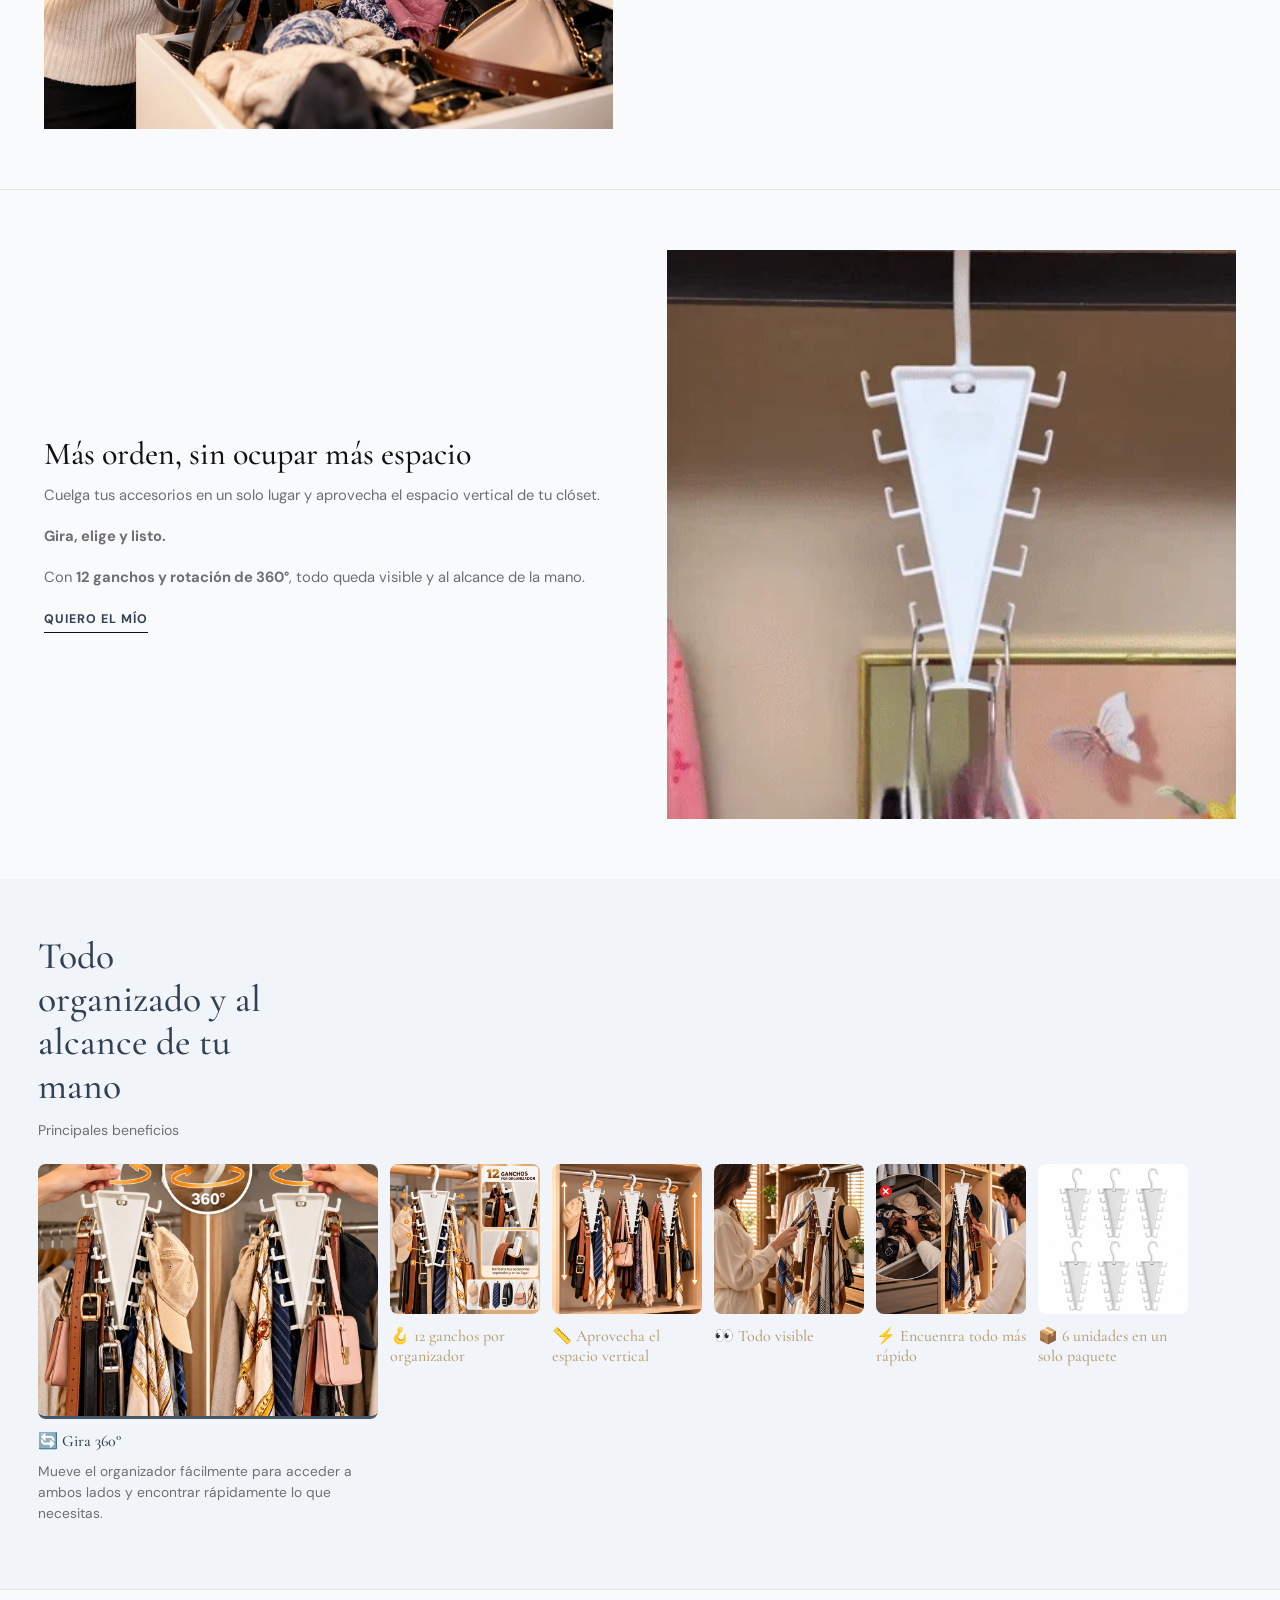
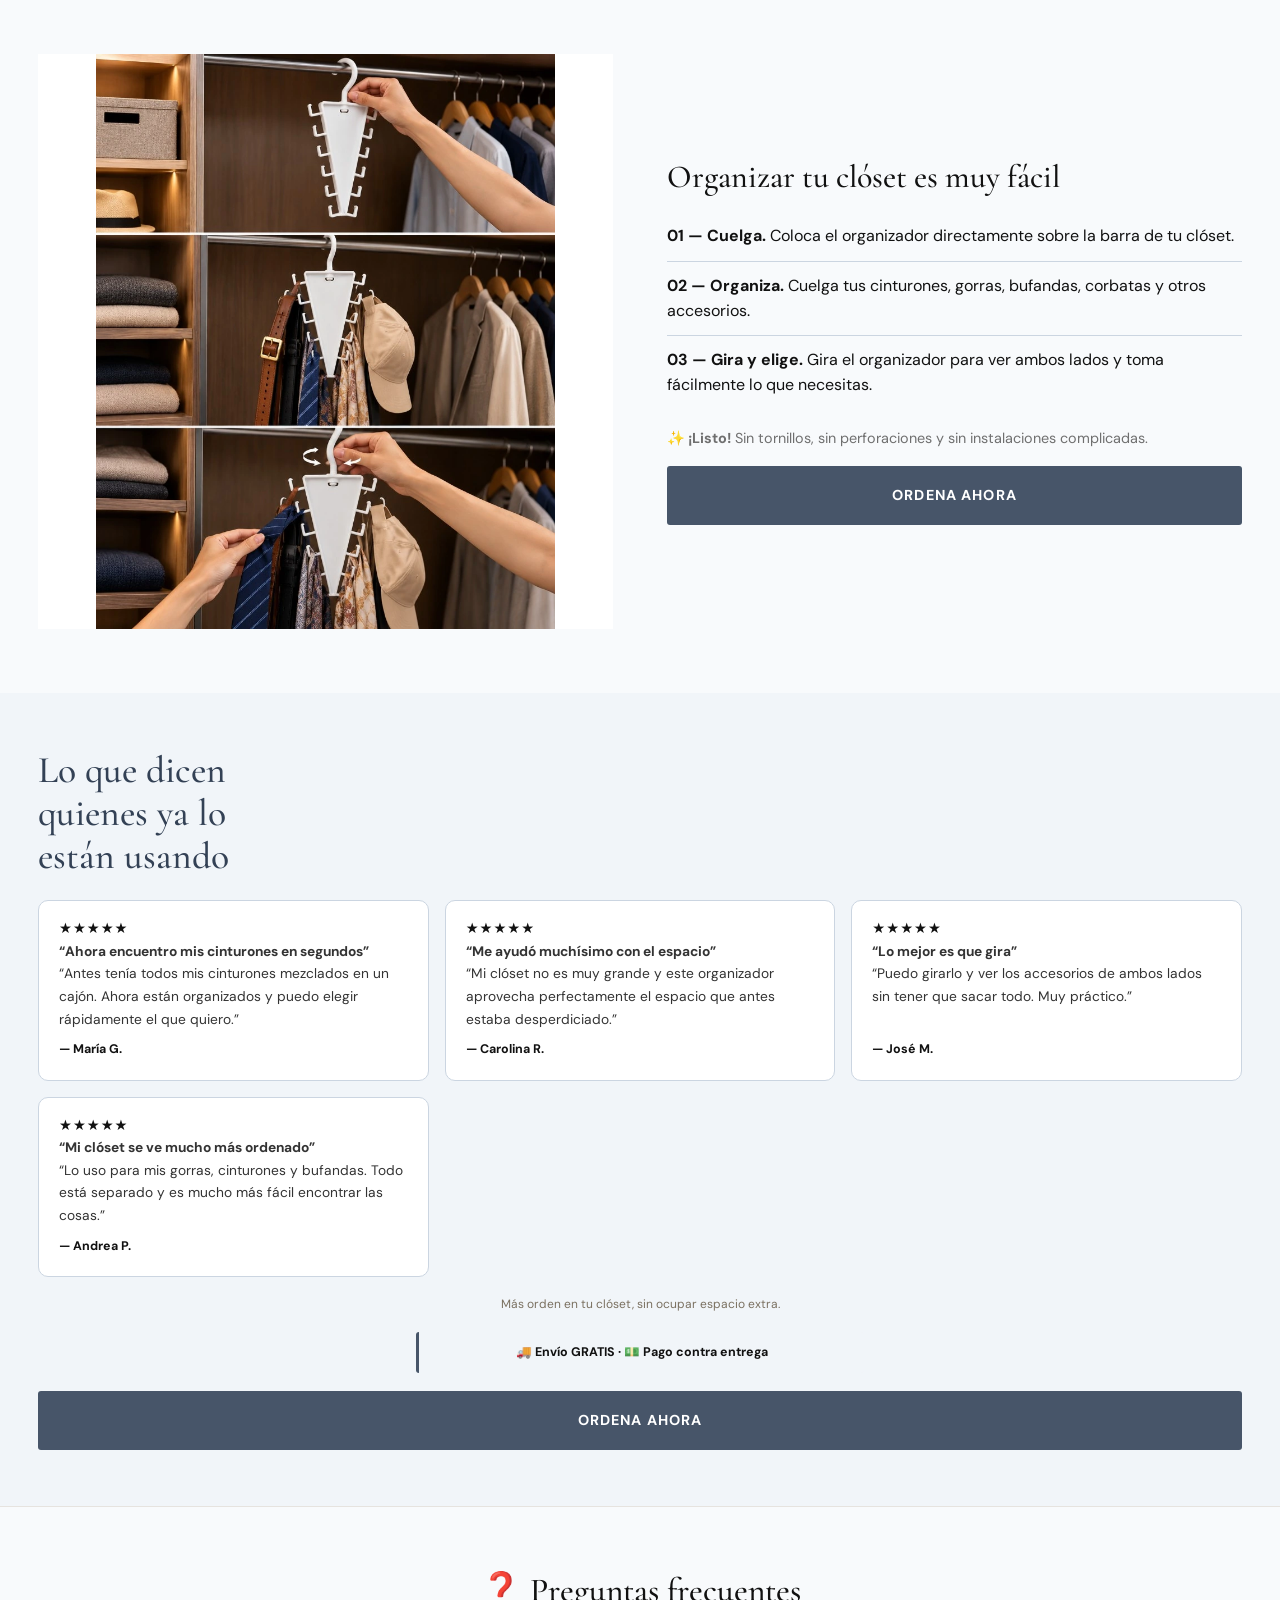
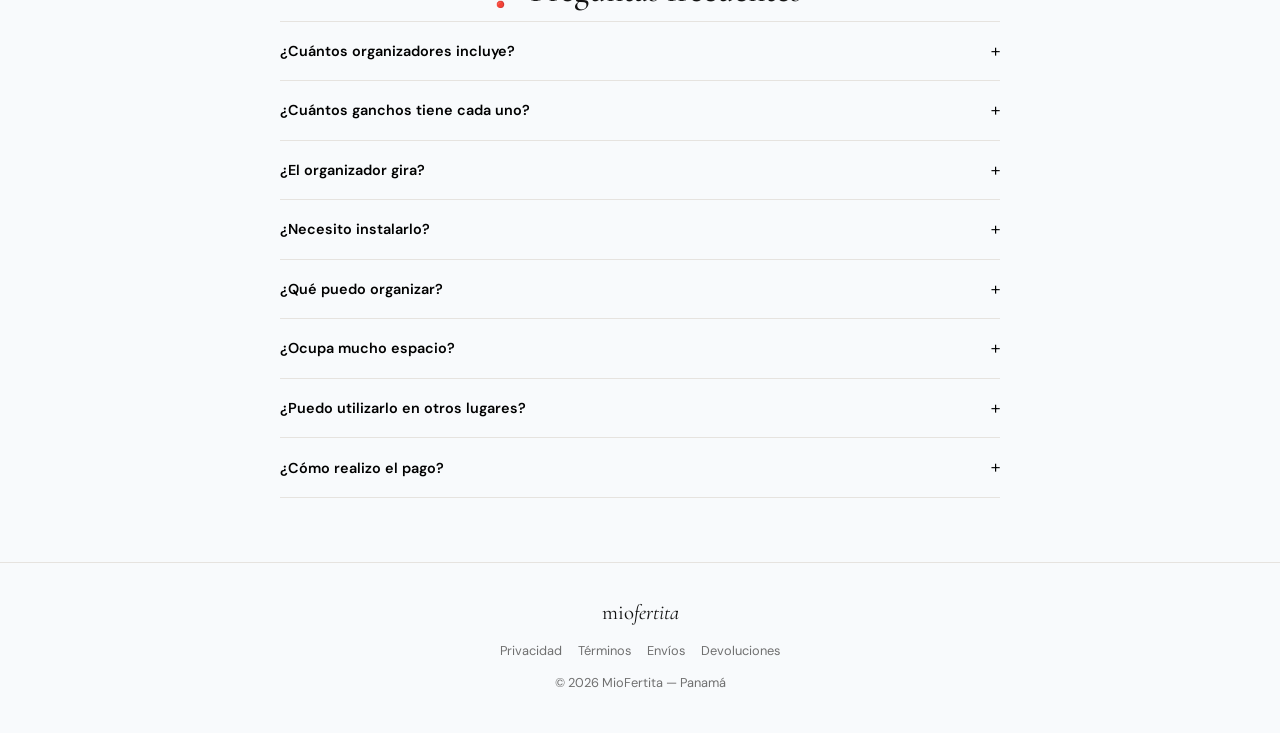
==== commit bf4652d3: "Set extra fast shipping to  on closet organizer page" ====
--- a/closet-organizer-hanger-panama.html
+++ b/closet-organizer-hanger-panama.html
@@ -435,10 +435,10 @@
             <span class="ship-cost">Gratis</span>
           </label>
           <label class="ship">
-            <input type="radio" name="shippingMethod" value="Envío extra rápido" data-cost="5">
+            <input type="radio" name="shippingMethod" value="Envío extra rápido" data-cost="2">
             <span class="radio"></span>
             <span class="ship-copy"><strong>⚡ Envío extra rápido</strong><em>Tu paquete se empaca y despacha en menos de 24 horas</em></span>
-            <span class="ship-cost">$5</span>
+            <span class="ship-cost">$2</span>
           </label>
         </div>
         <div class="order-summary">
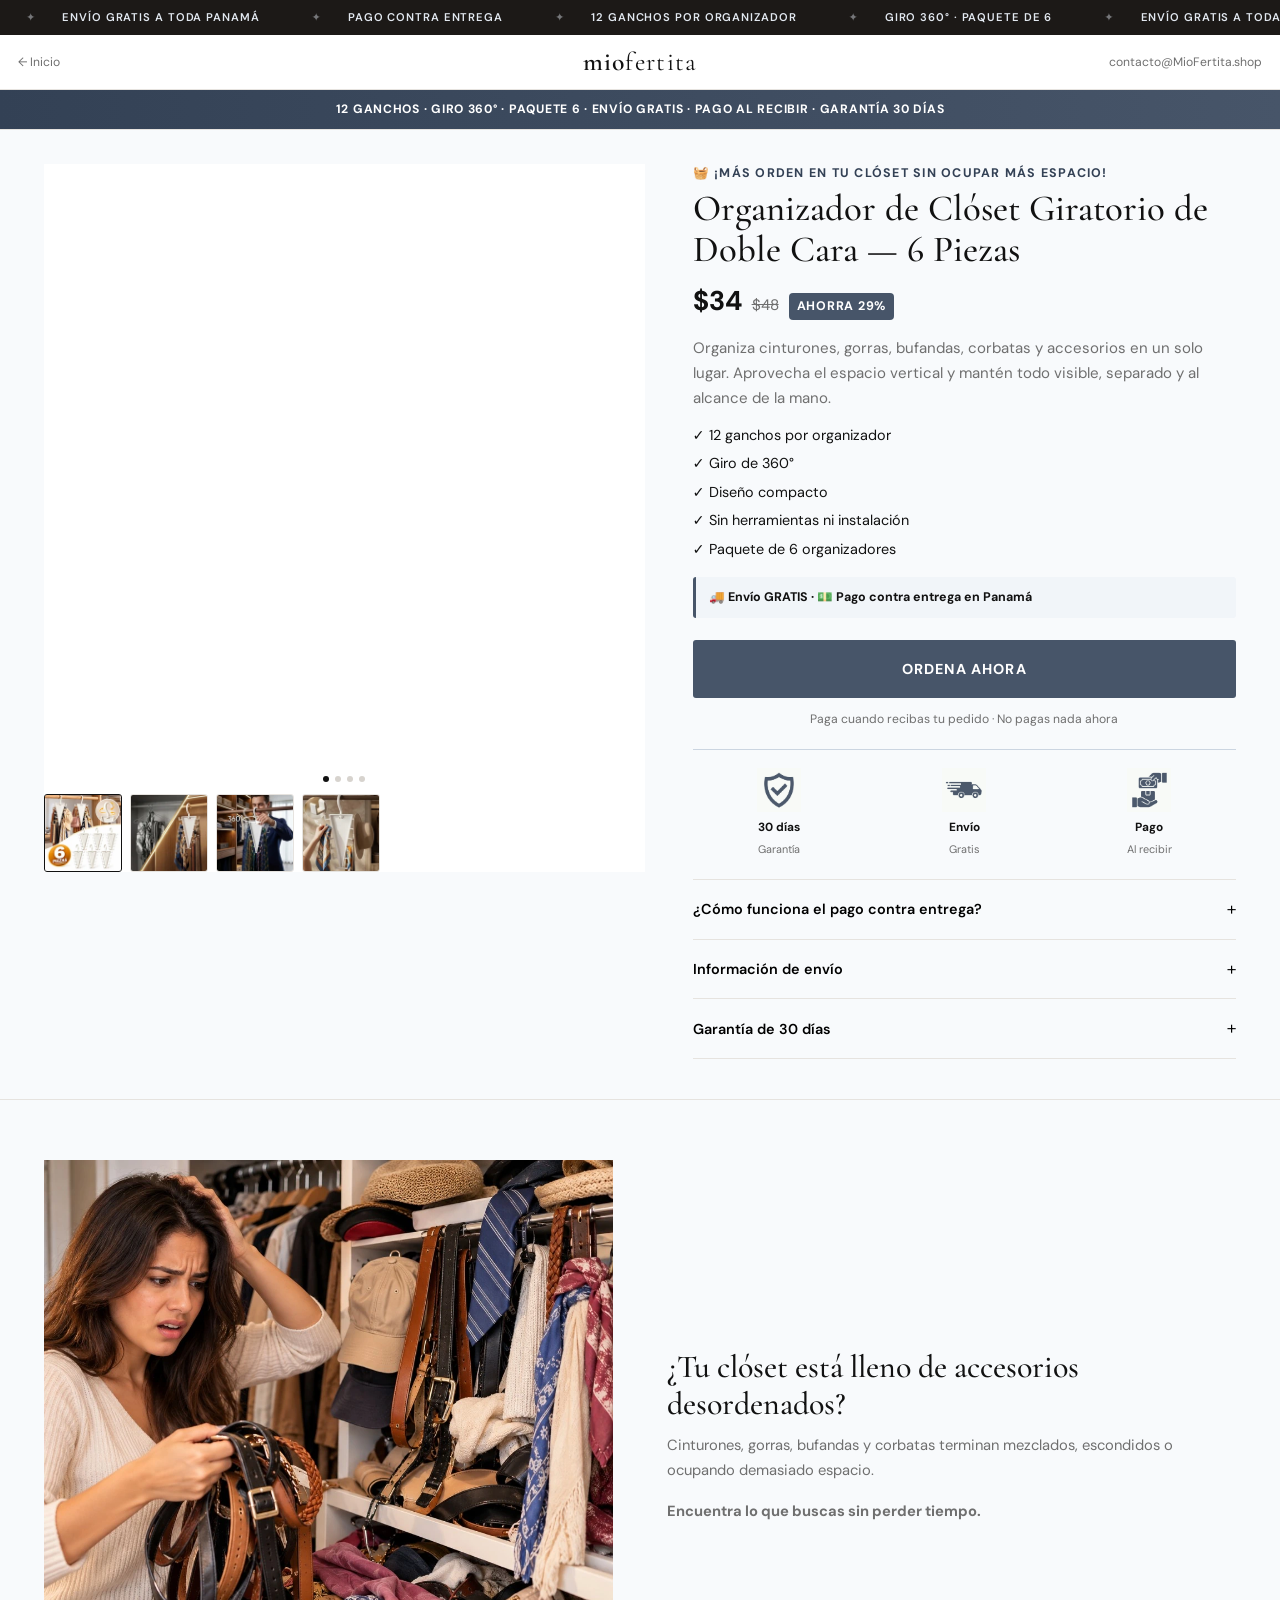
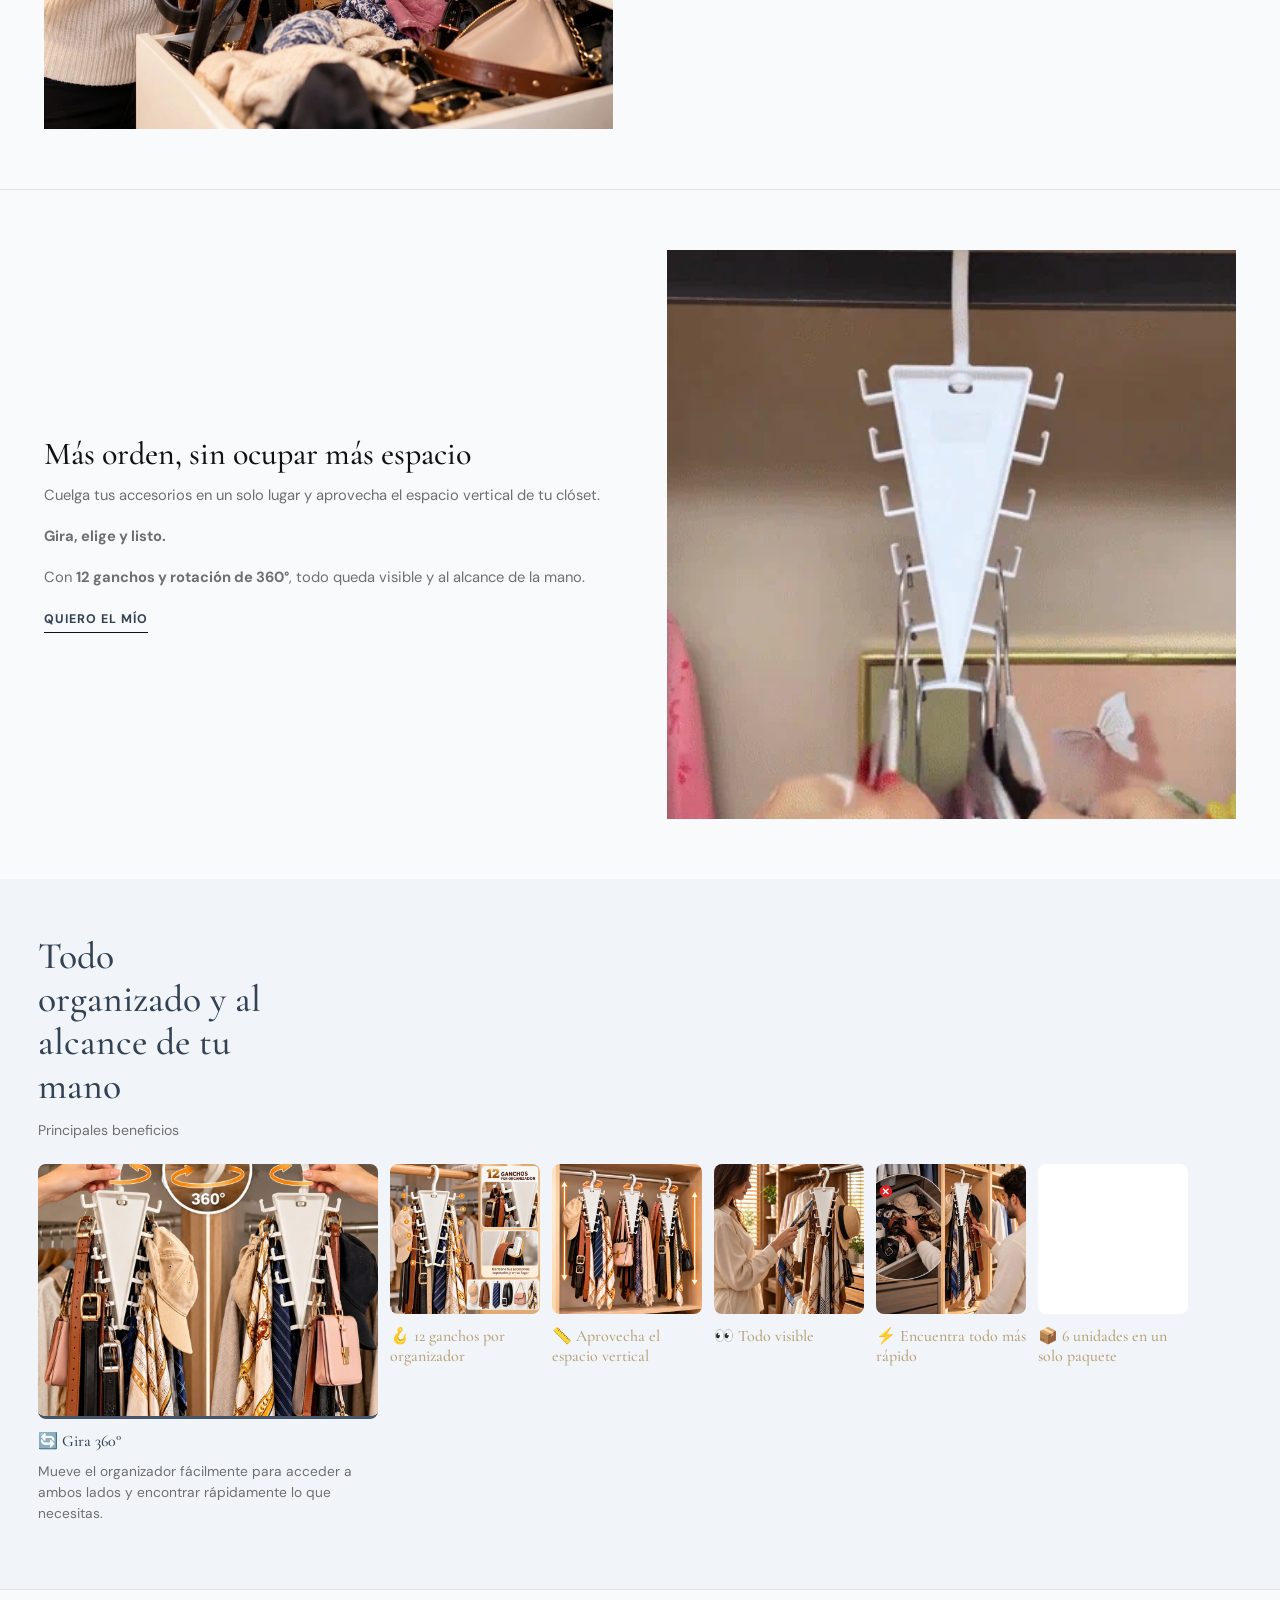
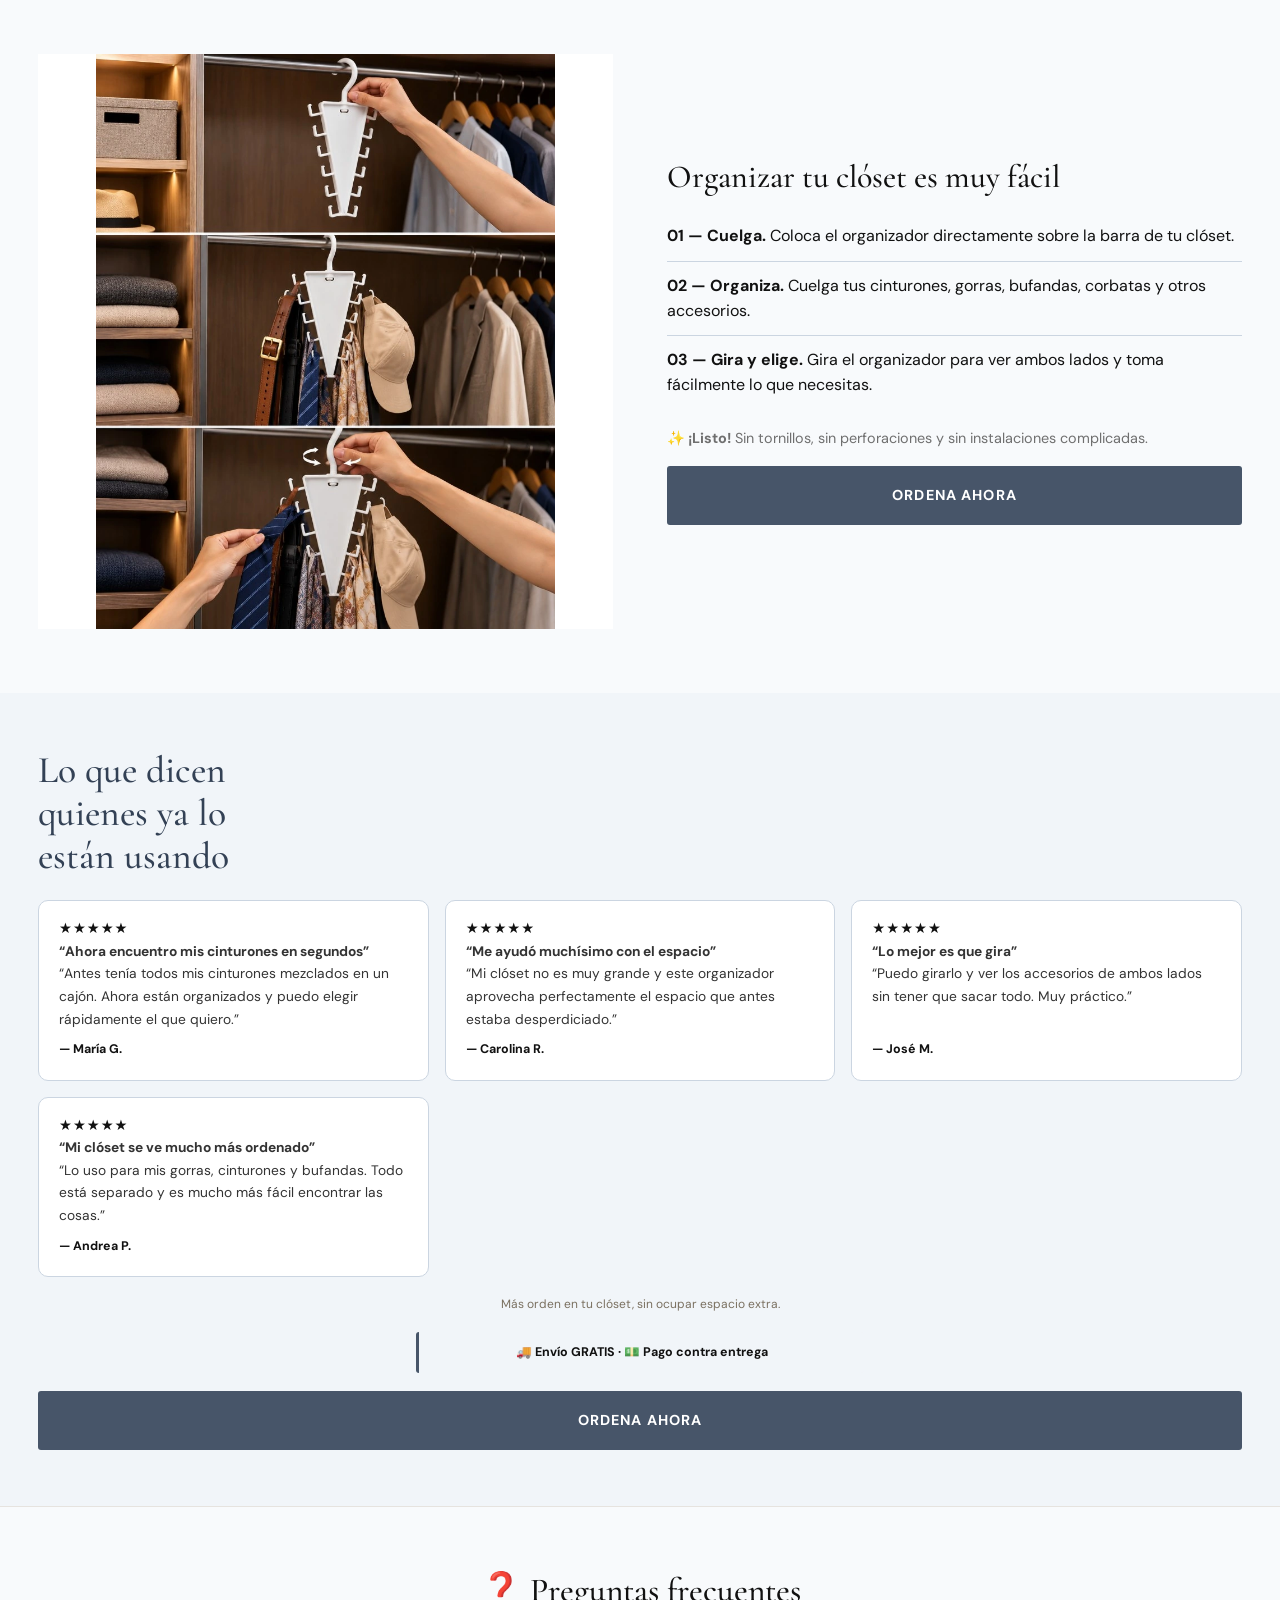
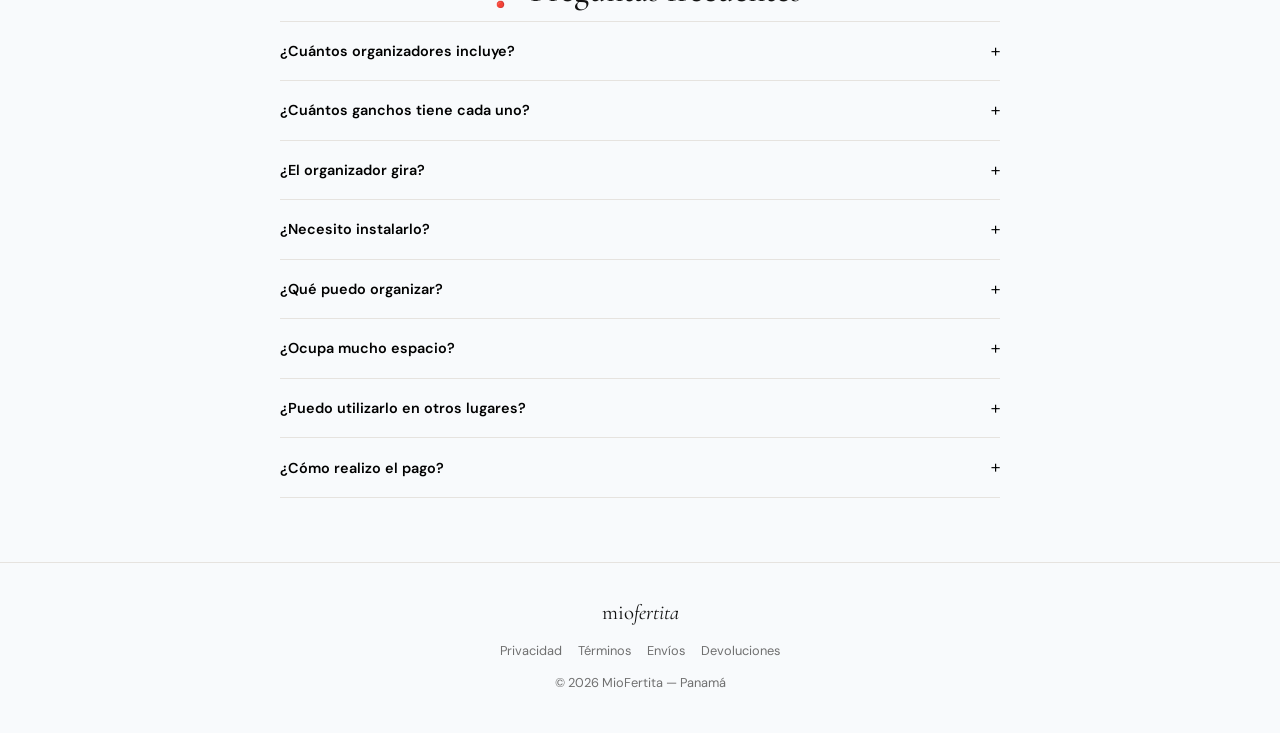
==== commit 942e2b53: "Add Meta Facebook domain verification meta tag" ====
--- a/closet-organizer-hanger-panama.html
+++ b/closet-organizer-hanger-panama.html
@@ -3,6 +3,7 @@
 <head>
   <meta charset="UTF-8">
   <meta name="viewport" content="width=device-width, initial-scale=1.0">
+  <meta name="facebook-domain-verification" content="xbcif1s989l5gi1gu3xogwfta9vg58">
   <title>Organizador de Clóset Giratorio de Doble Cara — 6 Piezas | MioFertita Panamá — Pago Contra Entrega</title>
   <meta name="description" content="Organizador de clóset giratorio de doble cara: 12 ganchos, rotación 360° y paquete de 6 unidades. Ordena cinturones, gorras y accesorios sin ocupar más espacio. Envío gratis y pago contra entrega en Panamá.">
   <link rel="preload" as="image" href="/images/closet-organizer-hanger/hero-product-800.webp?v=20260926b" type="image/webp" fetchpriority="high" media="(max-width: 960px)">
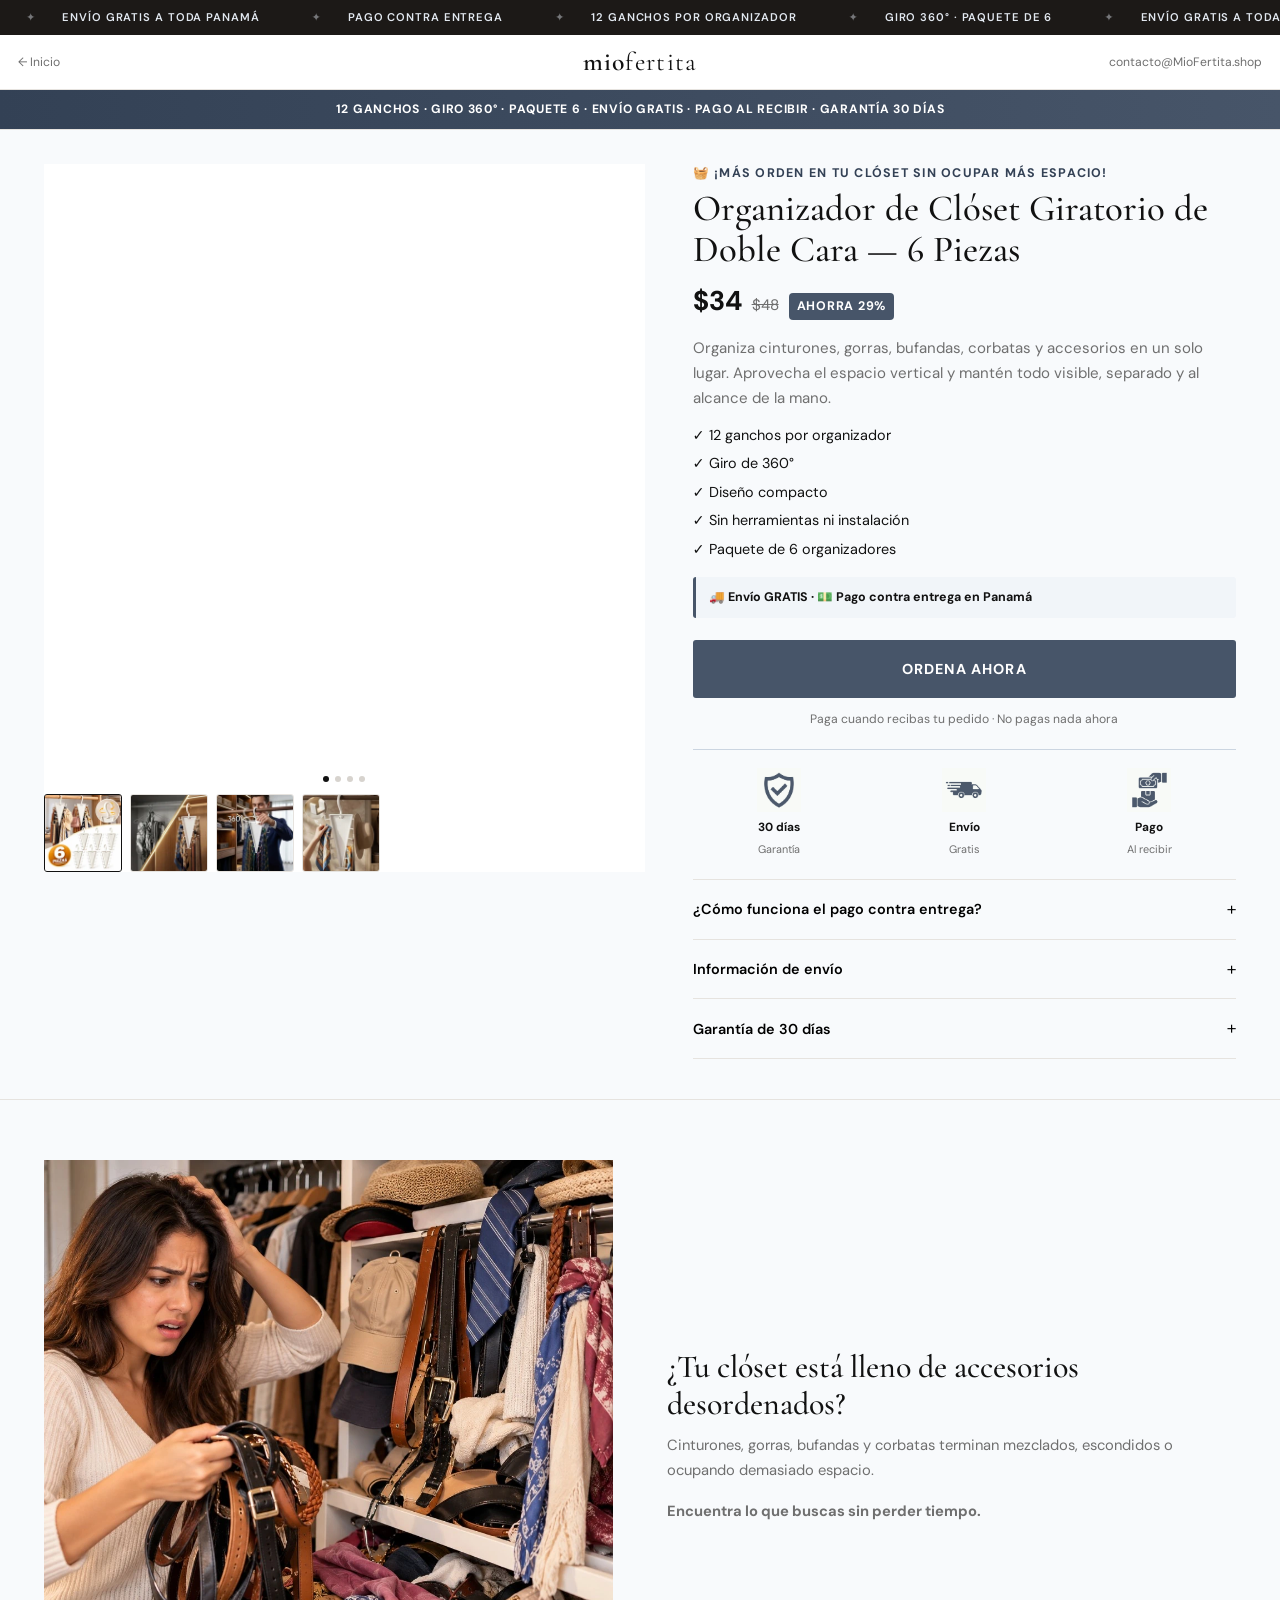
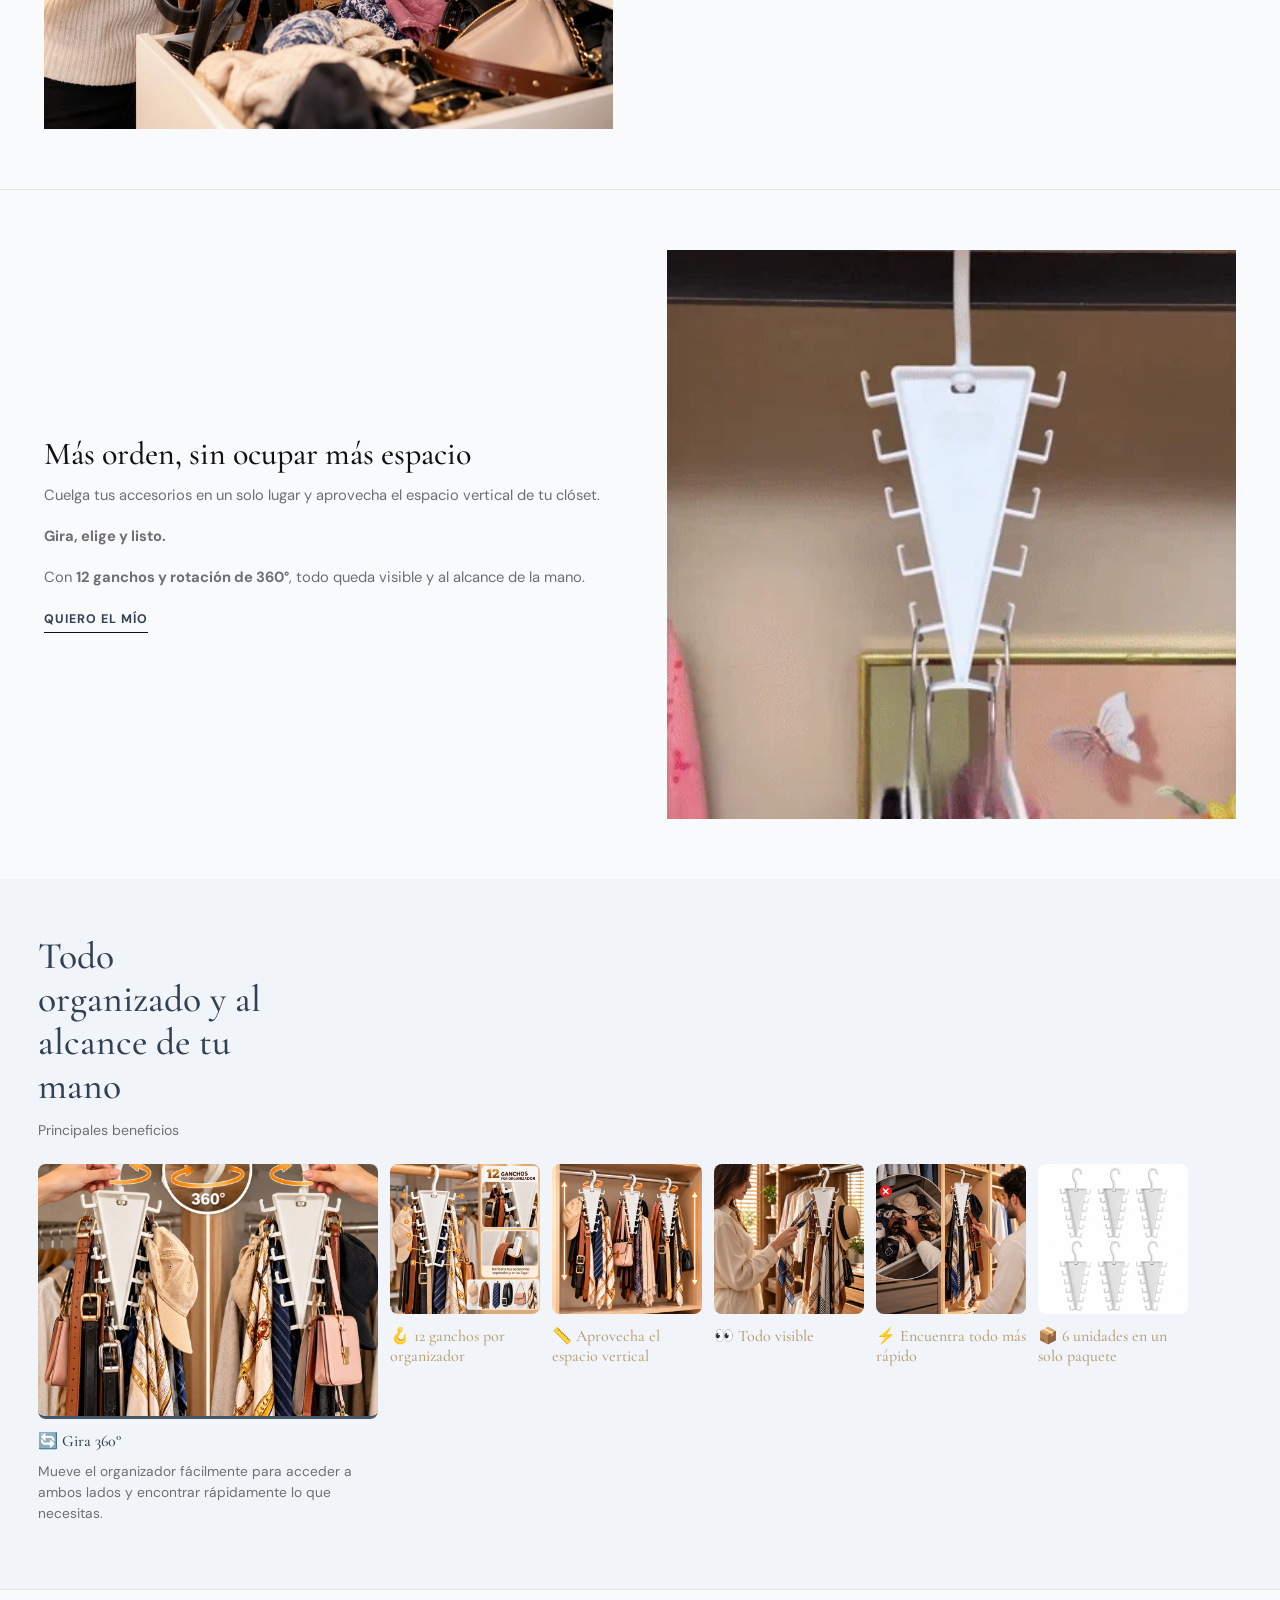
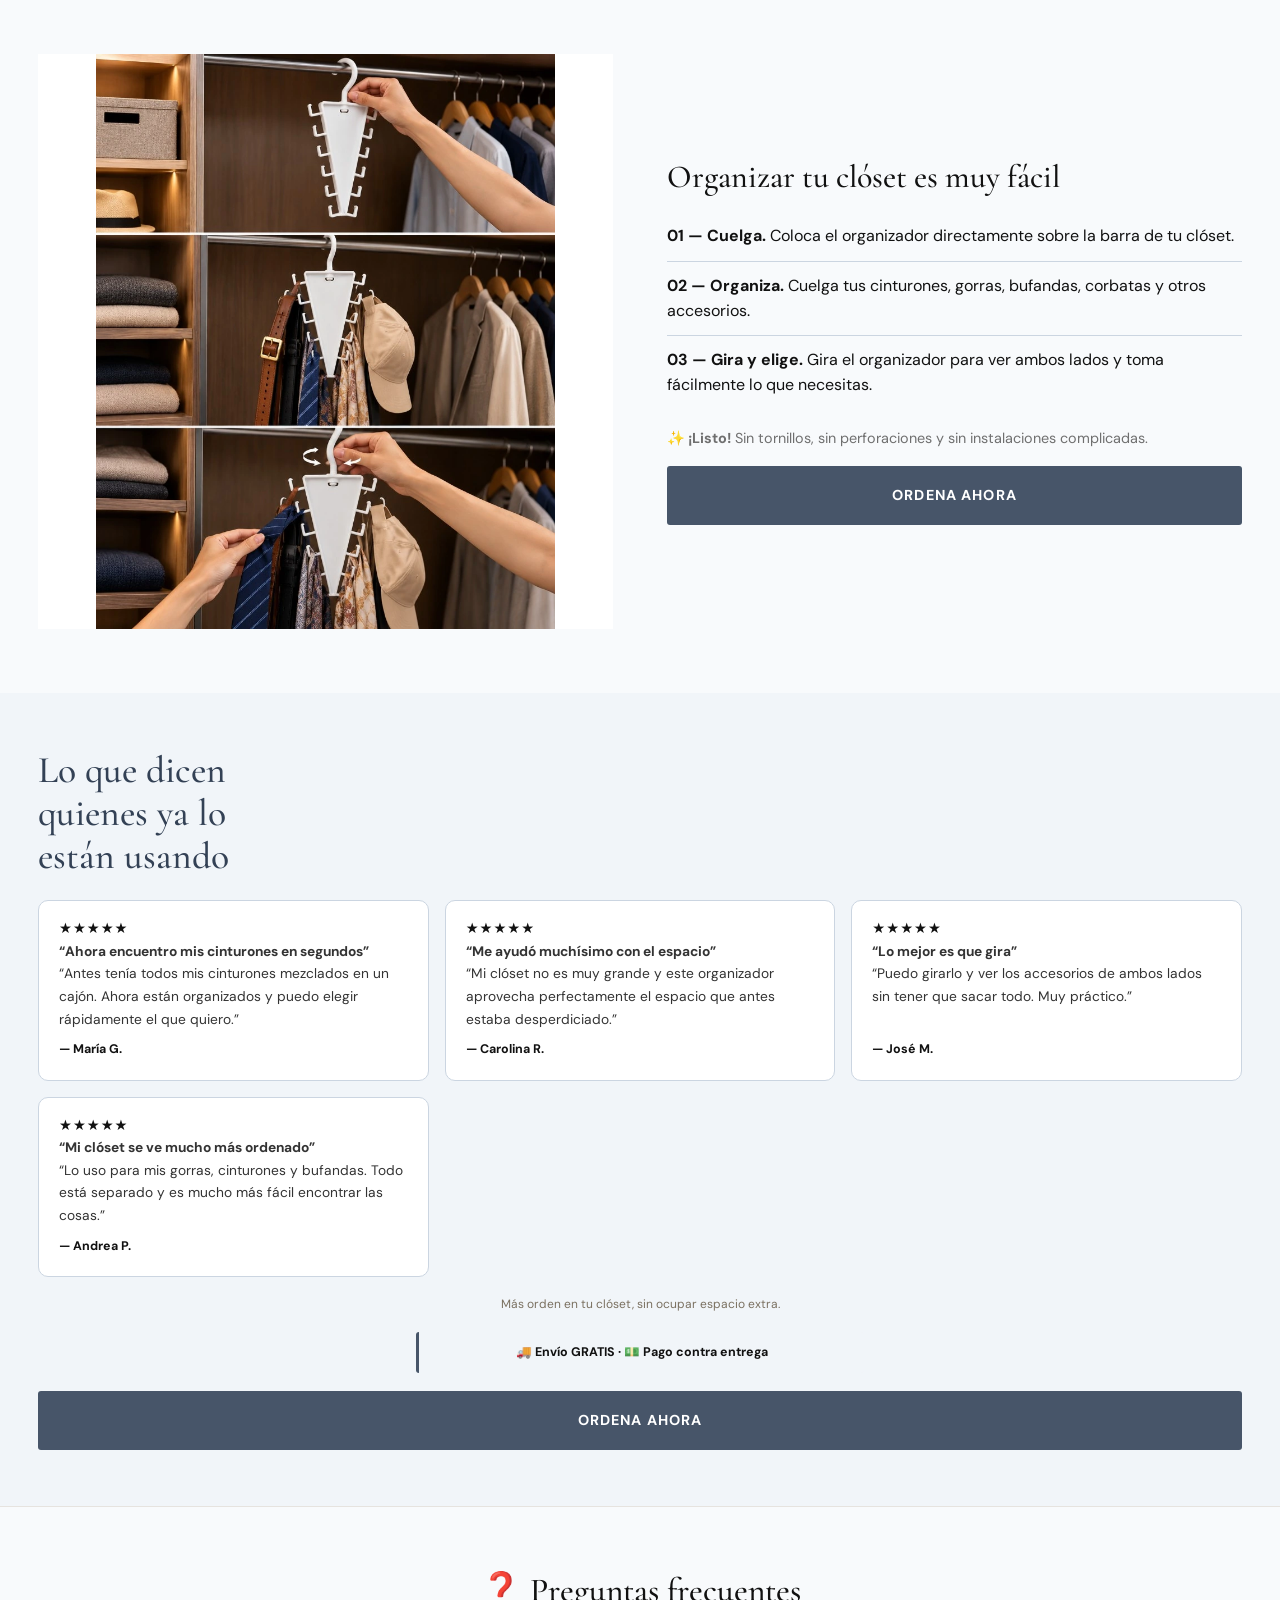
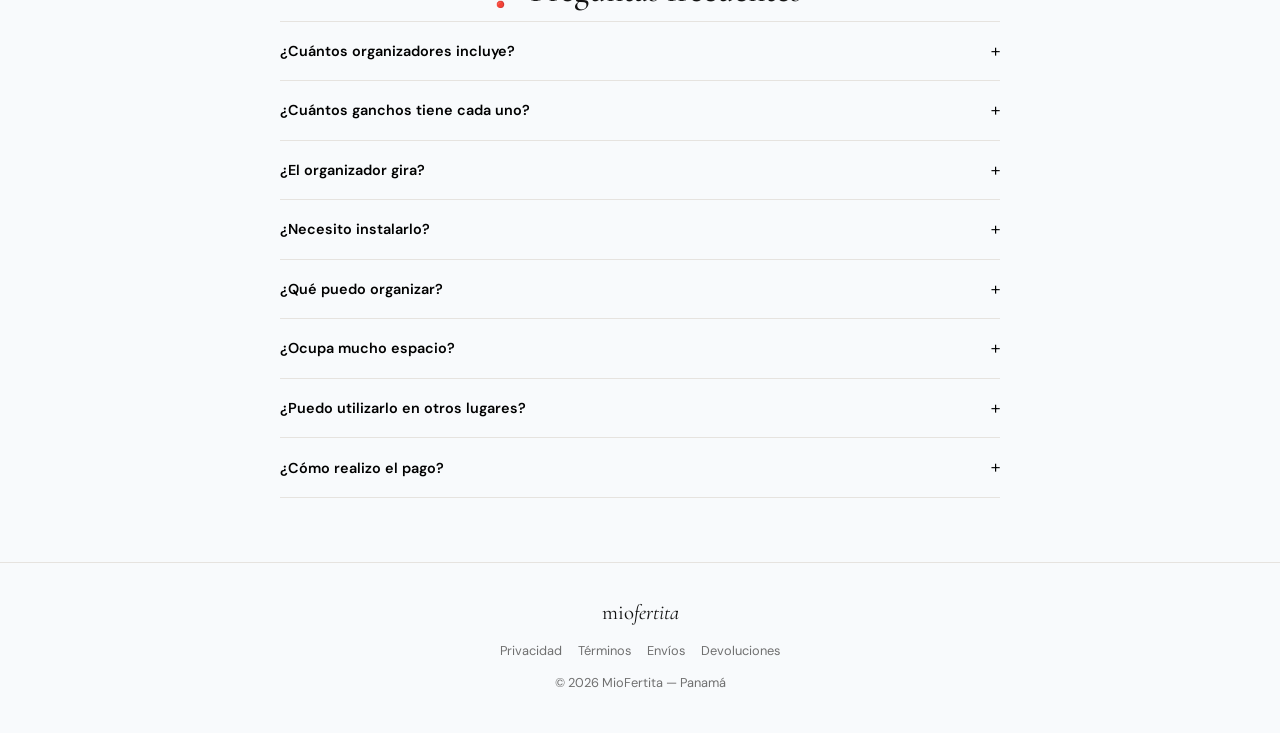
==== commit ce43a368: "Align MioFertita orders with CompraConfio Google Sheets pipeline. Use the same Apps Script URL, /api" ====
--- a/closet-organizer-hanger-panama.html
+++ b/closet-organizer-hanger-panama.html
@@ -455,10 +455,10 @@
   </div>
 </div>
 
-<script src="/js/config.js?v=20260916b" defer></script>
+<script src="/js/config.js?v=20261026" defer></script>
 <script src="/js/pa-locations.js?v=1" defer></script>
-<script src="/js/main.js?v=20260924a" defer></script>
-<script src="/js/abandoned-checkout.js?v=20260922e" defer></script>
+<script src="/js/main.js?v=20261026" defer></script>
+<script src="/js/abandoned-checkout.js?v=20261026" defer></script>
 <script>
 document.addEventListener('DOMContentLoaded', function () {
   var track = document.getElementById('galleryTrack');
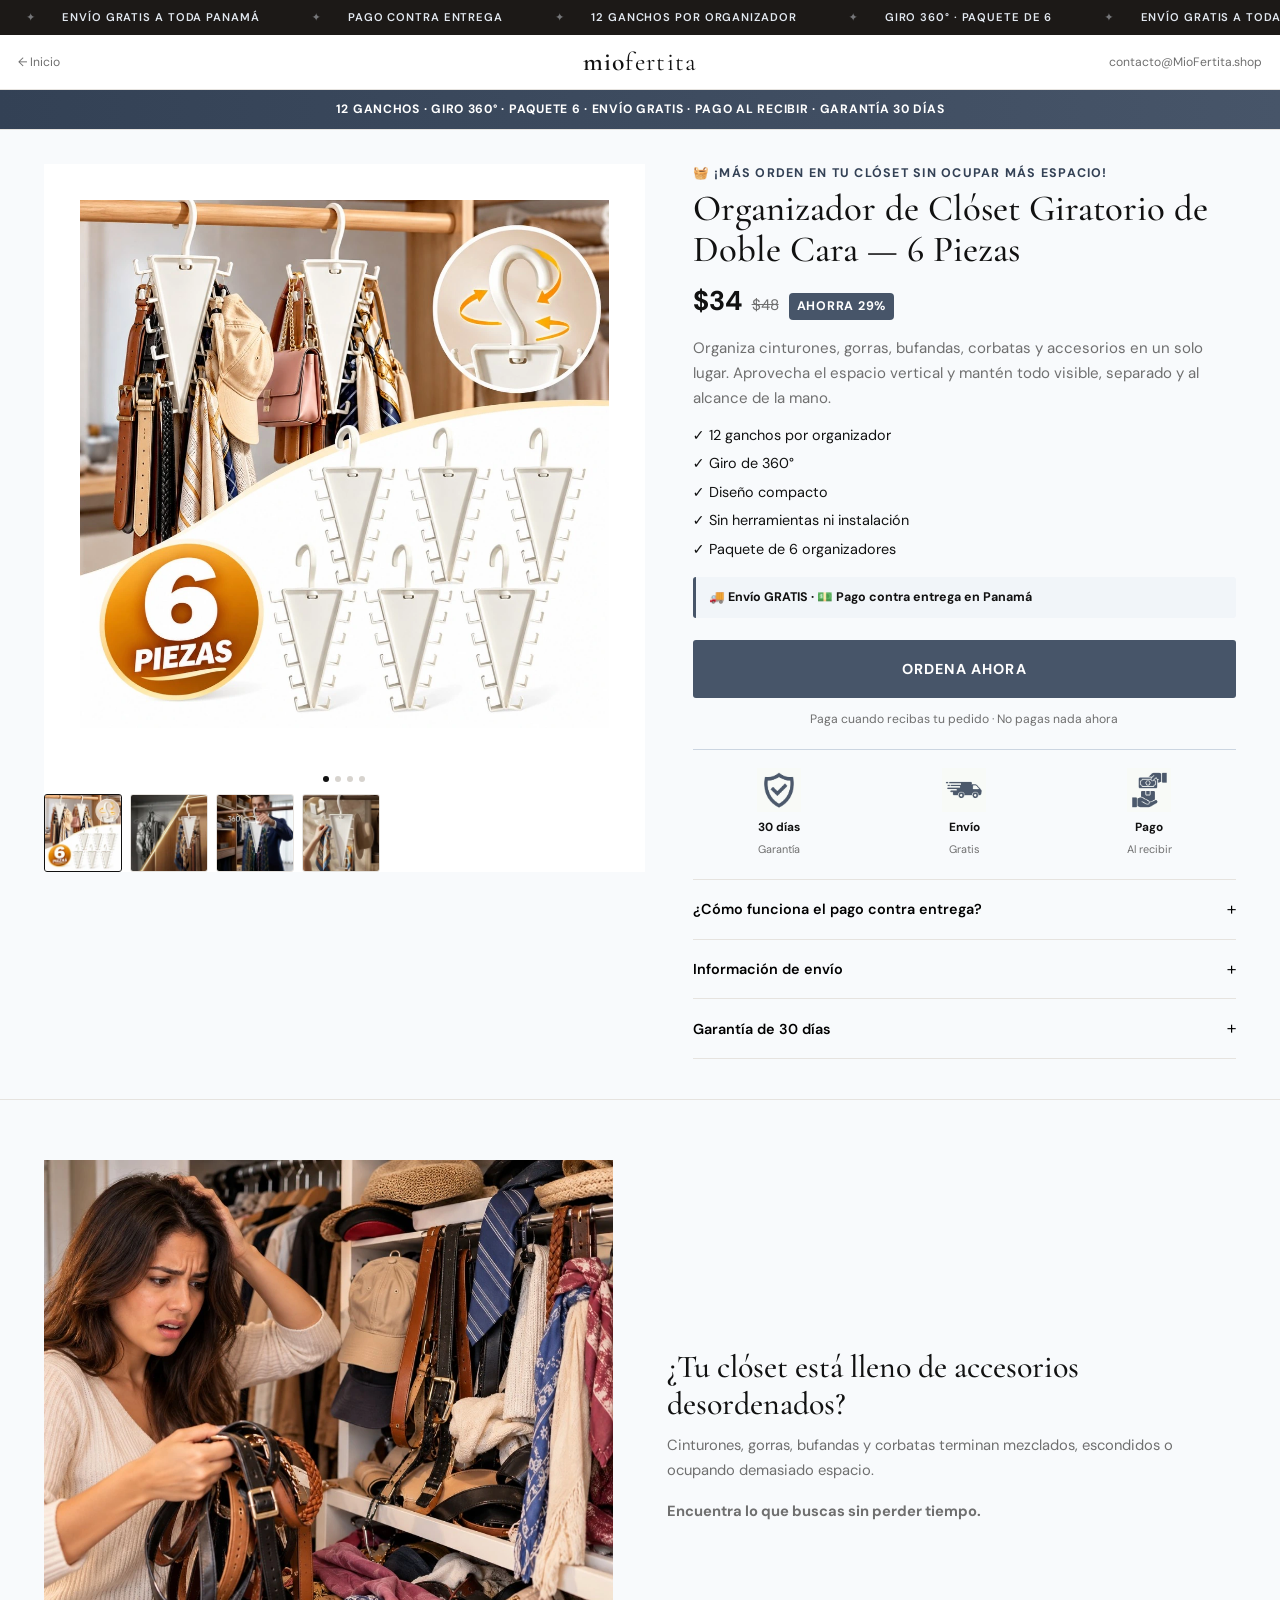
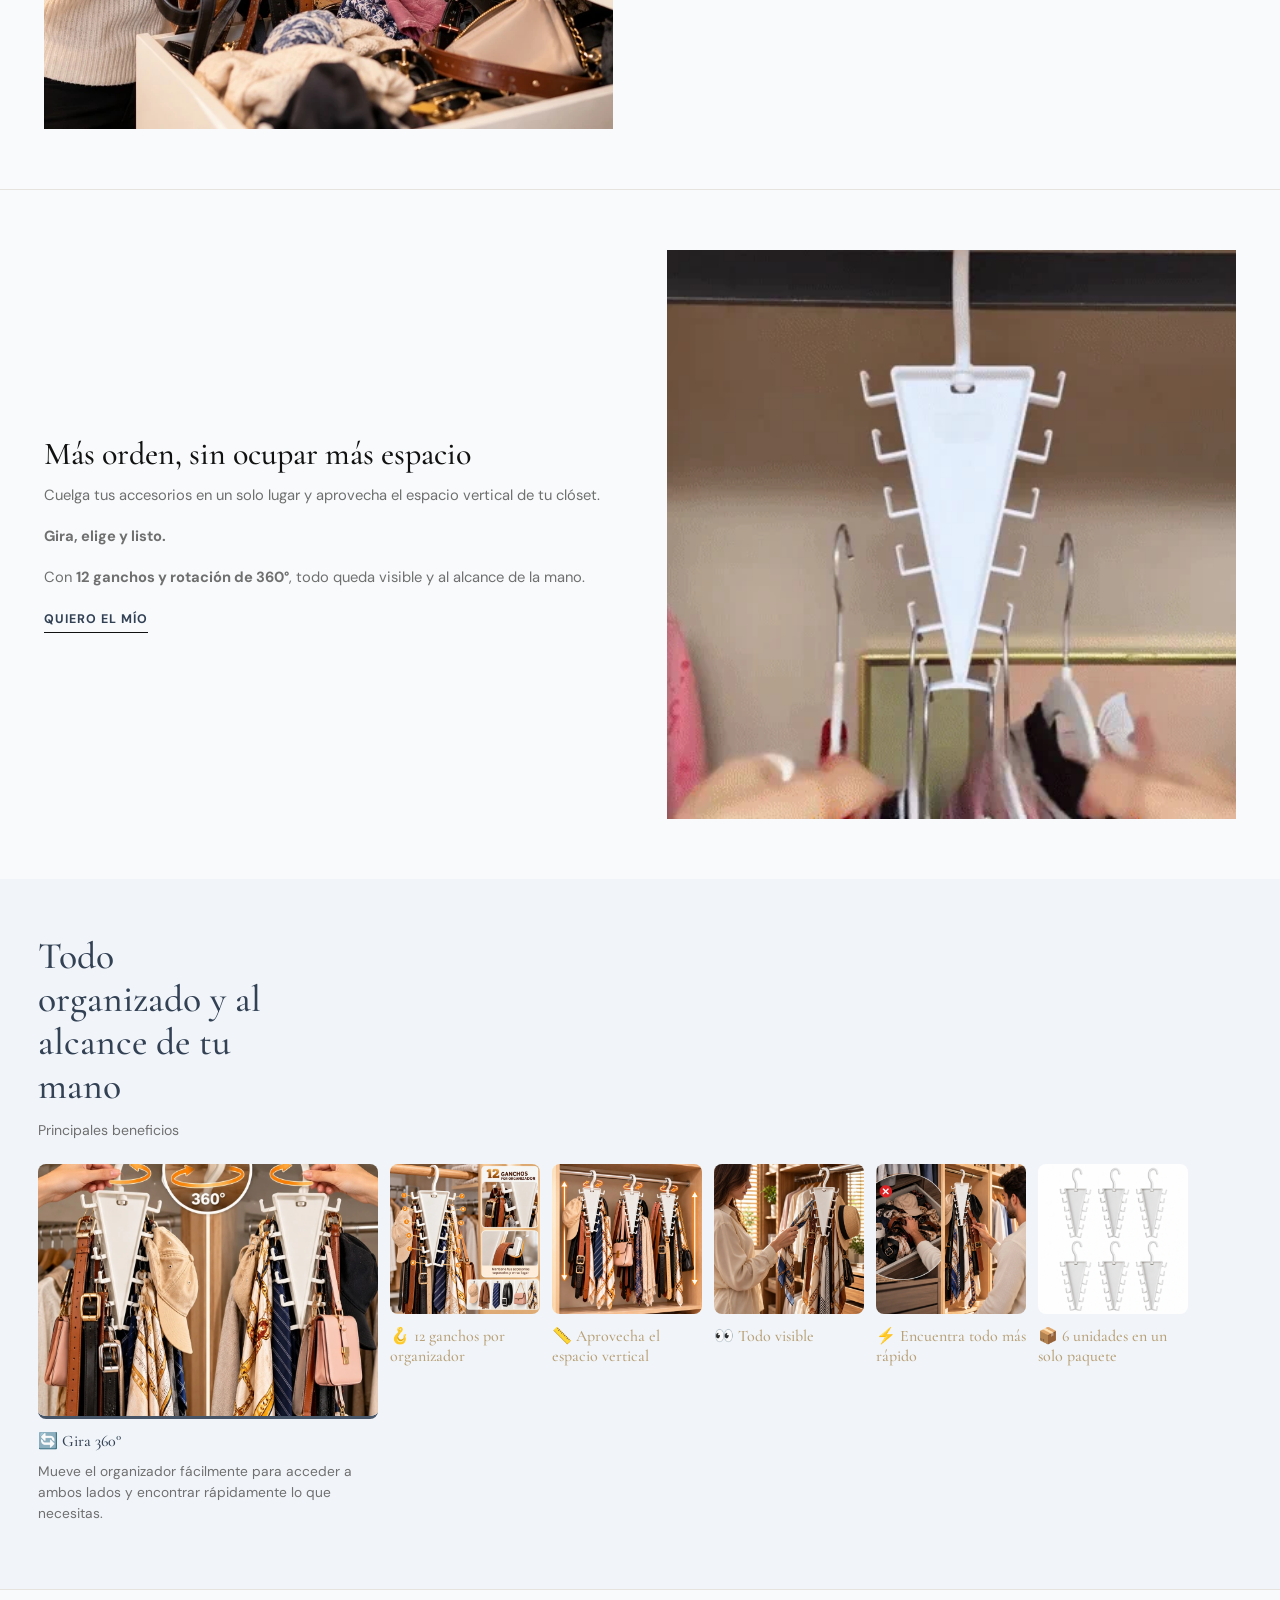
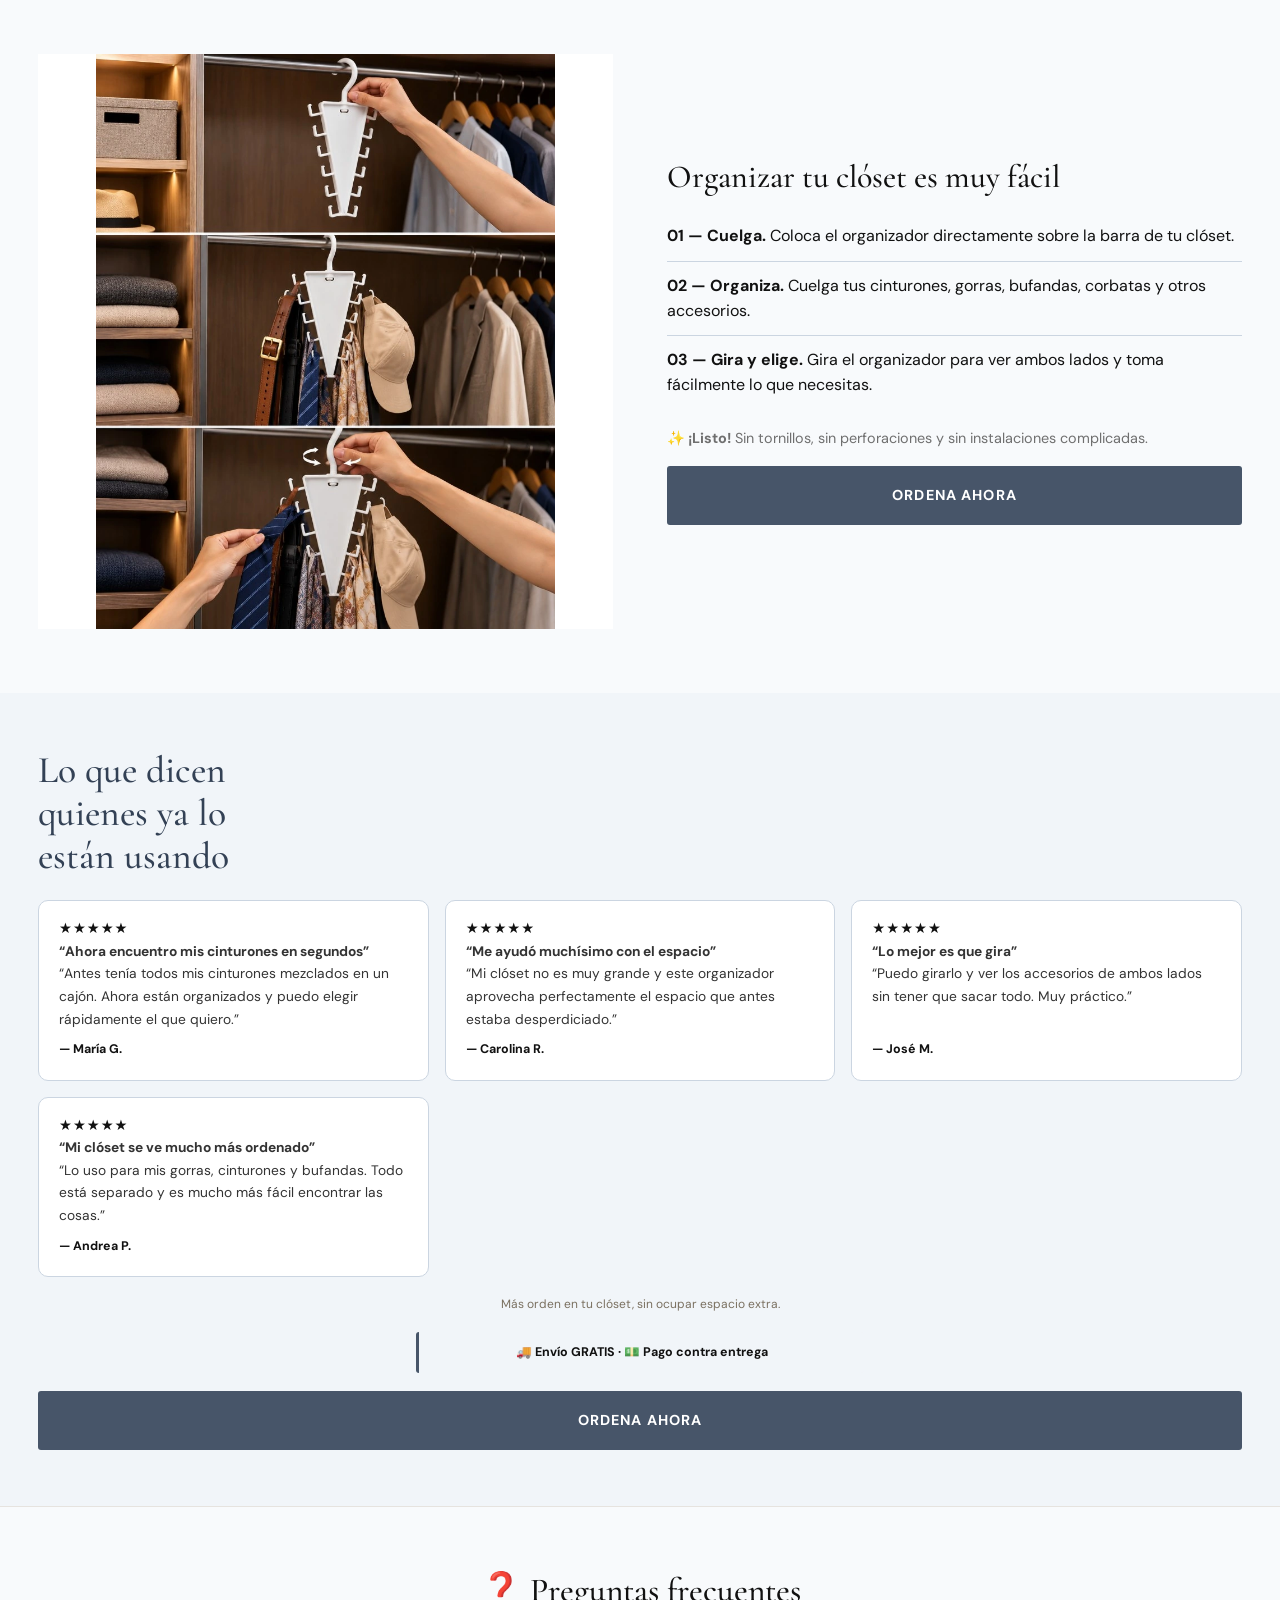
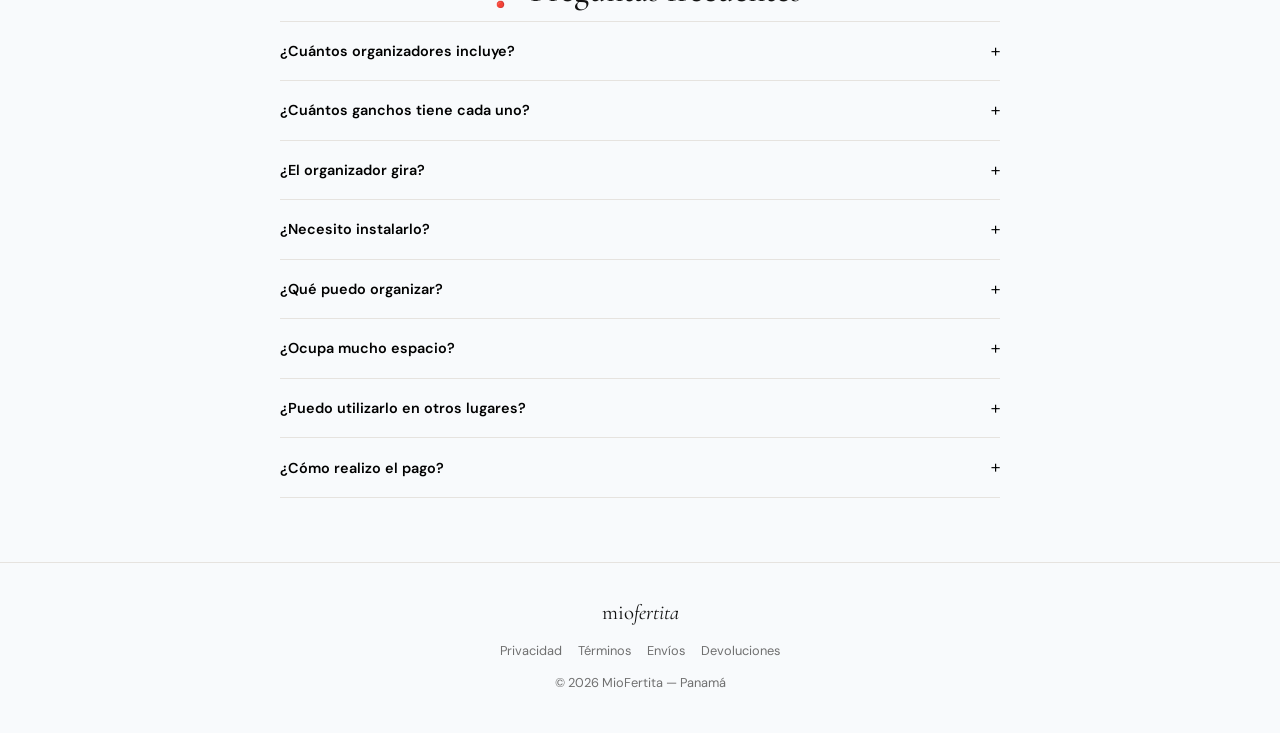
==== commit 2860c09a: "Stop Q-prefixed amounts in Google Sheet for MioFertita orders. Point /api/orders at the CompraConfio" ====
--- a/closet-organizer-hanger-panama.html
+++ b/closet-organizer-hanger-panama.html
@@ -455,10 +455,10 @@
   </div>
 </div>
 
-<script src="/js/config.js?v=20261026" defer></script>
+<script src="/js/config.js?v=20261027" defer></script>
 <script src="/js/pa-locations.js?v=1" defer></script>
-<script src="/js/main.js?v=20261026" defer></script>
-<script src="/js/abandoned-checkout.js?v=20261026" defer></script>
+<script src="/js/main.js?v=20261027" defer></script>
+<script src="/js/abandoned-checkout.js?v=20261027" defer></script>
 <script>
 document.addEventListener('DOMContentLoaded', function () {
   var track = document.getElementById('galleryTrack');
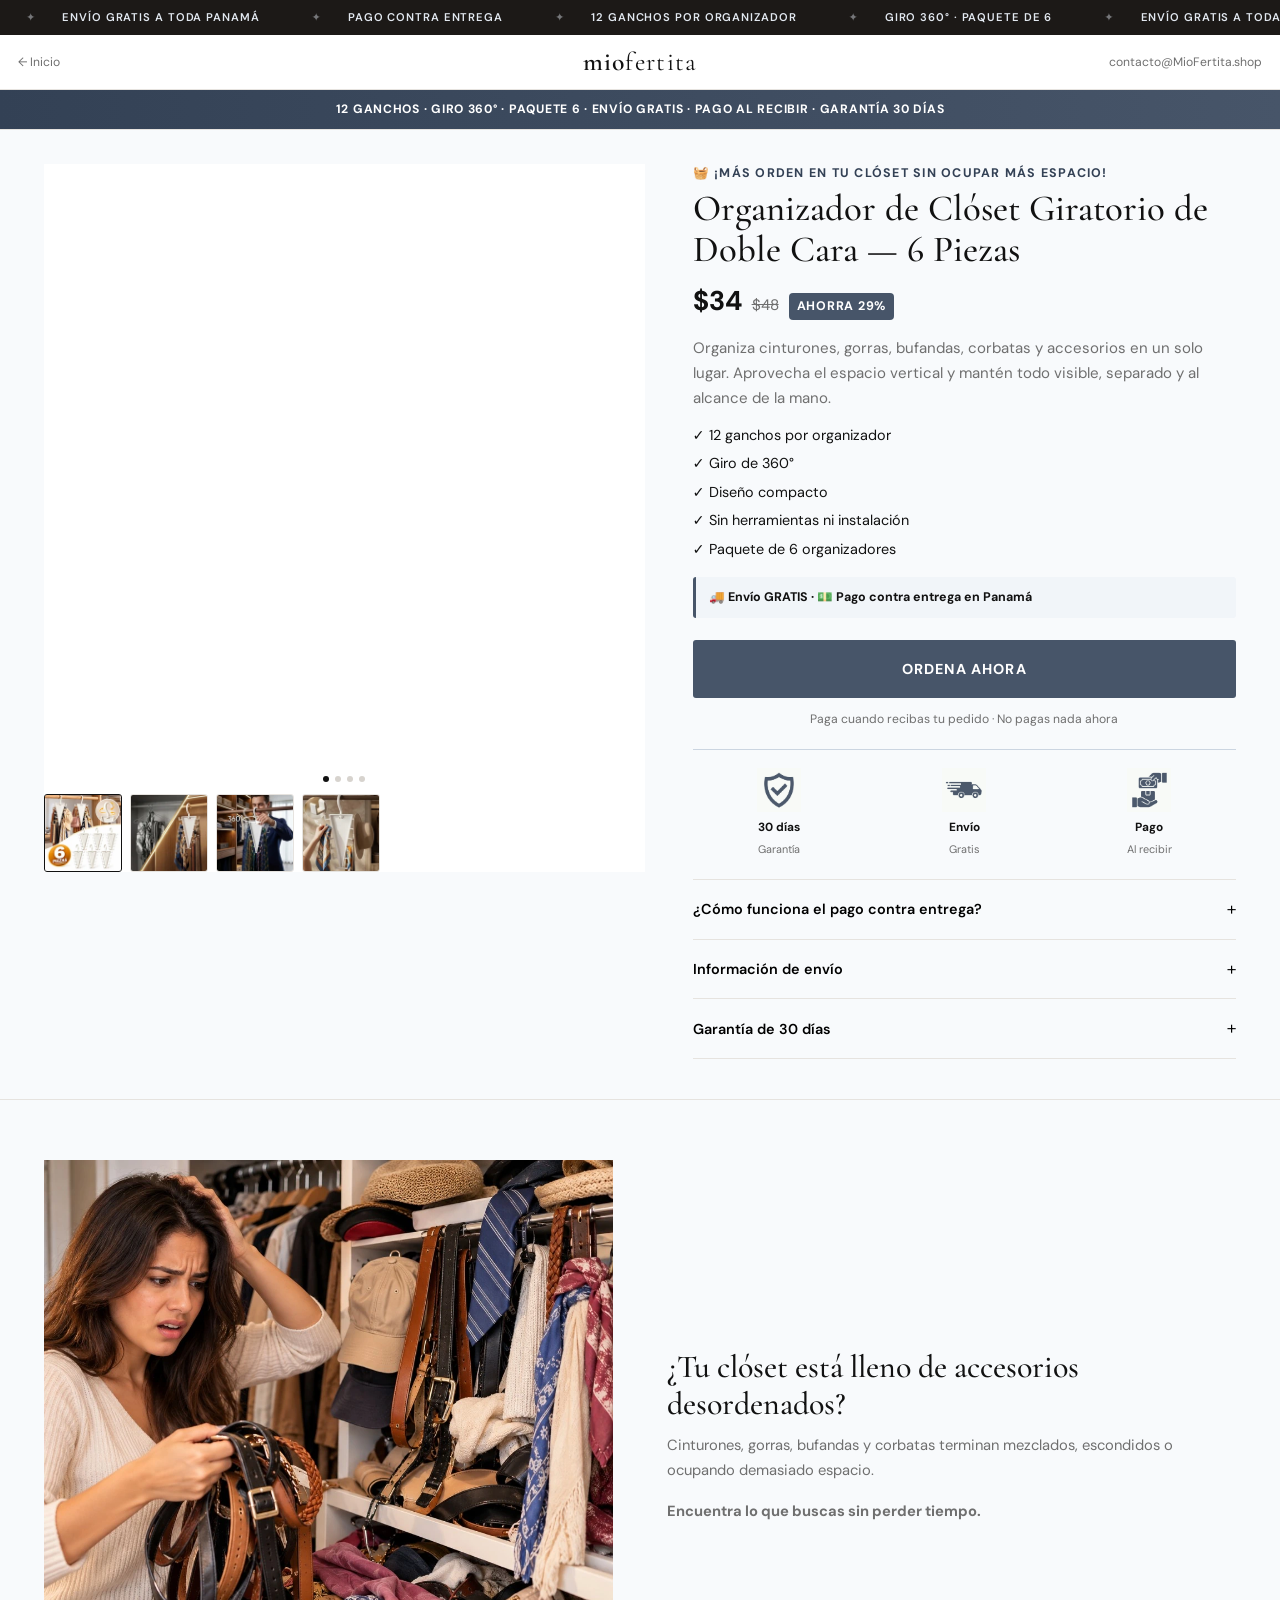
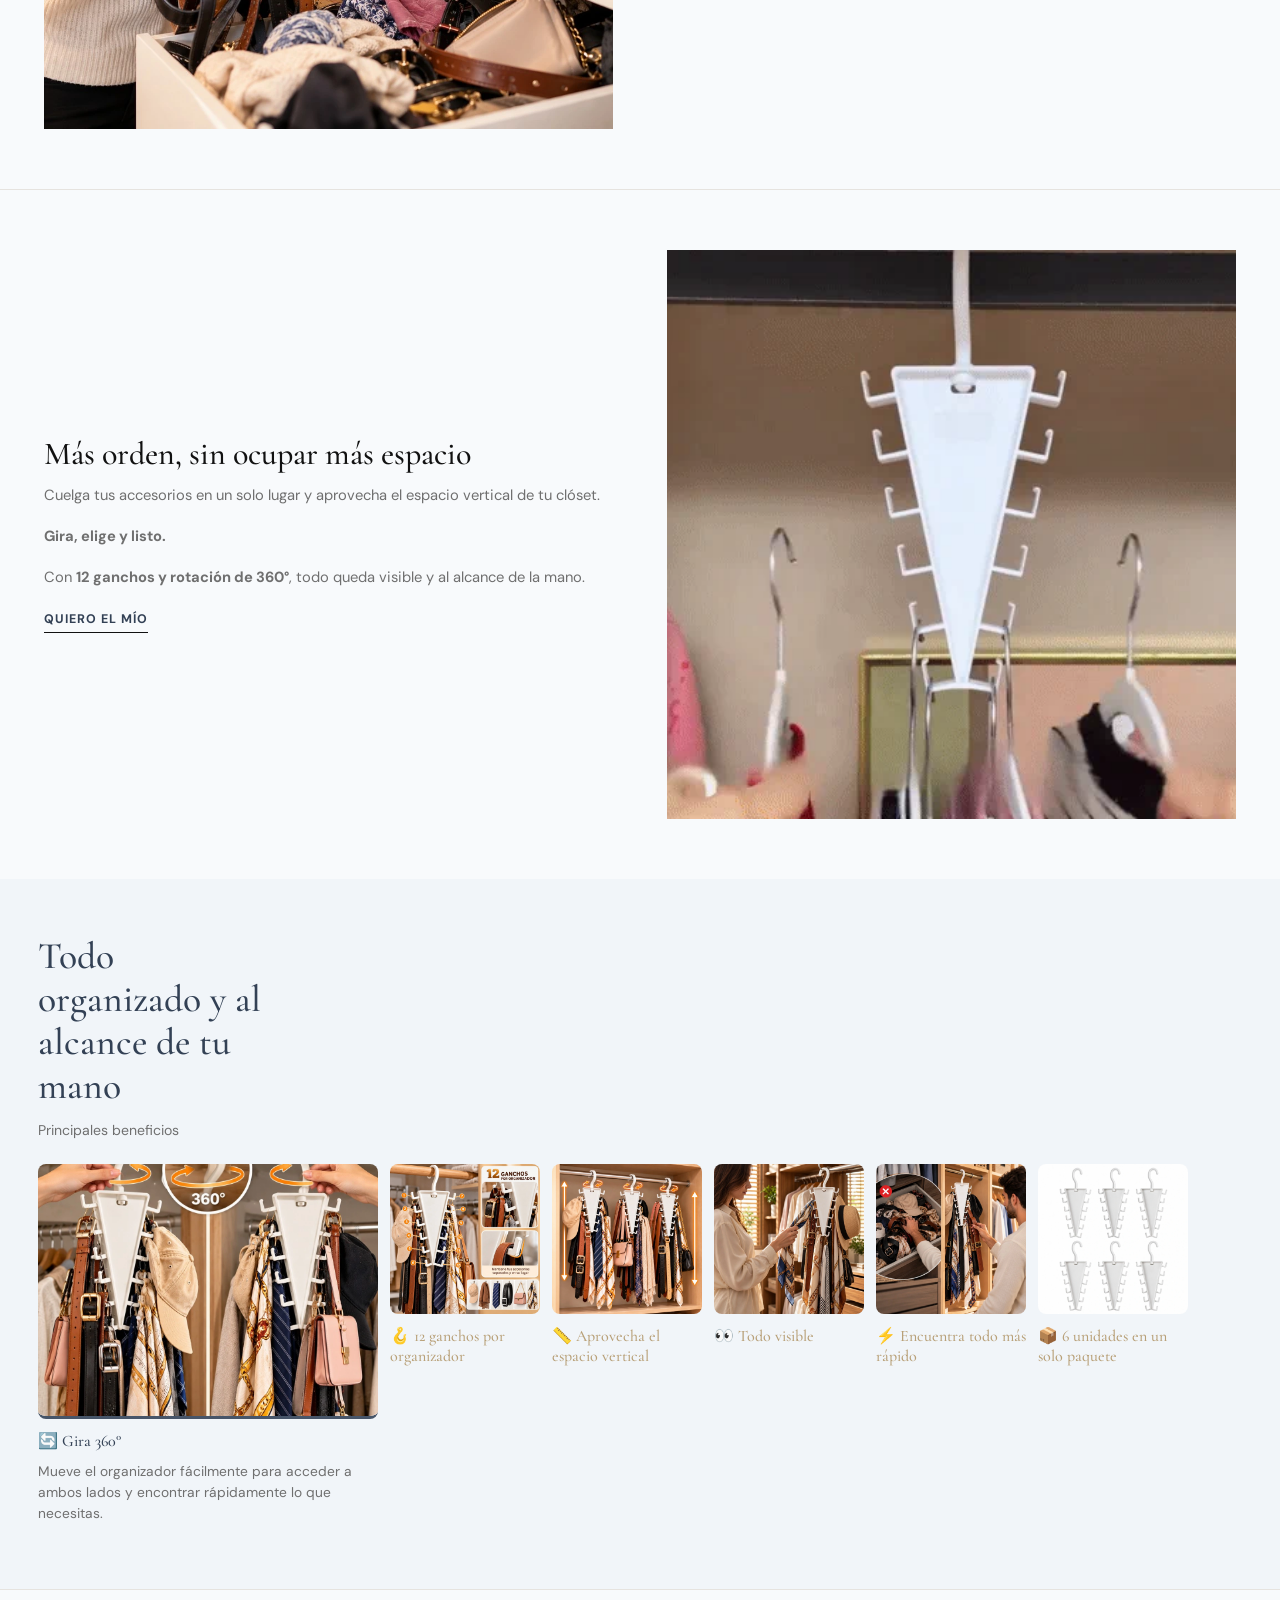
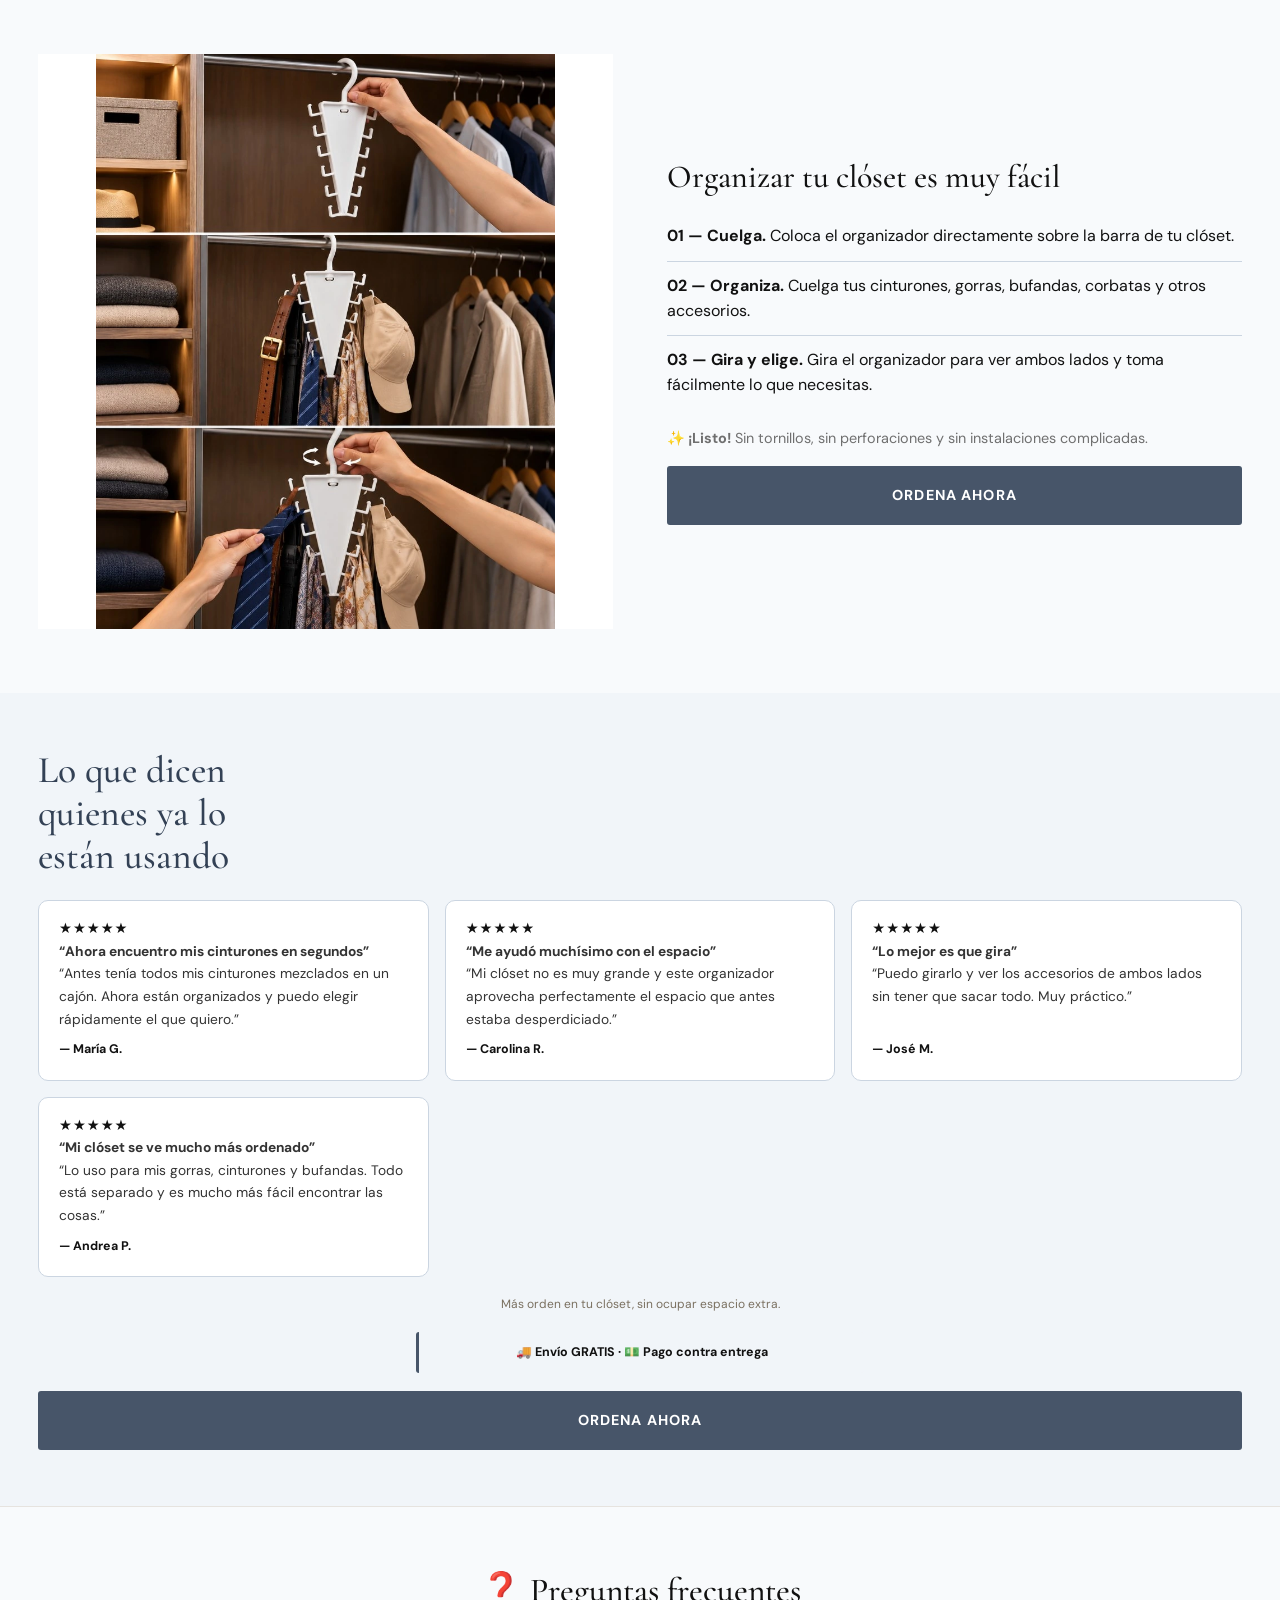
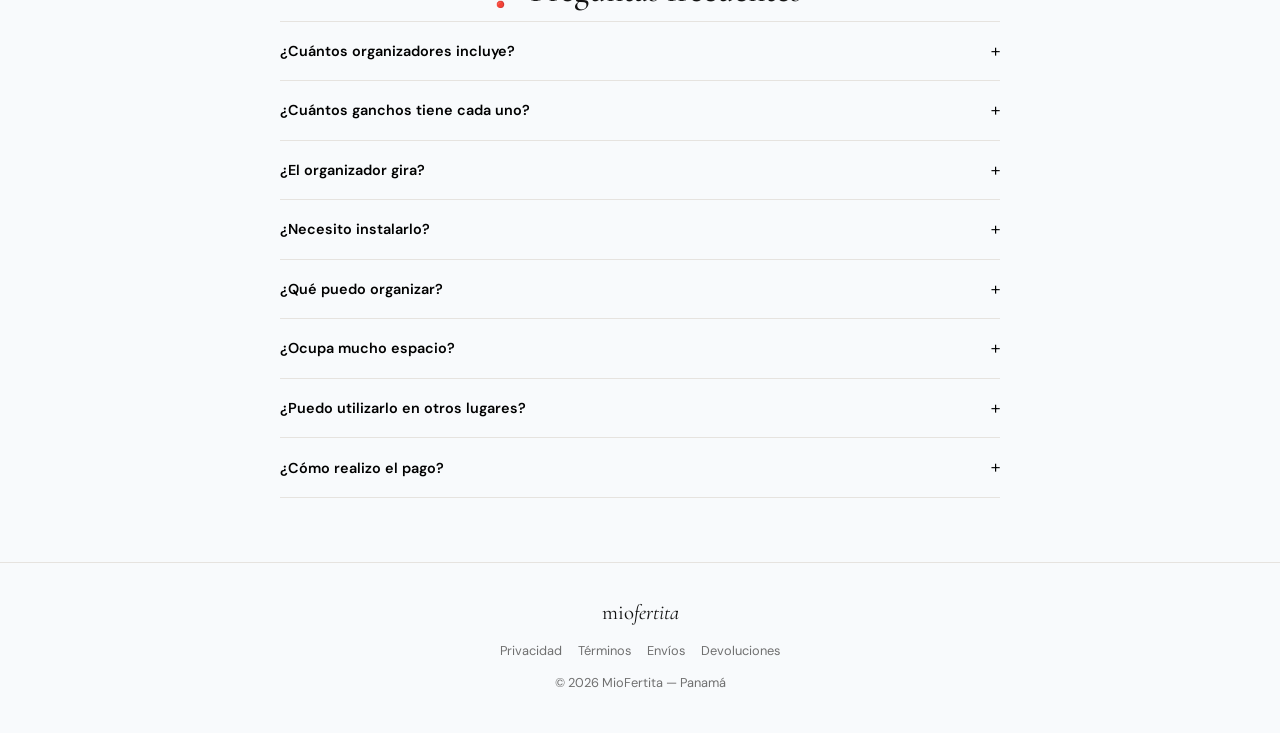
==== commit 8e44f042: "Add Meta pixel 1825937068441998 and fire Lead on Panama thank-you. Enable PageView, ViewContent, and" ====
--- a/closet-organizer-hanger-panama.html
+++ b/closet-organizer-hanger-panama.html
@@ -18,7 +18,7 @@
   <link rel="stylesheet" href="/css/closet-organizer-hanger.css?v=20260926b">
   <script src="/js/clarity.js?v=20260928" defer></script>
 </head>
-<body data-country="PA" data-lang="es" data-brand="miofertita" data-product="closet-hanger" data-snap-pixel="off" data-abandon-checkout="on" data-thankyou="/thank-you-miofertita-panama.html">
+<body data-country="PA" data-lang="es" data-brand="miofertita" data-product="closet-hanger" data-fb-pixel-id="1825937068441998" data-fb-thankyou-event="Lead" data-snap-pixel="off" data-abandon-checkout="on" data-thankyou="/thank-you-miofertita-panama.html">
 
 <div class="announce" aria-hidden="true">
   <div class="announce-track">
@@ -457,7 +457,7 @@
 
 <script src="/js/config.js?v=20261027" defer></script>
 <script src="/js/pa-locations.js?v=1" defer></script>
-<script src="/js/main.js?v=20261027" defer></script>
+<script src="/js/main.js?v=20261028" defer></script>
 <script src="/js/abandoned-checkout.js?v=20261027" defer></script>
 <script>
 document.addEventListener('DOMContentLoaded', function () {
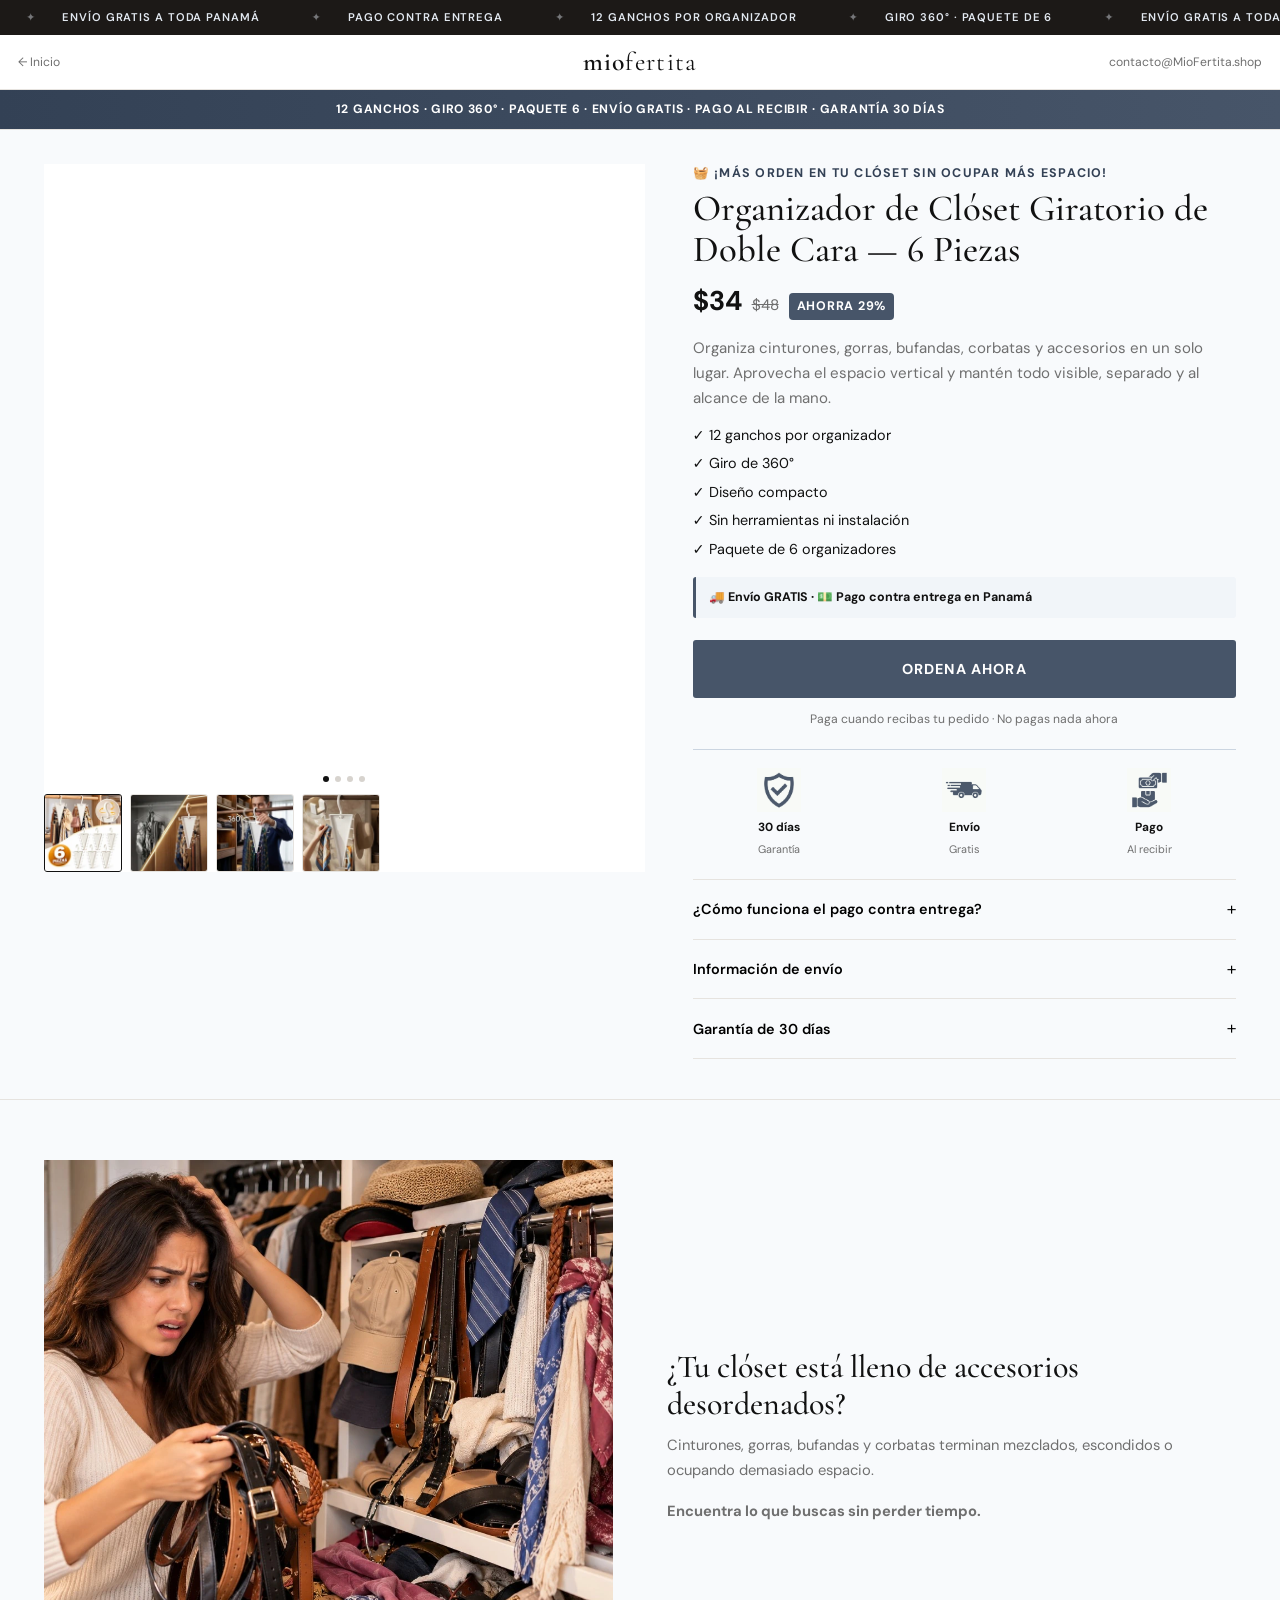
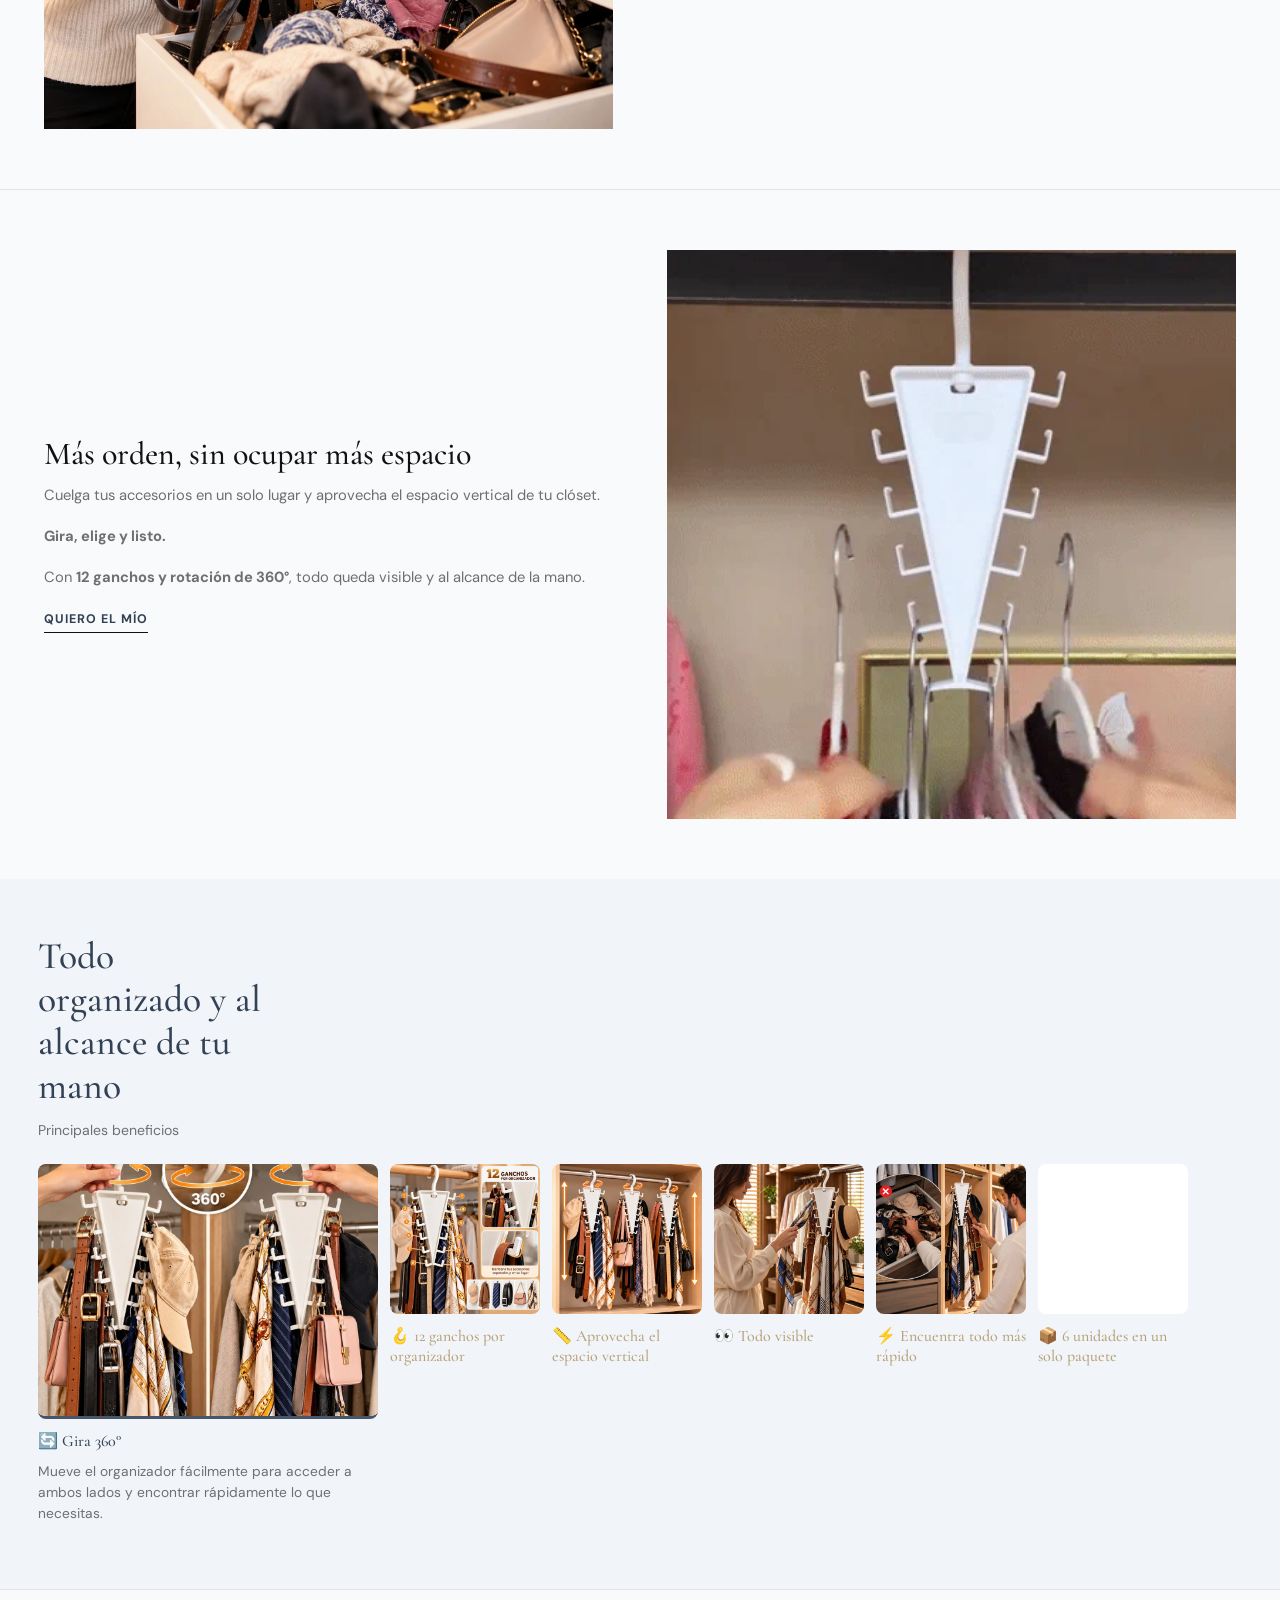
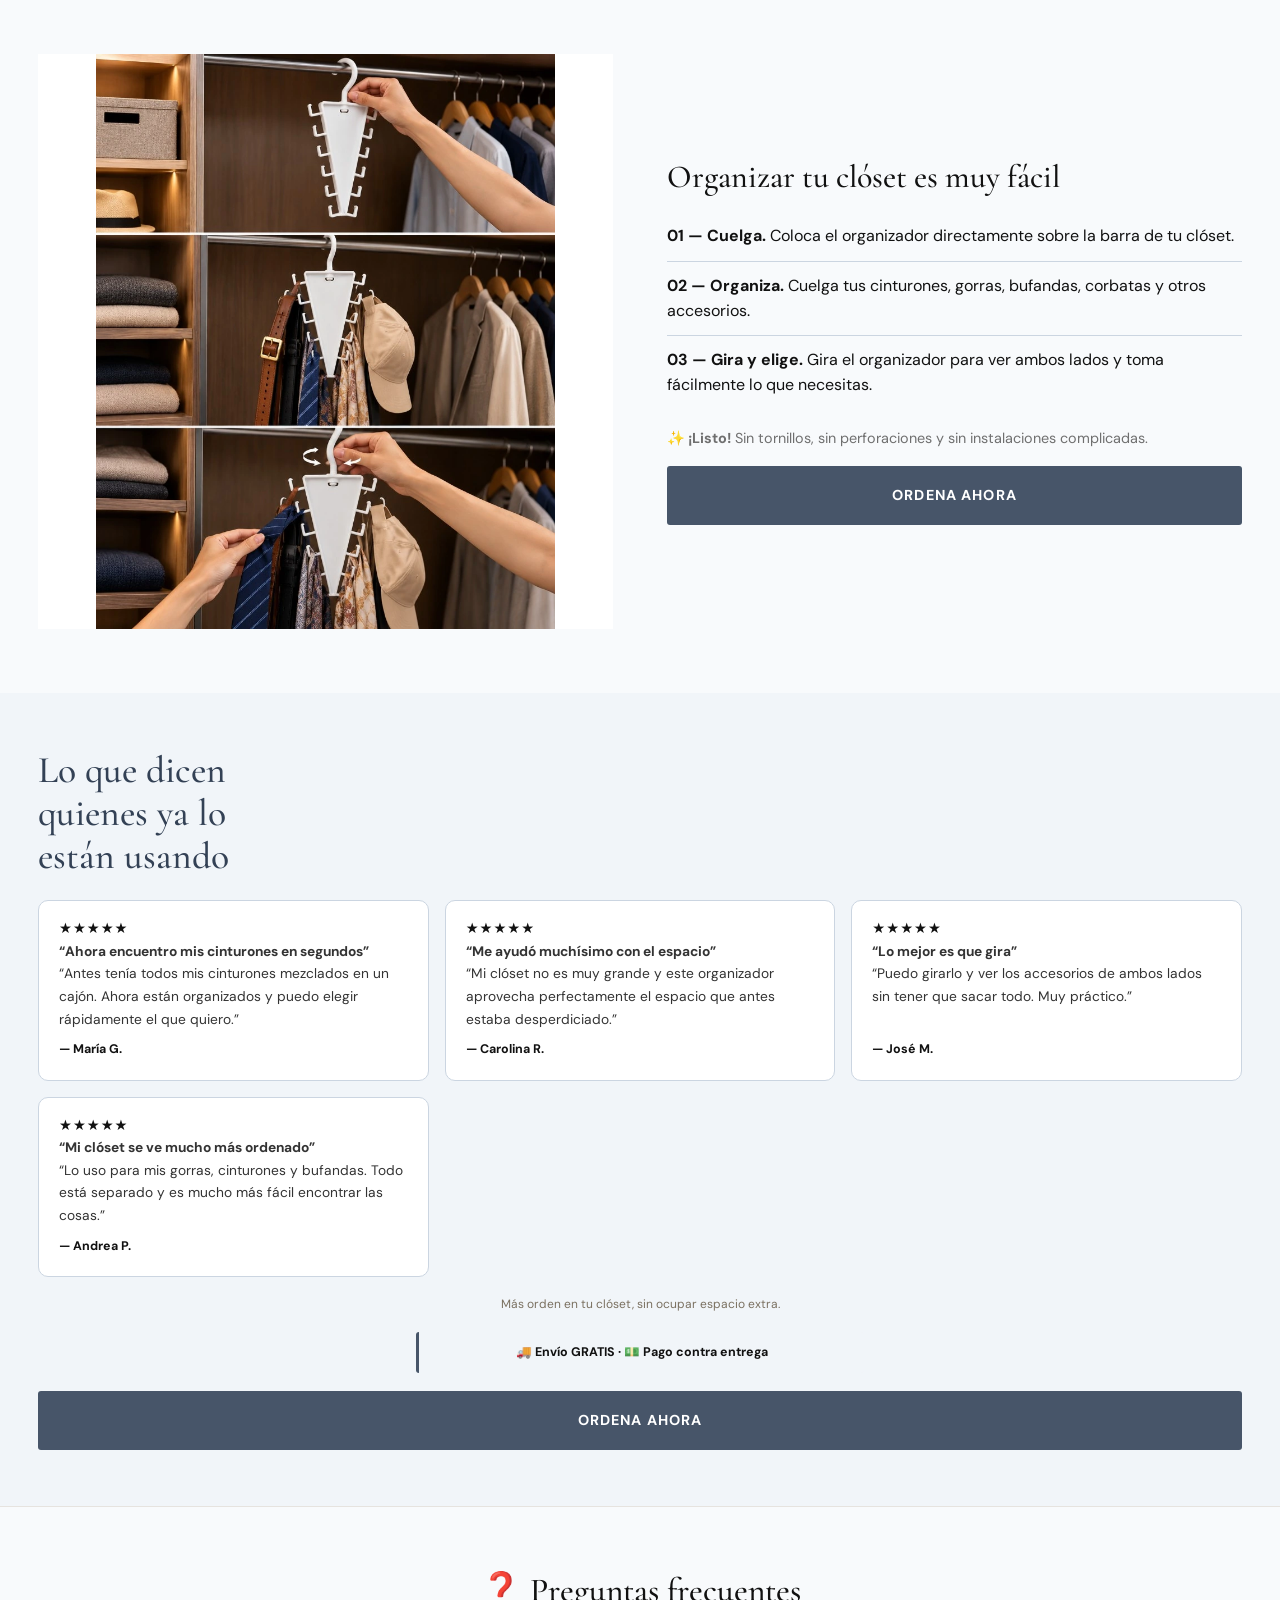
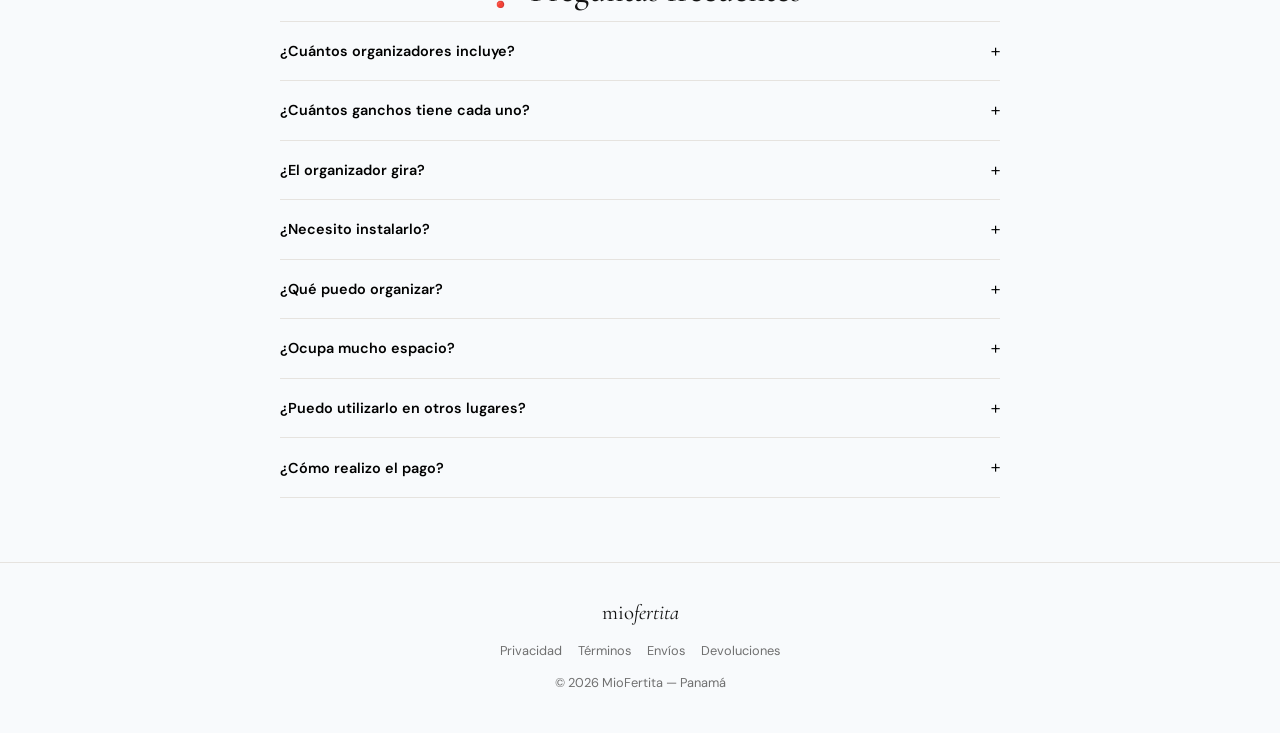
==== commit f50cfb4e: "Remove Meta pixel from MioFertita Panama pages and thank-you." ====
--- a/closet-organizer-hanger-panama.html
+++ b/closet-organizer-hanger-panama.html
@@ -18,7 +18,7 @@
   <link rel="stylesheet" href="/css/closet-organizer-hanger.css?v=20260926b">
   <script src="/js/clarity.js?v=20260928" defer></script>
 </head>
-<body data-country="PA" data-lang="es" data-brand="miofertita" data-product="closet-hanger" data-fb-pixel-id="1825937068441998" data-fb-thankyou-event="Lead" data-snap-pixel="off" data-abandon-checkout="on" data-thankyou="/thank-you-miofertita-panama.html">
+<body data-country="PA" data-lang="es" data-brand="miofertita" data-product="closet-hanger" data-snap-pixel="off" data-abandon-checkout="on" data-thankyou="/thank-you-miofertita-panama.html">
 
 <div class="announce" aria-hidden="true">
   <div class="announce-track">
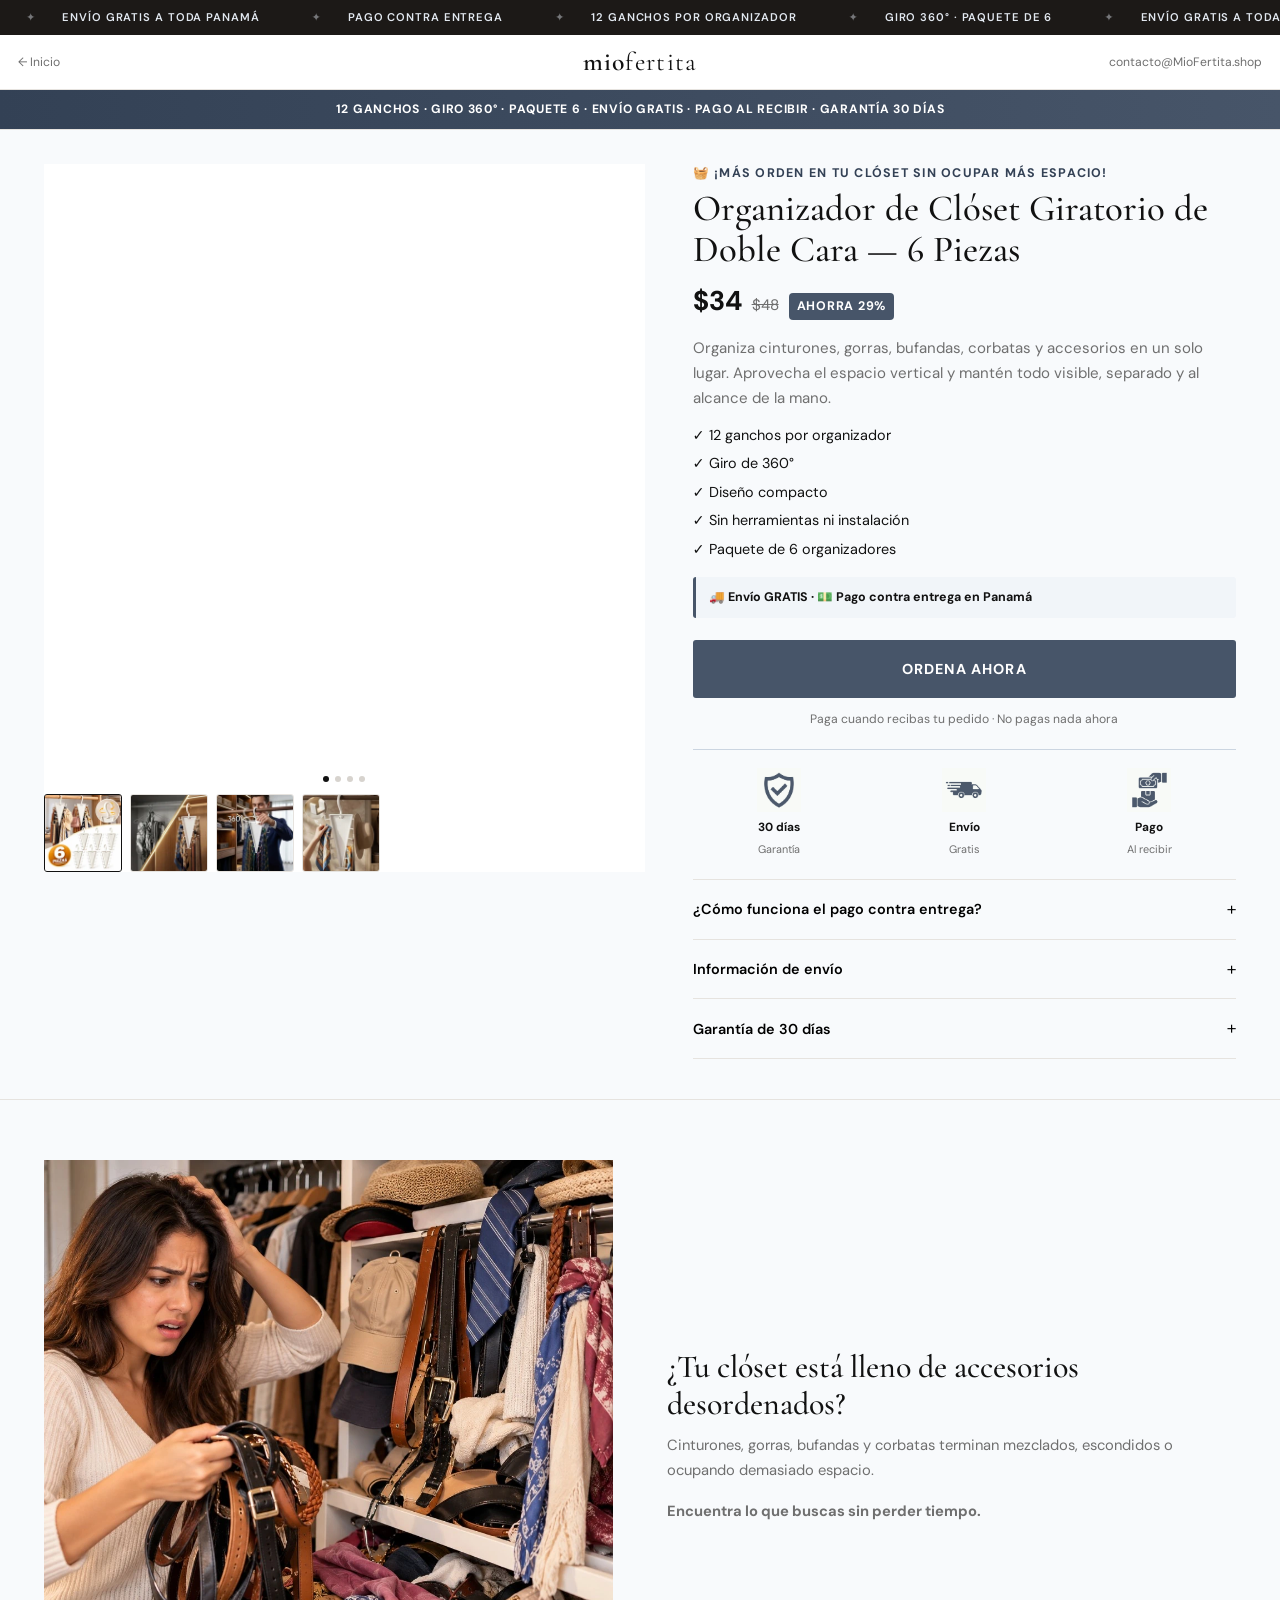
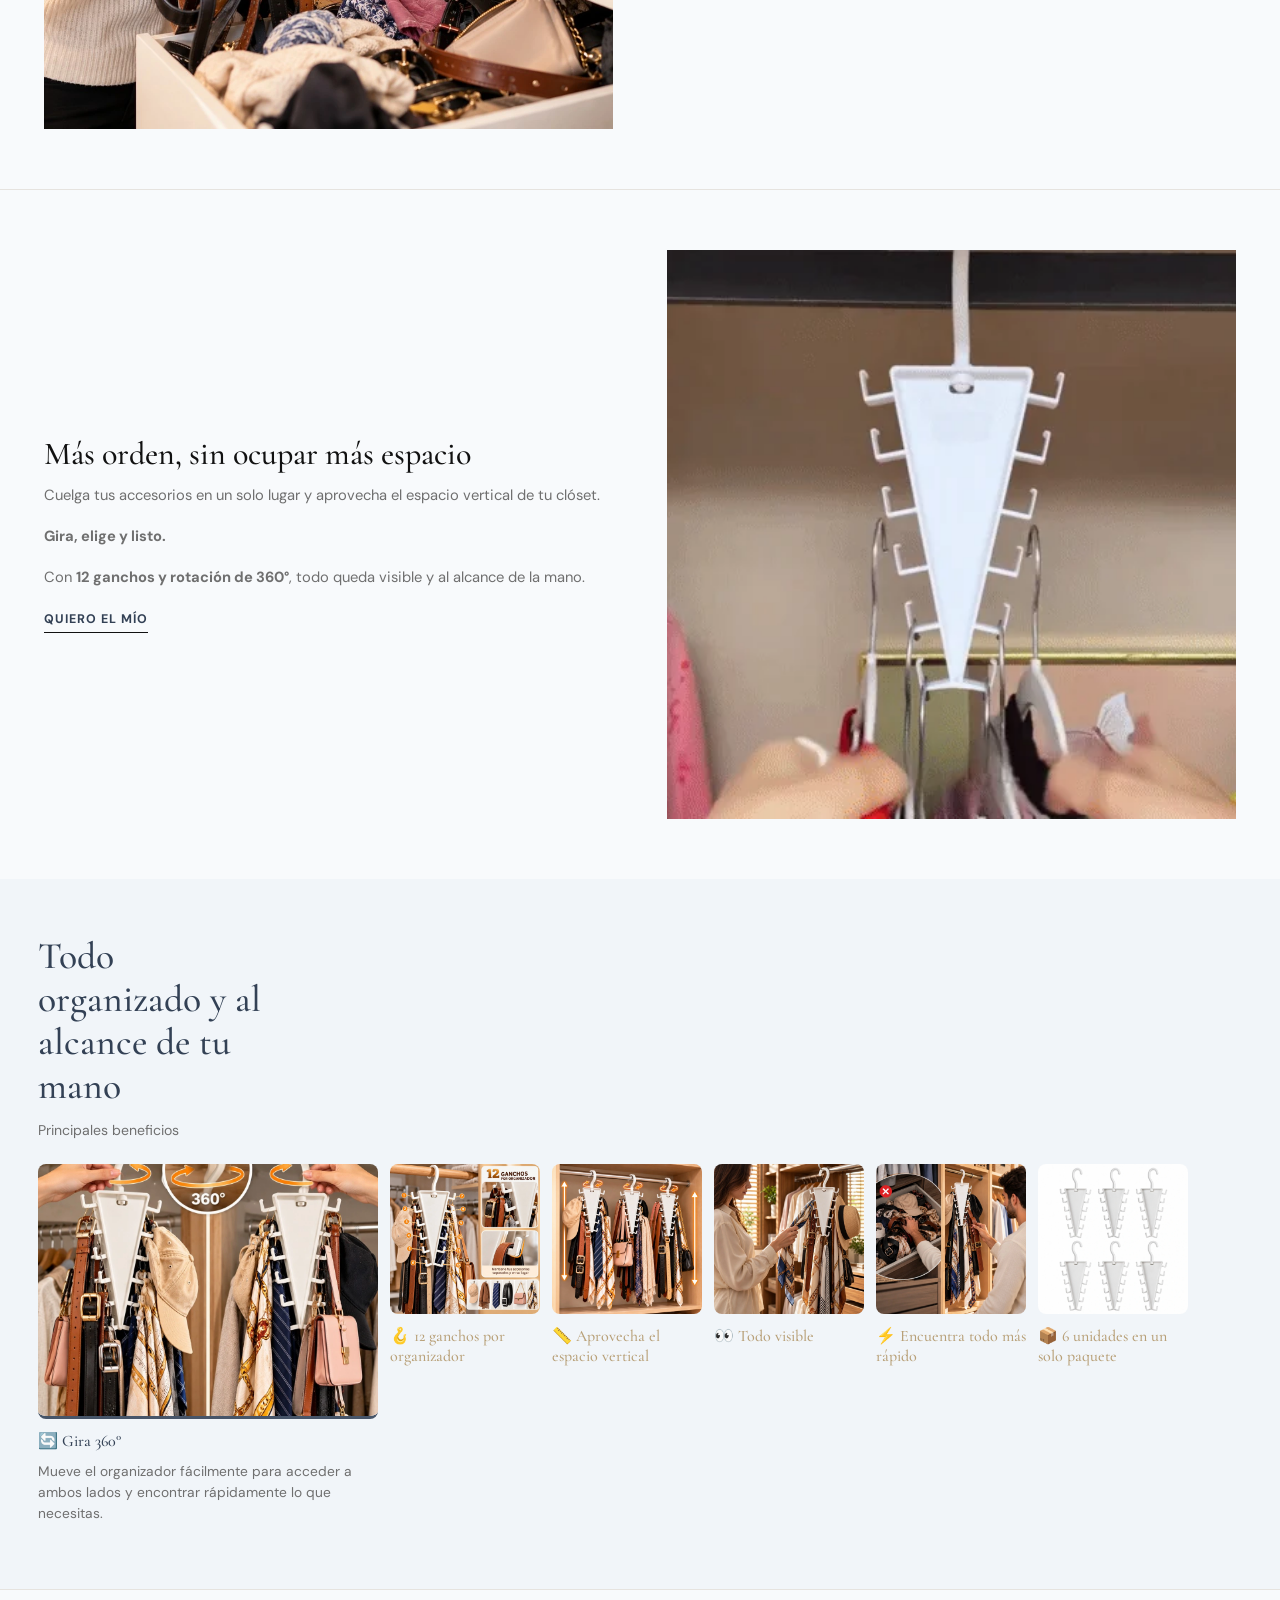
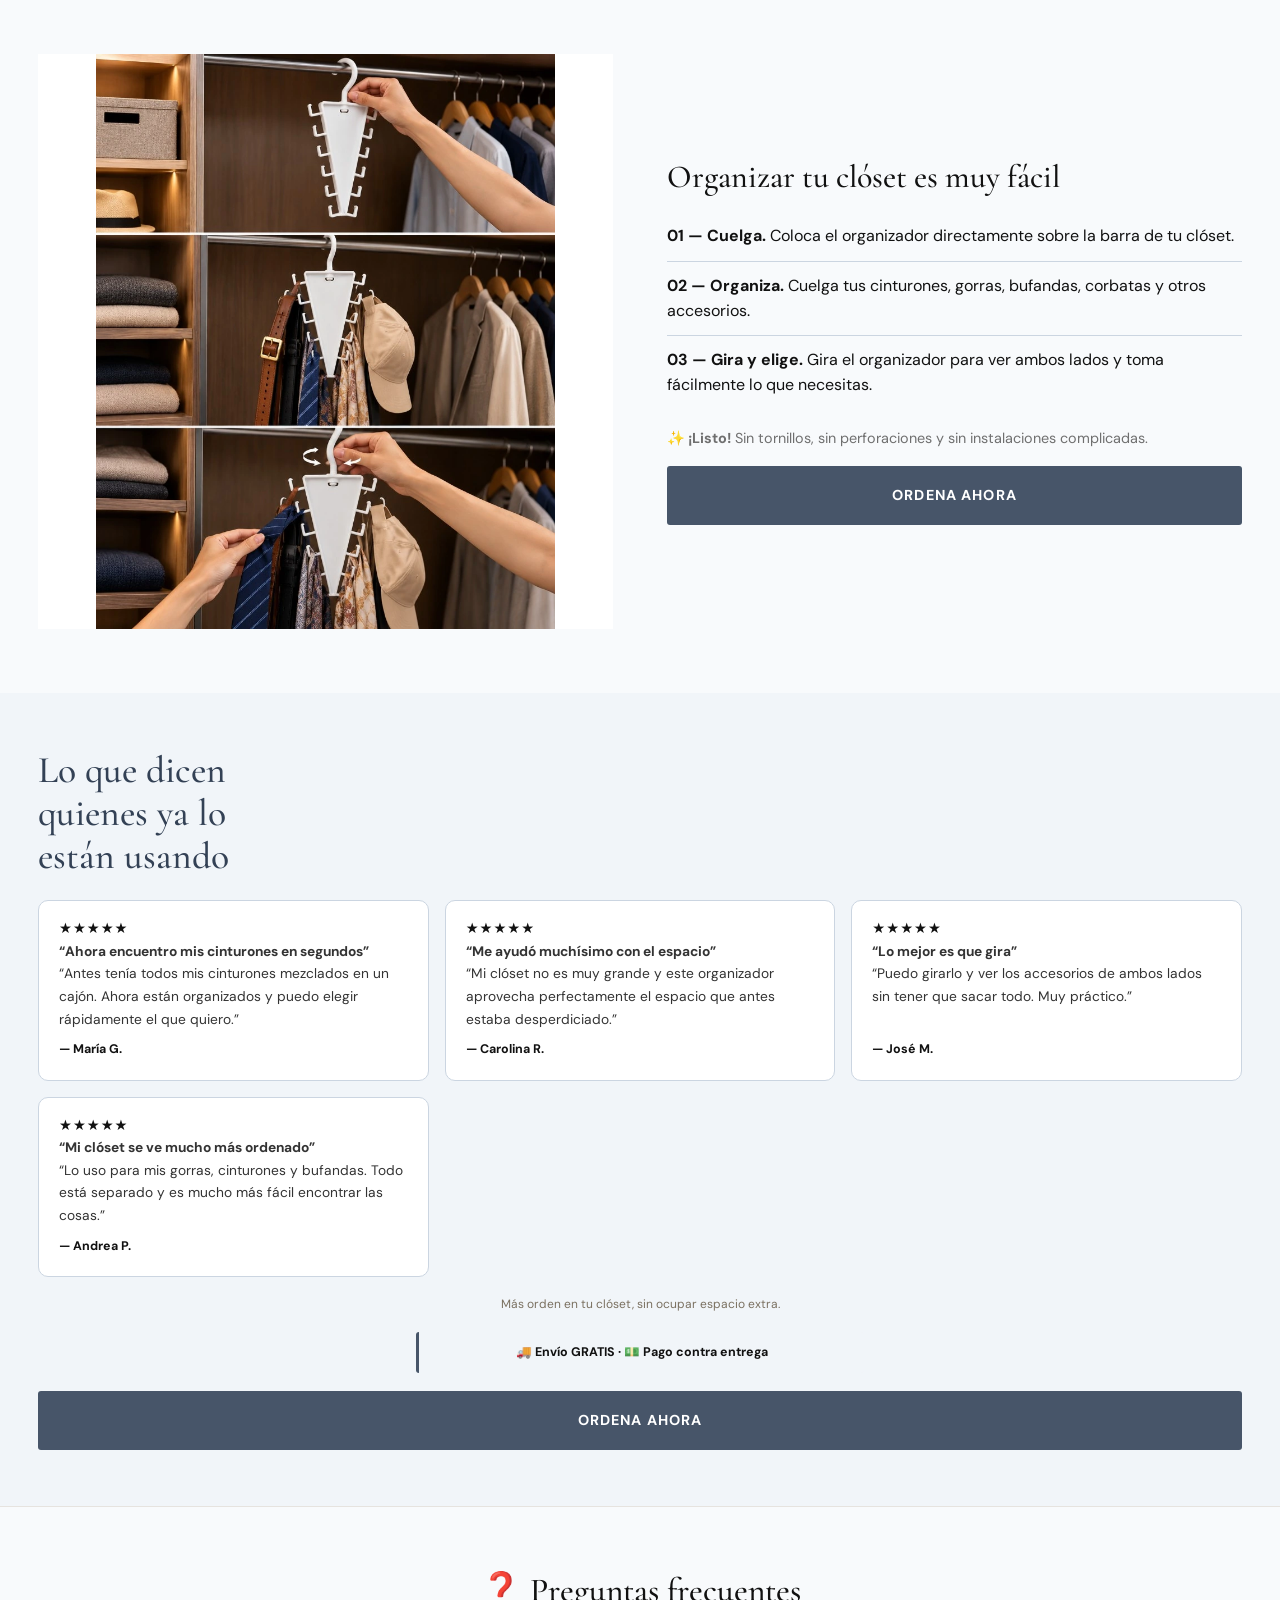
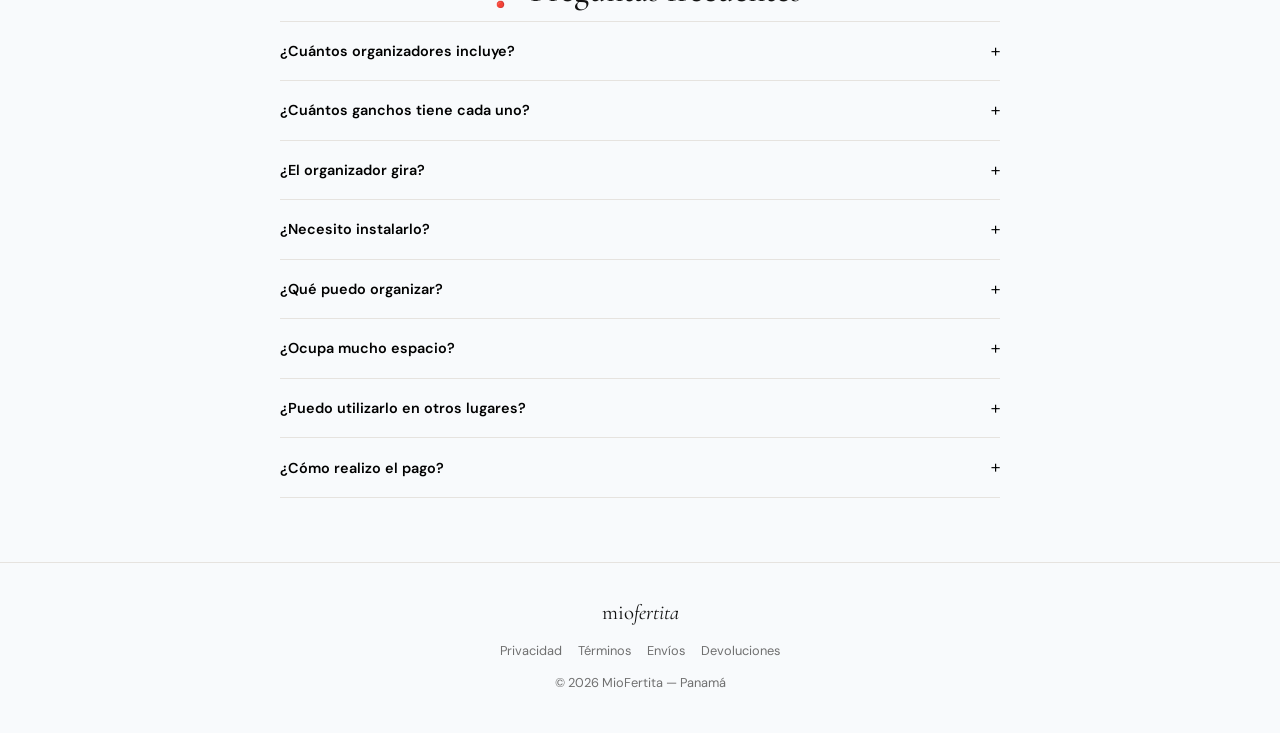
==== commit ed101ef5: "Restore Meta pixel on Panama product pages; keep it off FASTIME only." ====
--- a/closet-organizer-hanger-panama.html
+++ b/closet-organizer-hanger-panama.html
@@ -18,7 +18,7 @@
   <link rel="stylesheet" href="/css/closet-organizer-hanger.css?v=20260926b">
   <script src="/js/clarity.js?v=20260928" defer></script>
 </head>
-<body data-country="PA" data-lang="es" data-brand="miofertita" data-product="closet-hanger" data-snap-pixel="off" data-abandon-checkout="on" data-thankyou="/thank-you-miofertita-panama.html">
+<body data-country="PA" data-lang="es" data-brand="miofertita" data-product="closet-hanger" data-fb-pixel-id="1825937068441998" data-fb-thankyou-event="Lead" data-snap-pixel="off" data-abandon-checkout="on" data-thankyou="/thank-you-miofertita-panama.html">
 
 <div class="announce" aria-hidden="true">
   <div class="announce-track">
